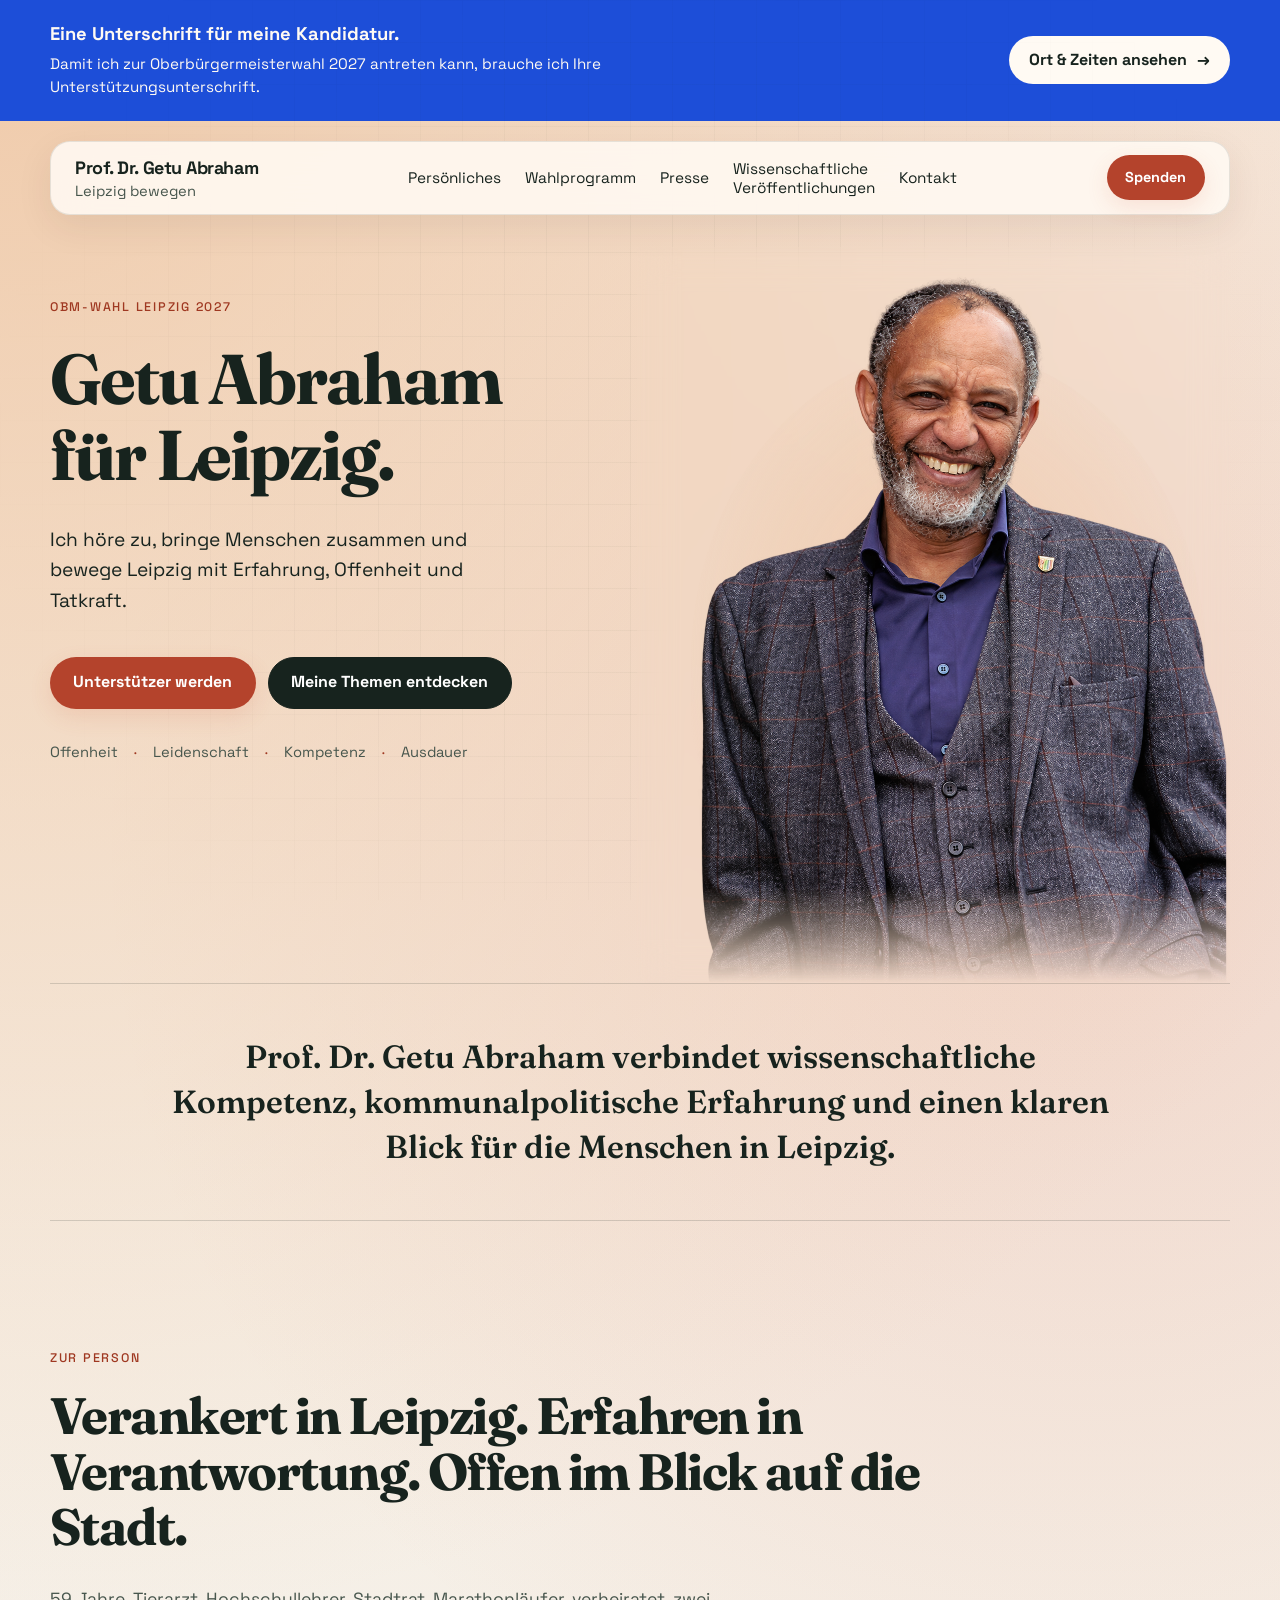
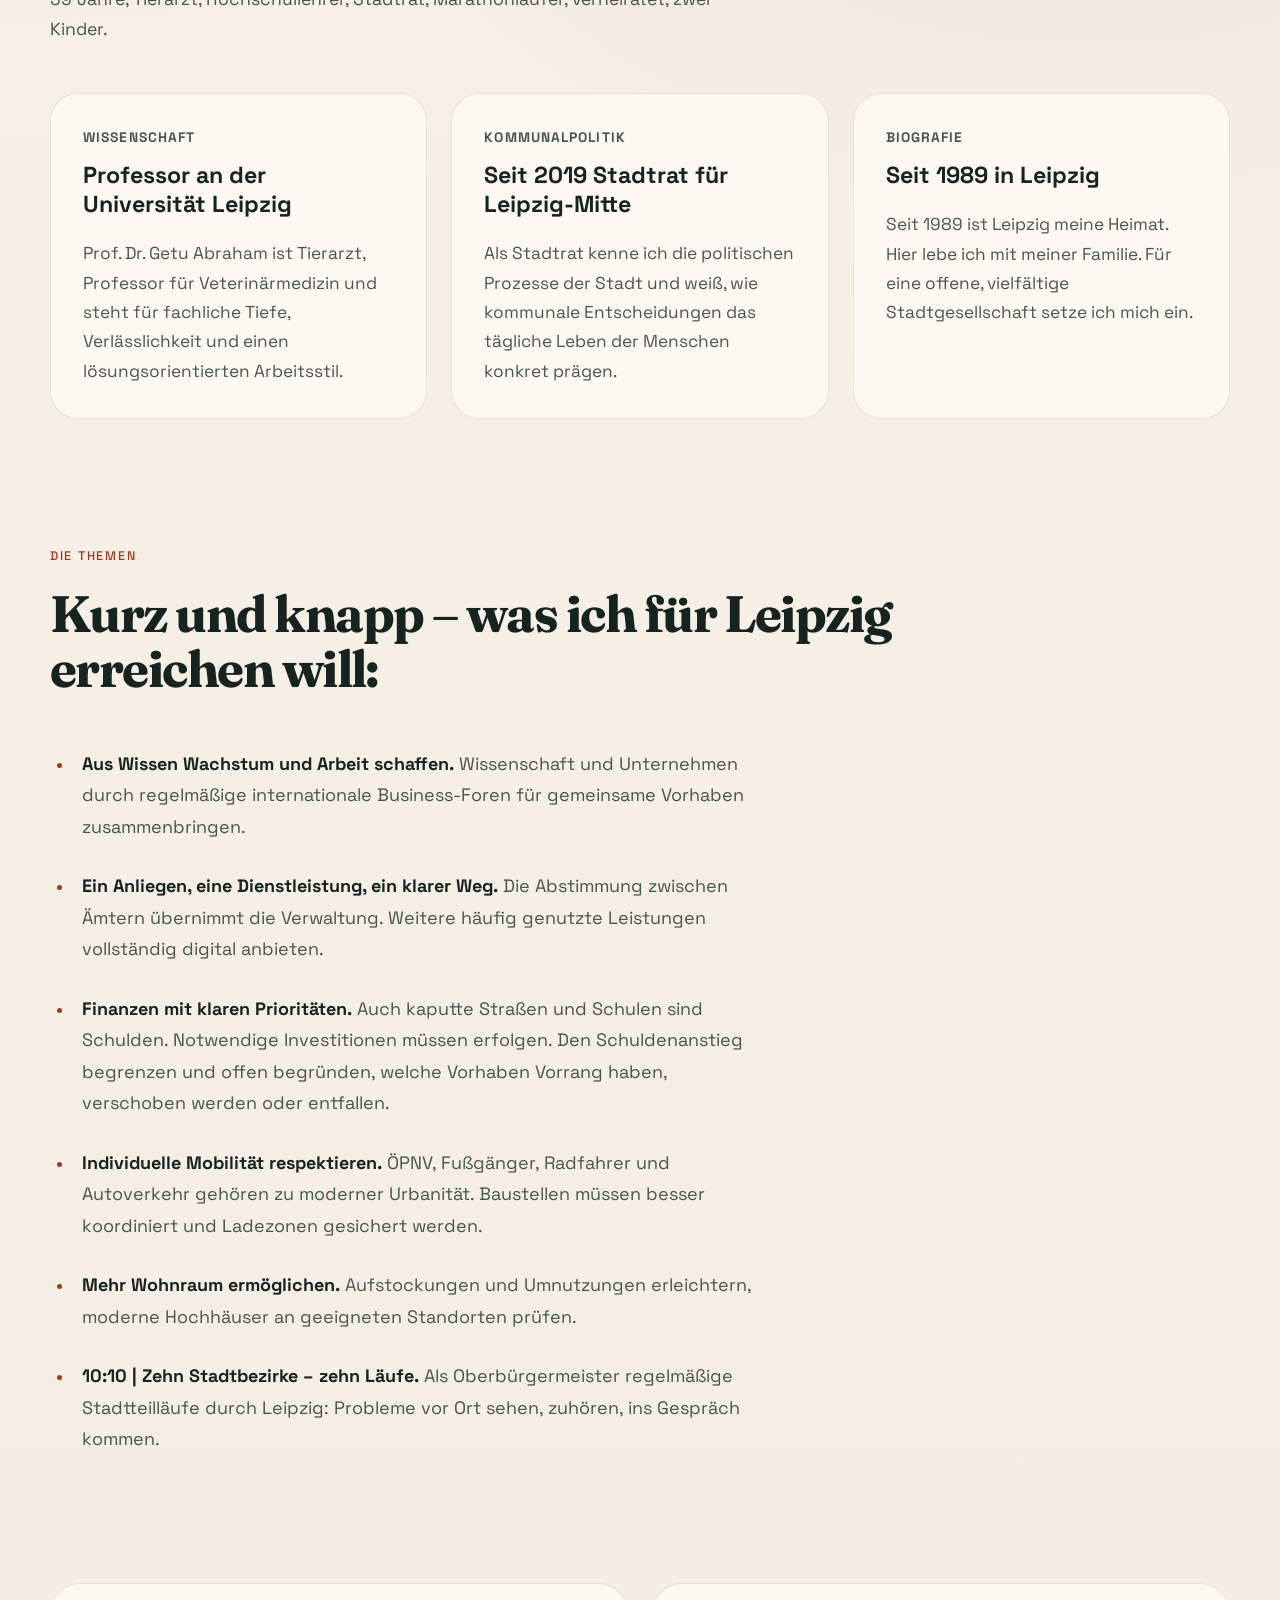
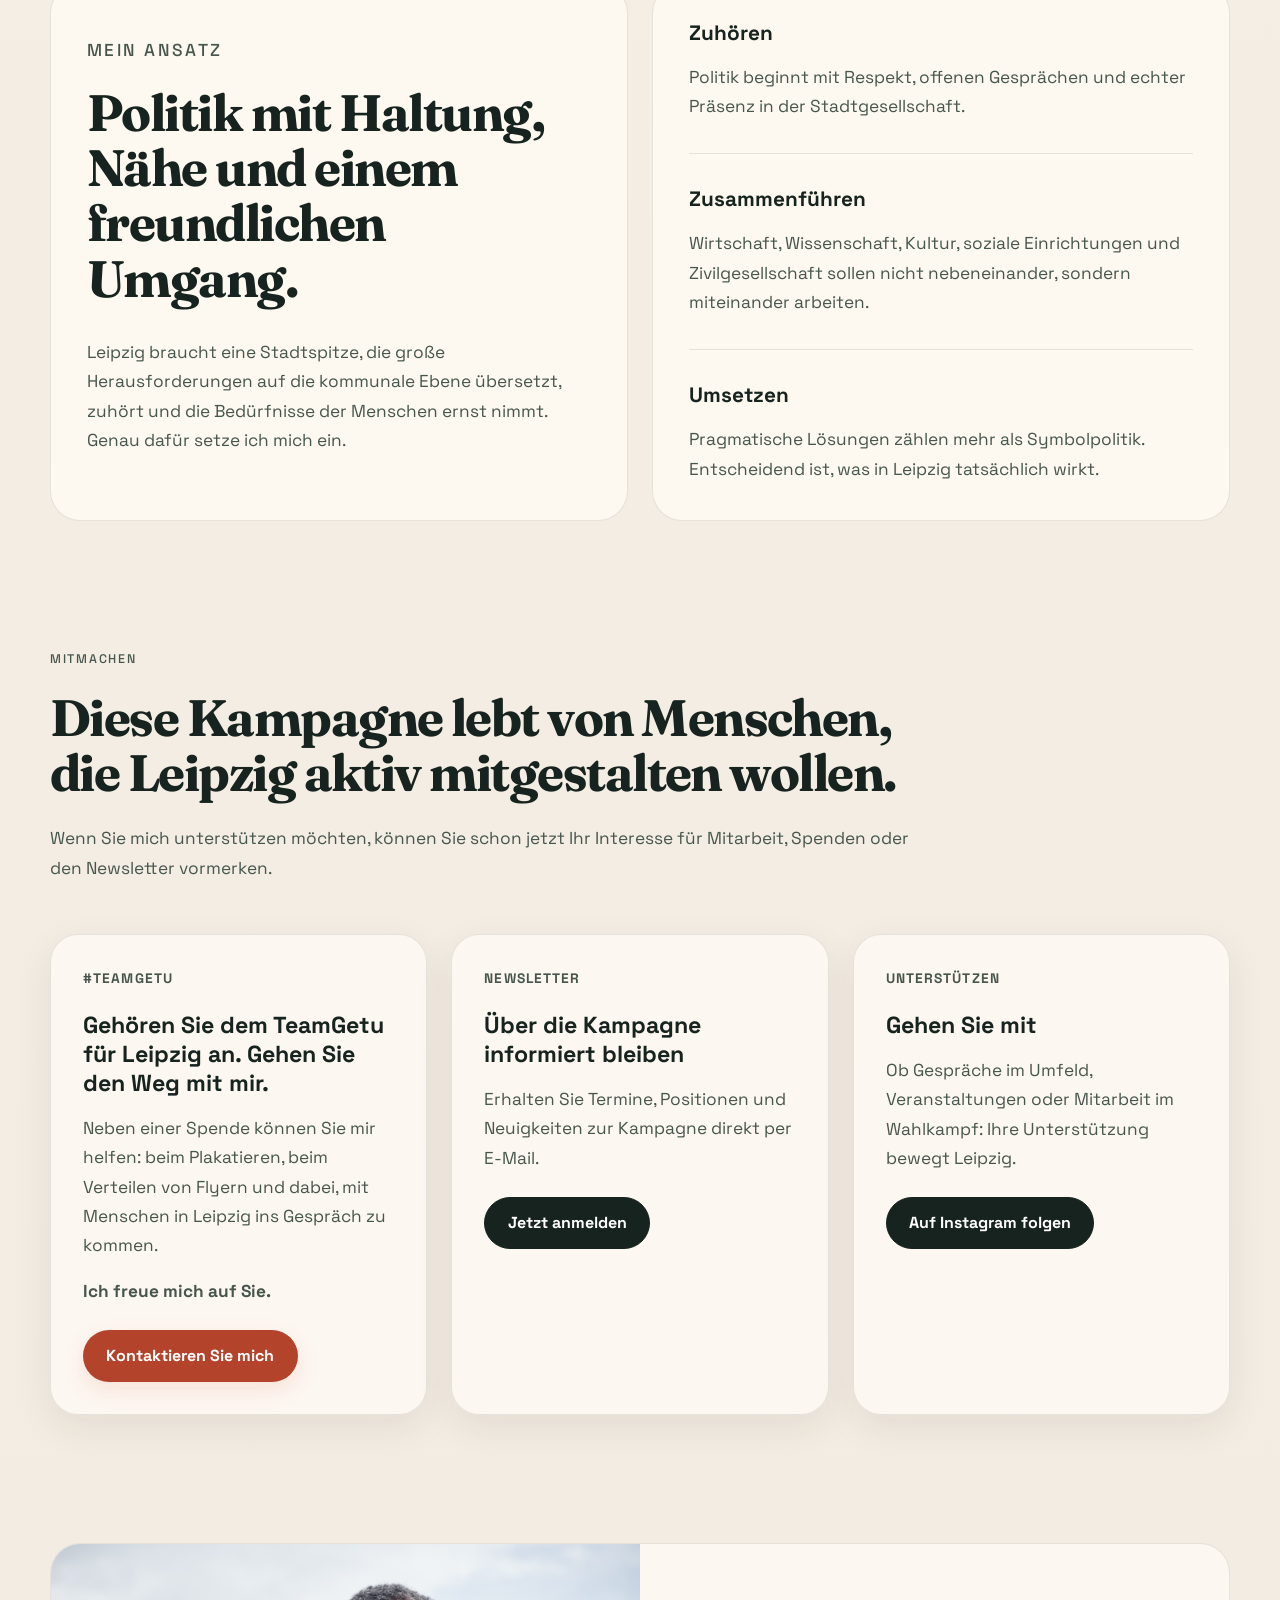
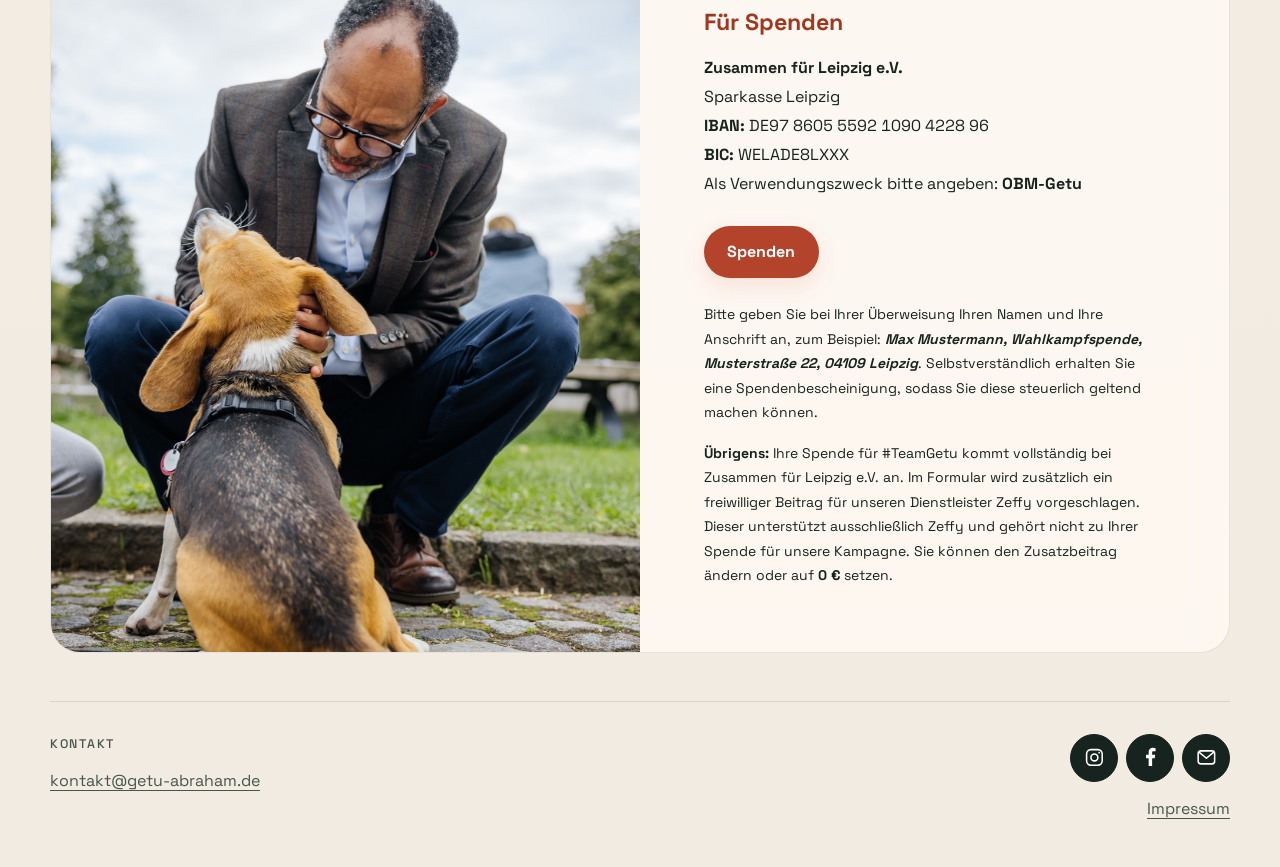
==== index.html @ f090e3f7 "Make signature campaign banner cobalt blue in preview only" ====
<!DOCTYPE html>
<html lang="de">
  <head>
    <meta charset="UTF-8" />
    <meta name="viewport" content="width=device-width, initial-scale=1.0" />
    <title>Prof. Dr. Getu Abraham | Oberbürgermeister für Leipzig</title>
    <meta
      name="description"
      content="Moderne Kampagnen-Startseite von Prof. Dr. Getu Abraham zur Oberbürgermeisterwahl in Leipzig."
    />
    <link rel="preconnect" href="https://fonts.googleapis.com" />
    <link rel="preconnect" href="https://fonts.gstatic.com" crossorigin />
    <link
      href="https://fonts.googleapis.com/css2?family=Space+Grotesk:wght@400;500;700&family=Fraunces:wght@600;700&display=swap"
      rel="stylesheet"
    />
    <link rel="preconnect" href="https://sibforms.com" />
    <link rel="stylesheet" href="https://sibforms.com/forms/end-form/build/sib-styles.css" />
    <link rel="stylesheet" href="./styles.css?v=20261030-01" />
  </head>
  <body class="homepage">
    <aside class="signature-banner" aria-labelledby="signature-banner-title">
        <div class="signature-banner__inner">
        <div class="signature-banner__copy">
          <p class="signature-banner__title" id="signature-banner-title">Eine Unterschrift für meine Kandidatur.</p>
          <p class="signature-banner__text">Damit ich zur Oberbürgermeisterwahl 2027 antreten kann, brauche ich Ihre Unterstützungsunterschrift.</p>
        </div>
        <a class="button signature-banner__action" href="/unterschriften/">Ort &amp; Zeiten ansehen <span aria-hidden="true">→</span></a>
        </div>
      </aside><div class="page-shell">
      <header class="site-header">
        <a class="brand" href="#top" aria-label="Zur Startseite">
          <span class="brand-copy">
            <strong>Prof. Dr. Getu Abraham</strong>
            <span>Leipzig bewegen</span>
          </span>
        </a>
        <button
          type="button"
          class="button button-small"
          zeffy-form-link="https://www.zeffy.com/embed/donation-form/prof-dr-getu-abraham-fuer-leipzig?modal=true"
        >Spenden</button>
        <button class="menu-toggle" type="button" aria-controls="site-navigation" aria-expanded="false" aria-label="Menü öffnen">
          <svg viewBox="0 0 24 24" fill="none" stroke="currentColor" stroke-width="1.8" stroke-linecap="round" aria-hidden="true"><path class="menu-line-top" d="M4 8h16"/><path class="menu-line-bottom" d="M4 16h16"/></svg>
        </button>
        <nav class="site-nav" id="site-navigation" aria-label="Hauptnavigation">
          <a href="/persoenliches/">Persönliches</a>
          <a href="/themen/">Wahlprogramm</a>
          <a href="/presse/">Presse</a>
          <a href="https://scholar.google.com/scholar?hl=de&amp;as_sdt=0%2C5&amp;q=getu+Abraham+&amp;btnG=" target="_blank" rel="noopener noreferrer" aria-label="Wissenschaftliche Veröffentlichungen"><span>Wissenschaftliche<br />Veröffentlichungen</span></a>
          <a href="/#kontakt">Kontakt</a>
        </nav>
      </header>
      

      <main id="top">
        <section class="hero">
          <div class="hero-copy">
            <p class="eyebrow">OBM-Wahl Leipzig 2027</p>
            <h1>Getu Abraham für Leipzig.</h1>
            <p class="hero-statement">
              Ich höre zu, bringe Menschen zusammen und bewege Leipzig
              mit Erfahrung, Offenheit und Tatkraft.
            </p>
            <div class="hero-actions">
              <a class="button" href="#mitmachen">Unterstützer werden</a>
              <a class="button button-secondary" href="#themen">Meine Themen entdecken</a>
            </div>
            <ul class="hero-points" aria-label="Kernbotschaften">
              <li>Offenheit</li>
              <li>Leidenschaft</li>
              <li>Kompetenz</li>
              <li>Ausdauer</li>
            </ul>
          </div>

          <figure class="hero-visual">
            <img
              src="./bilder/getu-gundlach-freigestellt.png"
              width="1072"
              height="1467"
              fetchpriority="high"
              alt="Prof. Dr. Getu Abraham, freigestelltes Porträt"
            />
          </figure>
        </section>

        <section class="trust-band" aria-label="Schwerpunkte">
          <p>
            Prof. Dr. Getu Abraham verbindet wissenschaftliche Kompetenz,
            kommunalpolitische Erfahrung und einen klaren Blick für die Menschen in Leipzig.
          </p>
        </section>

        <section class="profile" id="profil">
          <div class="section-heading">
            <p class="eyebrow">Zur Person</p>
            <h2>Verankert in Leipzig. Erfahren in Verantwortung. Offen im Blick auf die Stadt.</h2>
          </div>

          <p class="profile-intro">
            59 Jahre, Tierarzt, Hochschullehrer, Stadtrat, Marathonläufer,
            verheiratet, zwei Kinder.
          </p>

          <div class="profile-grid">
            <article class="profile-card">
              <p class="profile-label">Wissenschaft</p>
              <h3>Professor an der Universität Leipzig</h3>
              <p>
                Prof. Dr. Getu Abraham ist Tierarzt, Professor für Veterinärmedizin und steht
                für fachliche Tiefe, Verlässlichkeit und einen lösungsorientierten Arbeitsstil.
              </p>
            </article>
            <article class="profile-card">
              <p class="profile-label">Kommunalpolitik</p>
              <h3>Seit 2019 Stadtrat für Leipzig-Mitte</h3>
              <p>
                Als Stadtrat kenne ich die politischen Prozesse der Stadt und weiß, wie kommunale
                Entscheidungen das tägliche Leben der Menschen konkret prägen.
              </p>
            </article>
            <article class="profile-card">
              <p class="profile-label">Biografie</p>
              <h3>Seit 1989 in Leipzig</h3>
              <p>
                Seit 1989 ist Leipzig meine Heimat. Hier lebe ich mit meiner Familie.
                Für eine offene, vielfältige Stadtgesellschaft setze ich mich ein.
              </p>
            </article>
          </div>
        </section>

        <section class="issues" id="themen">
          <div class="section-heading">
            <p class="eyebrow">Die Themen</p>
            <h2>Kurz und knapp – was ich für Leipzig erreichen will:</h2>
          </div>

          <ul class="issue-list">
            <li class="issue-item">
              <p><strong>Aus Wissen Wachstum und Arbeit schaffen.</strong> Wissenschaft und Unternehmen durch regelmäßige internationale Business-Foren für gemeinsame Vorhaben zusammenbringen.</p>
            </li>
            <li class="issue-item">
              <p><strong>Ein Anliegen, eine Dienstleistung, ein klarer Weg.</strong> Die Abstimmung zwischen Ämtern übernimmt die Verwaltung. Weitere häufig genutzte Leistungen vollständig digital anbieten.</p>
            </li>
            <li class="issue-item">
              <p><strong>Finanzen mit klaren Prioritäten.</strong> Auch kaputte Straßen und Schulen sind Schulden. Notwendige Investitionen müssen erfolgen. Den Schuldenanstieg begrenzen und offen begründen, welche Vorhaben Vorrang haben, verschoben werden oder entfallen.</p>
            </li>
            <li class="issue-item">
              <p><strong>Individuelle Mobilität respektieren.</strong> ÖPNV, Fußgänger, Radfahrer und Autoverkehr gehören zu moderner Urbanität. Baustellen müssen besser koordiniert und Ladezonen gesichert werden.</p>
            </li>
            <li class="issue-item">
              <p><strong>Mehr Wohnraum ermöglichen.</strong> Aufstockungen und Umnutzungen erleichtern, moderne Hochhäuser an geeigneten Standorten prüfen.</p>
            </li>
            <li class="issue-item">
              <p><strong>10:10 | Zehn Stadtbezirke – zehn Läufe.</strong> Als Oberbürgermeister regelmäßige Stadtteilläufe durch Leipzig: Probleme vor Ort sehen, zuhören, ins Gespräch kommen.</p>
            </li>
          </ul>
        </section>

        <section class="agenda">
          <div class="agenda-panel">
            <p class="eyebrow">Mein Ansatz</p>
            <h2>Politik mit Haltung, Nähe und einem freundlichen Umgang.</h2>
            <p>
              Leipzig braucht eine Stadtspitze, die große Herausforderungen auf die
              kommunale Ebene übersetzt, zuhört und die Bedürfnisse der Menschen
              ernst nimmt. Genau dafür setze ich mich ein.
            </p>
          </div>
          <div class="agenda-list">
            <div>
              <strong>Zuhören</strong>
              <p>Politik beginnt mit Respekt, offenen Gesprächen und echter Präsenz in der Stadtgesellschaft.</p>
            </div>
            <div>
              <strong>Zusammenführen</strong>
              <p>Wirtschaft, Wissenschaft, Kultur, soziale Einrichtungen und Zivilgesellschaft sollen nicht nebeneinander, sondern miteinander arbeiten.</p>
            </div>
            <div>
              <strong>Umsetzen</strong>
              <p>Pragmatische Lösungen zählen mehr als Symbolpolitik. Entscheidend ist, was in Leipzig tatsächlich wirkt.</p>
            </div>
          </div>
        </section>

        <section class="cta" id="mitmachen">
          <div class="cta-copy">
            <p class="eyebrow">Mitmachen</p>
            <h2>Diese Kampagne lebt von Menschen, die Leipzig aktiv mitgestalten wollen.</h2>
            <p>
              Wenn Sie mich unterstützen möchten, können Sie schon
              jetzt Ihr Interesse für Mitarbeit, Spenden oder den Newsletter vormerken.
            </p>
          </div>
          <div class="support-grid">
            <article class="support-card" id="spenden">
              <p class="support-label">#TeamGetu</p>
              <h3>Gehören Sie dem TeamGetu für Leipzig an. Gehen Sie den Weg mit mir.</h3>
              <p>Neben einer Spende können Sie mir helfen: beim Plakatieren, beim Verteilen von Flyern und dabei, mit Menschen in Leipzig ins Gespräch zu kommen.</p>
              <p><strong>Ich freue mich auf Sie.</strong></p>
              <a class="button" href="mailto:kontakt@getu-abraham.de">Kontaktieren Sie mich</a>
            </article>
            <article class="support-card" id="newsletter">
              <p class="support-label">Newsletter</p>
              <h3>Über die Kampagne informiert bleiben</h3>
              <p>Erhalten Sie Termine, Positionen und Neuigkeiten zur Kampagne direkt per E-Mail.</p>
              <button class="button button-secondary" type="button" data-newsletter-open>Jetzt anmelden</button>
            </article>
            <article class="support-card">
              <p class="support-label">Unterstützen</p>
              <h3>Gehen Sie mit</h3>
              <p>Ob Gespräche im Umfeld, Veranstaltungen oder Mitarbeit im Wahlkampf: Ihre Unterstützung bewegt Leipzig.</p>
              <a class="button button-secondary" href="https://www.instagram.com/getu_abraham_leipzig/" target="_blank" rel="noreferrer">Auf Instagram folgen</a>
            </article>
          </div>
        </section>
      <section class="donation-section" aria-labelledby="donation-title">
        <div class="footer-photo">
          <img
            src="./bilder/getu-mit-hund.jpg"
            alt="Prof. Dr. Getu Abraham begegnet einem Hund"
            width="1000"
            height="1500"
            loading="lazy"
          />
        </div>
        <div class="footer-details">
          <h2 class="donation-title" id="donation-title">Für Spenden</h2>
          <div class="footer-donations">
            <p><strong>Zusammen für Leipzig e.V.</strong></p>
            <p>Sparkasse Leipzig</p>
            <p class="footer-bank-code"><strong>IBAN:</strong> DE97 8605 5592 1090 4228 96</p>
            <p class="footer-bank-code"><strong>BIC:</strong> WELADE8LXXX</p>
            <p class="footer-purpose">Als Verwendungszweck bitte angeben: <strong>OBM-Getu</strong></p>
          </div>
          <button type="button" class="button donation-button" zeffy-form-link="https://www.zeffy.com/embed/donation-form/prof-dr-getu-abraham-fuer-leipzig?modal=true">Spenden</button>
          <p class="donation-receipt">Bitte geben Sie bei Ihrer Überweisung Ihren Namen und Ihre Anschrift an, zum Beispiel: <strong><em>Max Mustermann, Wahlkampfspende, Musterstraße 22, 04109 Leipzig</em></strong>. Selbstverständlich erhalten Sie eine Spendenbescheinigung, sodass Sie diese steuerlich geltend machen können.</p>
          <p class="donation-note"><strong>Übrigens:</strong> Ihre Spende für #TeamGetu kommt vollständig bei Zusammen für Leipzig e.V. an. Im Formular wird zusätzlich ein freiwilliger Beitrag für unseren Dienstleister Zeffy vorgeschlagen. Dieser unterstützt ausschließlich Zeffy und gehört nicht zu Ihrer Spende für unsere Kampagne. Sie können den Zusatzbeitrag ändern oder auf <strong>0 €</strong> setzen.</p>
        </div>
      </section>
      </main>

      <footer class="site-footer" id="kontakt">
        <div class="footer-contact-copy">
          <p class="eyebrow">Kontakt</p>
          <a class="footer-email" href="mailto:kontakt@getu-abraham.de">kontakt@getu-abraham.de</a>
        </div>
        <div class="footer-links">
          <nav class="footer-social" aria-label="Kontakt und soziale Medien">
            <a class="button button-secondary" href="https://www.instagram.com/getu_abraham_leipzig/" target="_blank" rel="noopener noreferrer" aria-label="Instagram" title="Instagram"><svg viewBox="0 0 24 24" fill="none" stroke="currentColor" stroke-width="1.8" aria-hidden="true"><rect x="3" y="3" width="18" height="18" rx="5"/><circle cx="12" cy="12" r="4"/><circle cx="17.5" cy="6.5" r="1" fill="currentColor" stroke="none"/></svg></a>
            <a class="button button-secondary" href="https://www.facebook.com/getu.abraham.9" target="_blank" rel="noopener noreferrer" aria-label="Facebook" title="Facebook"><svg viewBox="0 0 24 24" fill="currentColor" aria-hidden="true"><path d="M14 22v-9h3l.5-4H14V6.5c0-1.1.3-1.5 1.5-1.5H18V1.3A26 26 0 0 0 15 1c-3.2 0-5 1.9-5 5v3H7v4h3v9z"/></svg></a>
            <a class="button button-secondary" href="mailto:kontakt@getu-abraham.de" aria-label="E-Mail" title="E-Mail"><svg viewBox="0 0 24 24" fill="none" stroke="currentColor" stroke-width="1.8" stroke-linecap="round" stroke-linejoin="round" aria-hidden="true"><rect x="2.5" y="4.5" width="19" height="15" rx="3"/><path d="m3.5 6 8.5 7 8.5-7"/></svg></a>
          </nav>
          <a class="footer-legal-link" href="./impressum.html">Impressum</a>
        </div>
      </footer>
    </div>

    <dialog class="newsletter-dialog" id="newsletter-dialog" aria-labelledby="newsletter-dialog-title">
      <div class="newsletter-dialog__surface">
        <button class="newsletter-dialog__close" type="button" data-newsletter-close aria-label="Newsletter-Anmeldung schließen">×</button>

        <div class="newsletter-dialog__intro">
          <p class="eyebrow">Newsletter</p>
          <h2 id="newsletter-dialog-title">Leipzig bewegen.</h2>
          <p>Erhalten Sie Termine, Positionen und Einblicke in meine Kampagne direkt in Ihr Postfach.</p>
        </div>

        <div class="newsletter-form-panel">
          <div class="sib-form newsletter-form">
            <div id="sib-form-container" class="sib-form-container">
              <div id="error-message" class="sib-form-message-panel newsletter-message newsletter-message--error" role="alert" aria-live="assertive">
                <div class="sib-form-message-panel__text">
                  <span class="sib-form-message-panel__inner-text">Ihre Anmeldung konnte nicht gespeichert werden. Bitte versuchen Sie es erneut.</span>
                </div>
              </div>

              <div id="success-message" class="sib-form-message-panel newsletter-message newsletter-message--success" role="status" aria-live="polite">
                <div class="sib-form-message-panel__text">
                  <span class="sib-form-message-panel__inner-text">Ihre Anmeldung war erfolgreich.</span>
                </div>
              </div>

              <div id="sib-container" class="sib-container--large sib-container--vertical newsletter-form-container">
                <form
                  id="sib-form"
                  method="POST"
                  action="https://3f250493.sibforms.com/serve/[base64]"
                  data-type="subscription"
                >
                  <p class="newsletter-form-copy">Tragen Sie Ihre Daten ein und bleiben Sie mit #TeamGetu auf dem Laufenden.</p>

                  <div class="newsletter-fields">
                    <div class="sib-input sib-form-block newsletter-field">
                      <div class="form__entry entry_block">
                        <div class="form__label-row">
                          <label class="entry__label" for="VORNAME" data-required="*">Vorname</label>
                          <div class="entry__field">
                            <input class="input" maxlength="200" type="text" id="VORNAME" name="VORNAME" autocomplete="given-name" placeholder="Ihr Vorname" data-required="true" required />
                          </div>
                        </div>
                        <label class="entry__error entry__error--primary"></label>
                      </div>
                    </div>

                    <div class="sib-input sib-form-block newsletter-field">
                      <div class="form__entry entry_block">
                        <div class="form__label-row">
                          <label class="entry__label" for="NACHNAME" data-required="*">Nachname</label>
                          <div class="entry__field">
                            <input class="input" maxlength="200" type="text" id="NACHNAME" name="NACHNAME" autocomplete="family-name" placeholder="Ihr Nachname" data-required="true" required />
                          </div>
                        </div>
                        <label class="entry__error entry__error--primary"></label>
                      </div>
                    </div>

                    <div class="sib-input sib-form-block newsletter-field">
                      <div class="form__entry entry_block">
                        <div class="form__label-row">
                          <label class="entry__label" for="EMAIL" data-required="*">E-Mail-Adresse</label>
                          <div class="entry__field">
                            <input class="input" type="email" id="EMAIL" name="EMAIL" autocomplete="email" placeholder="name@beispiel.de" data-required="true" required />
                          </div>
                        </div>
                        <label class="entry__error entry__error--primary"></label>
                      </div>
                    </div>
                  </div>

                  <button class="button newsletter-submit sib-form-block__button sib-form-block__button-with-loader" form="sib-form" type="submit">
                    <svg class="progress-indicator__icon sib-hide-loader-icon" viewBox="0 0 512 512" aria-hidden="true">
                      <path d="M460.116 373.846l-20.823-12.022c-5.541-3.199-7.54-10.159-4.663-15.874 30.137-59.886 28.343-131.652-5.386-189.946-33.641-58.394-94.896-95.833-161.827-99.676C261.028 55.961 256 50.751 256 44.352V20.309c0-6.904 5.808-12.337 12.703-11.982 83.556 4.306 160.163 50.864 202.11 123.677 42.063 72.696 44.079 162.316 6.031 236.832-3.14 6.148-10.75 8.461-16.728 5.01z" />
                    </svg>
                    Newsletter abonnieren
                  </button>

                  <p class="newsletter-privacy">Ihre Angaben werden zur Newsletter-Anmeldung sicher an Brevo übermittelt. Sie können sich jederzeit wieder abmelden.</p>
                  <input type="text" name="email_address_check" value="" class="input--hidden" tabindex="-1" autocomplete="off" />
                  <input type="hidden" name="locale" value="de" />
                </form>
              </div>
            </div>
          </div>
        </div>
      </div>
    </dialog>

    <script>
      window.REQUIRED_CODE_ERROR_MESSAGE = "Wählen Sie bitte eine Ländervorwahl aus.";
      window.LOCALE = "de";
      window.EMAIL_INVALID_MESSAGE = window.SMS_INVALID_MESSAGE = "Die eingegebenen Informationen sind nicht gültig. Bitte überprüfen Sie das Feldformat und versuchen Sie es erneut.";
      window.REQUIRED_ERROR_MESSAGE = "Dieses Feld darf nicht leer sein.";
      window.GENERIC_INVALID_MESSAGE = "Die eingegebenen Informationen sind nicht gültig. Bitte überprüfen Sie das Feldformat und versuchen Sie es erneut.";
      window.INVALID_NUMBER = "Die eingegebenen Informationen sind nicht gültig. Bitte überprüfen Sie das Feldformat und versuchen Sie es erneut.";
      window.INVALID_DATE = "Bitte geben Sie ein gültiges Datum ein.";
      window.REQUIRED_MULTISELECT_MESSAGE = "Wählen Sie bitte mindestens eine Option aus.";
      window.translation = {
        common: {
          selectedList: "{quantity} Liste ausgewählt",
          selectedLists: "{quantity} Listen ausgewählt",
          selectedOption: "{quantity} ausgewählt",
          selectedOptions: "{quantity} ausgewählt"
        }
      };
      window.AUTOHIDE = false;
    </script>
    <script defer src="https://sibforms.com/forms/end-form/build/main.js"></script>
    <script src="https://zeffy-scripts.s3.ca-central-1.amazonaws.com/embed-form-script.min.js"></script>
    <script src="./script.js?v=20261012-02"></script>
  </body>
</html>
---- styles.css ----
:root {
  --bg: #f4efe7;
  --surface: rgba(255, 249, 240, 0.88);
  --surface-strong: #fffaf3;
  --ink: #17231e;
  --muted: #47564d;
  --accent: #d85c3d;
  --accent-dark: #9f3821;
  --action: #b4432c;
  --accent-soft: #efc6a3;
  --line: rgba(23, 35, 30, 0.1);
  --shadow: 0 12px 36px rgba(60, 43, 20, 0.08);
  --section-space: clamp(6rem, 10vw, 9rem);
  --heading-space: clamp(2rem, 4vw, 3.5rem);
  --content-gap: 1.5rem;
}

* {
  box-sizing: border-box;
}

html {
  scroll-behavior: smooth;
}

section[id],
.site-footer[id] {
  scroll-margin-top: 8rem;
}

body {
  margin: 0;
  font-family: "Space Grotesk", "Avenir Next", "Segoe UI", sans-serif;
  color: var(--ink);
  overflow-x: hidden;
  background:
    radial-gradient(circle at top left, rgba(239, 198, 163, 0.9), transparent 28%),
    radial-gradient(circle at 85% 15%, rgba(216, 92, 61, 0.18), transparent 20%),
    linear-gradient(180deg, #f7f1e9 0%, #f1ebe1 100%);
}

body::before {
  content: "";
  position: fixed;
  inset: 0;
  pointer-events: none;
  background-image: linear-gradient(rgba(23, 35, 30, 0.03) 1px, transparent 1px),
    linear-gradient(90deg, rgba(23, 35, 30, 0.03) 1px, transparent 1px);
  background-size: 42px 42px;
  mask-image: radial-gradient(circle at center, black 35%, transparent 85%);
}

.page-shell {
  width: min(1180px, calc(100% - 3rem));
  margin: 0 auto;
  padding: 1.25rem 0 3rem;
}

.site-header,
.hero-visual,
.profile-card,
.issue-card,
.agenda-panel,
.agenda-list,
.event-card,
.voice-card,
.support-card,
.donation-section {
  backdrop-filter: blur(18px);
}

.site-header {
  position: sticky;
  top: 1rem;
  z-index: 10;
  display: flex;
  align-items: center;
  justify-content: space-between;
  gap: 1.5rem;
  padding: 0.85rem 1.5rem;
  border: 1px solid var(--line);
  border-radius: 20px;
  background: rgba(255, 250, 243, 0.88);
  box-shadow: var(--shadow);
}

.brand {
  display: inline-flex;
  align-items: center;
  min-height: 2.75rem;
  color: inherit;
  text-decoration: none;
}



.brand-copy {
  display: grid;
  gap: 0.2rem;
}

.brand-copy strong {
  font-size: 1.12rem;
  letter-spacing: -0.025em;
}

.brand-copy span {
  color: var(--muted);
  font-size: 0.92rem;
}

.site-nav {
  display: flex;
  flex-wrap: wrap;
  gap: 1.5rem;
}

.site-nav a {
  display: inline-flex;
  align-items: center;
  justify-content: center;
  min-width: 2.75rem;
  min-height: 2.75rem;
  color: var(--ink);
  text-decoration: none;
  text-underline-offset: 0.4em;
  font-size: 0.96rem;
}

.site-nav a[aria-current="page"],
.site-nav a:hover {
  text-decoration: underline;
}

a:focus-visible,
button:focus-visible,
input:focus-visible {
  outline: 3px solid var(--accent-dark);
  outline-offset: 5px;
}

.donation-label-short {
  display: none;
}

.button {
  appearance: none;
  display: inline-flex;
  align-items: center;
  justify-content: center;
  min-height: 3.25rem;
  padding: 0.85rem 1.4rem;
  border: 1px solid transparent;
  border-radius: 999px;
  background: var(--action);
  color: white;
  text-decoration: none;
  text-align: center;
  font-family: inherit;
  font-size: 1rem;
  font-weight: 700;
  line-height: 1.3;
  cursor: pointer;
  transition: transform 180ms ease, background 180ms ease, box-shadow 180ms ease;
  box-shadow: 0 8px 22px rgba(216, 92, 61, 0.14);
}

.button:hover,
.button:focus-visible {
  transform: translateY(-2px);
  background: var(--accent-dark);
}

.button-small {
  min-height: 2.75rem;
  padding: 0.75rem 1.1rem;
  font-size: 0.9rem;
}

.button-secondary {
  background: var(--ink);
  color: white;
  border-color: var(--ink);
  box-shadow: none;
}

.button-secondary:hover,
.button-secondary:focus-visible {
  background: #2f4238;
  border-color: #2f4238;
  color: white;
}

.hero {
  position: relative;
  display: grid;
  grid-template-columns: minmax(0, 0.95fr) minmax(0, 1.05fr);
  gap: clamp(1.5rem, 4vw, 4rem);
  align-items: start;
  padding: 2rem 0 0;
}

.hero-copy {
  position: relative;
  z-index: 2;
  min-width: 0;
  padding: clamp(1.5rem, 4vw, 3.5rem) 0 2rem;
  animation: hero-copy-in 720ms cubic-bezier(.2,.75,.25,1) both;
}

.eyebrow {
  margin: 0;
  text-transform: uppercase;
  letter-spacing: 0.14em;
  font-size: 0.78rem;
  font-weight: 500;
  line-height: 1.5;
  color: var(--accent-dark);
}

h1,
h2,
h3 {
  margin: 0;
  line-height: 1.08;
  overflow-wrap: break-word;
}

h1,
h2 {
  font-family: "Fraunces", Georgia, serif;
  letter-spacing: -0.03em;
}

h1 {
  max-width: 12ch;
  margin-top: 1.5rem;
  font-size: clamp(3.2rem, 5.5vw, 4.8rem);
}

h2 {
  max-width: 26ch;
  font-size: clamp(2.2rem, 4vw, 3.6rem);
}

.hero-text,
.profile-card p,
.agenda-panel p,
.cta-copy p,
.trust-band p,
.site-footer p,
.issue-card p,
.event-card p,
.voice-card p,
.support-card p,
.agenda-list p {
  color: var(--muted);
  line-height: 1.65;
}

.hero-statement {
  max-width: 36ch;
  margin: 2rem 0 0;
  color: var(--ink);
  font-size: clamp(1.12rem, 1.5vw, 1.25rem);
  line-height: 1.6;
}

.hero-text {
  max-width: 60ch;
  margin: 1.25rem 0 0;
  font-size: 1.06rem;
}

.hero-subtext {
  margin: 1rem 0 0;
  color: var(--ink);
  font-weight: 500;
}

.quote-mark {
  color: var(--accent);
}

.hero-actions {
  display: flex;
  flex-wrap: wrap;
  gap: 0.75rem;
  margin: 2.5rem 0 2rem;
}

.hero-points {
  display: flex;
  flex-wrap: wrap;
  gap: 0.5rem 1rem;
  padding: 0;
  margin: 0;
  list-style: none;
  color: var(--muted);
  font-size: 0.92rem;
  line-height: 1.5;
}

.hero-points li {
  padding: 0;
  background: transparent;
}

.hero-points li:not(:last-child)::after {
  content: "·";
  margin-left: 1rem;
  color: var(--accent-dark);
}

.hero-visual {
  position: relative;
  min-width: 0;
  height: clamp(36rem, calc(100svh - 9rem), 46rem);
  margin: 0;
  isolation: isolate;
}

.hero-visual::before {
  content: "";
  position: absolute;
  z-index: -1;
  inset: 14% 4% 1% 9%;
  border-radius: 50% 50% 0 0;
  background: radial-gradient(ellipse at 50% 48%, rgba(239, 198, 163, 0.6), rgba(239, 198, 163, 0.2) 53%, transparent 73%);
  pointer-events: none;
}

.hero-visual img {
  width: 100%;
  height: 100%;
  display: block;
  object-fit: contain;
  object-position: right bottom;
  mask-image: linear-gradient(to bottom, #000 87%, transparent 100%);
  animation: hero-image-in 900ms cubic-bezier(.2,.75,.25,1) both;
  transition: transform 700ms cubic-bezier(.2,.75,.25,1);
}

.hero-visual:hover img {
  transform: translateY(-6px);
}

@keyframes hero-copy-in {
  from { opacity: 0; transform: translateX(-28px); }
  to { opacity: 1; transform: translateX(0); }
}

@keyframes hero-image-in {
  from { opacity: 0; transform: translateY(30px); }
  to { opacity: 1; transform: translateY(0); }
}

.trust-band {
  margin: 0;
  padding: clamp(2rem, 4vw, 3.5rem) 0;
  border-block: 1px solid rgba(23, 35, 30, 0.16);
}

.trust-band p {
  max-width: 46ch;
  margin: 0 auto;
  font-family: "Fraunces", Georgia, serif;
  font-size: clamp(1.45rem, 2.65vw, 2rem);
  font-weight: 600;
  line-height: 1.4;
  color: var(--ink);
  text-align: center;
}

.section-heading {
  display: grid;
  gap: 1.25rem;
  margin-bottom: var(--heading-space);
}

.issues,
.profile,
.agenda,
.voices,
.events,
.cta {
  margin-top: var(--section-space);
}

.profile-grid,
.event-list,
.voice-grid,
.support-grid {
  display: grid;
  gap: 1.5rem;
}

.profile-grid,
.voice-grid,
.support-grid {
  grid-template-columns: repeat(3, minmax(0, 1fr));
}

.voice-marquee {
  position: relative;
  display: flex;
  gap: 1.6rem;
  overflow: hidden;
  margin: -0.4rem 0 1.6rem;
  padding: 1.1rem 0;
  border-block: 1px solid var(--line);
  mask-image: linear-gradient(90deg, transparent, black 8%, black 92%, transparent);
}

.voice-marquee-track {
  display: flex;
  flex: 0 0 auto;
  align-items: center;
  gap: 1.6rem;
  min-width: max-content;
  animation: voice-marquee 30s linear infinite;
}

.voice-marquee span {
  color: var(--ink);
  font-size: clamp(1rem, 2vw, 1.55rem);
  font-weight: 700;
  letter-spacing: 0.02em;
  text-transform: uppercase;
  white-space: nowrap;
}

.voice-marquee span::after {
  content: "|";
  margin-left: 1.6rem;
  color: var(--accent-dark);
}

@keyframes voice-marquee {
  from {
    transform: translateX(0);
  }

  to {
    transform: translateX(calc(-100% - 1.6rem));
  }
}

.event-list {
  grid-template-columns: repeat(2, minmax(0, 1fr));
  gap: 0 4rem;
}

.profile-card,
.issue-card,
.event-card,
.voice-card,
.support-card {
  padding: 2rem;
  border: 1px solid var(--line);
  border-radius: 28px;
  background: rgba(255, 251, 245, 0.78);
  transition: transform 500ms ease, opacity 500ms ease;
}

.reveal-pending:not(.visible) {
  transform: translateY(16px);
  opacity: 0;
}

.profile-card.visible,
.issue-card.visible,
.event-card.visible,
.voice-card.visible,
.agenda-panel.visible,
.agenda-list.visible,
.support-card.visible {
  transform: translateY(0);
  opacity: 1;
}

.profile-label,
.voice-label,
.support-label {
  margin: 0 0 0.8rem;
  color: var(--accent-dark);
  font-size: 0.86rem;
  font-weight: 700;
  letter-spacing: 0.08em;
  text-transform: uppercase;
}

.profile-card h3,
.voice-card h3,
.support-card h3,
.donation-title {
  margin-bottom: 1.25rem;
  font-size: 1.45rem;
  line-height: 1.25;
}

.voice-card {
  overflow: hidden;
  background: rgba(255, 250, 243, 0.82);
}

.voice-portrait {
  position: relative;
  display: grid;
  place-items: center;
  overflow: hidden;
  min-height: 280px;
  margin: -1.4rem -1.4rem 1.35rem;
  border-bottom: 1px solid var(--line);
  background:
    radial-gradient(circle at 78% 20%, rgba(255, 250, 243, 0.52), transparent 26%),
    linear-gradient(145deg, rgba(216, 92, 61, 0.82), rgba(239, 198, 163, 0.92));
}

.voice-portrait img {
  position: absolute;
  inset: 0;
  width: 100%;
  height: 100%;
  object-fit: cover;
  object-position: center 18%;
}

.voice-portrait .voice-image-dietrich {
  object-position: center 16%;
}

.voice-portrait .voice-image-stefanie {
  object-position: center 10%;
}

.voice-portrait .voice-image-benjamin {
  object-position: 58% 24%;
}

.voice-portrait span {
  display: grid;
  place-items: center;
  width: 6.2rem;
  aspect-ratio: 1;
  border-radius: 50%;
  background: rgba(255, 250, 243, 0.78);
  color: var(--accent-dark);
  font-family: "Fraunces", Georgia, serif;
  font-size: 2rem;
  font-weight: 700;
  box-shadow: 0 16px 40px rgba(60, 43, 20, 0.12);
}

.issue-card span,
.event-date {
  color: var(--accent-dark);
  font-size: 0.86rem;
  font-weight: 700;
  letter-spacing: 0.08em;
  text-transform: uppercase;
}

.issue-card h3 {
  max-width: 30ch;
  margin: 0 0 1.25rem;
  font-size: 1.45rem;
  line-height: 1.25;
}

.event-card h3 {
  margin: 0.8rem 0;
  font-size: 1.45rem;
}

.accent-card {
  background: linear-gradient(160deg, rgba(216, 92, 61, 0.95), rgba(163, 65, 37, 0.92));
  color: white;
}

.accent-card span,
.accent-card p {
  color: rgba(255, 255, 255, 0.88);
}

.agenda {
  display: grid;
  gap: 1.5rem;
  grid-template-columns: minmax(0, 1fr) minmax(0, 1fr);
}

.agenda-panel,
.agenda-list {
  padding: 2.25rem;
  border: 1px solid var(--line);
  border-radius: 30px;
  background: rgba(255, 250, 243, 0.8);
  transition: transform 500ms ease, opacity 500ms ease;
}

.agenda-list {
  display: grid;
  align-content: stretch;
  gap: 2rem;
}

.agenda-list div {
  padding-bottom: 2rem;
  border-bottom: 1px solid var(--line);
}

.agenda-list div:last-child {
  padding-bottom: 0;
  border-bottom: 0;
}

.agenda-list strong {
  display: inline-block;
  font-size: 1.3rem;
  line-height: 1.3;
}

.cta {
  display: grid;
  gap: var(--heading-space);
  grid-template-columns: 1fr;
  align-items: start;
}

.cta-copy {
  max-width: 54rem;
}

.support-grid {
  grid-template-columns: repeat(3, minmax(0, 1fr));
  gap: 1.5rem;
  align-items: stretch;
}

.support-card {
  display: flex;
  flex-direction: column;
  align-items: start;
  padding: 2rem;
  background: rgba(255, 250, 243, 0.84);
  box-shadow: var(--shadow);
}

.support-card .button {
  margin-top: 1.5rem;
}

.donation-section {
  display: grid;
  grid-template-columns: minmax(0, 1fr) minmax(0, 1fr);
  align-items: stretch;
  gap: 0;
  overflow: hidden;
  margin: var(--section-space) 0 1rem;
  padding: 0;
  border: 1px solid var(--line);
  border-radius: 30px;
  background: rgba(255, 250, 243, 0.84);
}

.footer-photo {
  position: relative;
  min-height: 38rem;
}

.footer-photo img {
  position: absolute;
  inset: 0;
  display: block;
  width: 100%;
  height: 100%;
  object-fit: cover;
  object-position: center 22%;
}

.footer-details {
  display: flex;
  flex-direction: column;
  justify-content: center;
  min-width: 0;
  padding: clamp(2rem, 5vw, 4rem);
}

.footer-details .eyebrow {
  margin-bottom: 1.5rem;
}

.footer-donations {
  margin-bottom: 1.5rem;
}

.footer-donations .eyebrow {
  margin-bottom: 0.8rem;
}

.footer-donations p {
  margin-bottom: 0.35rem;
}

.footer-bank-code {
  overflow-wrap: anywhere;
  font-variant-numeric: tabular-nums;
}

.footer-purpose {
  margin-top: 0.9rem;
}


.donation-title {
  color: var(--accent-dark);
  font-family: inherit;
  font-weight: 700;
  letter-spacing: normal;
}

.footer-details .footer-donations p {
  margin-bottom: 0.5rem;
}

.donation-button {
  align-self: flex-start;
}

.footer-details .donation-receipt {
  margin: 1.5rem 0 0;
  max-width: 55ch;
  font-size: 0.875rem;
  line-height: 1.75;
}

.site-footer {
  display: flex;
  align-items: flex-start;
  justify-content: space-between;
  gap: 2rem;
  margin-top: 3rem;
  padding: 2rem 0 0;
  border-top: 1px solid var(--line);
}

.footer-contact-copy {
  min-width: 0;
}

.footer-contact-copy .eyebrow {
  margin-bottom: 1rem;
}

.footer-contact-copy p:not(.eyebrow) {
  margin: 0 0 0.5rem;
  font-size: 0.95rem;
}

.footer-email,
.footer-legal-link {
  color: var(--muted);
  text-underline-offset: 0.25em;
  overflow-wrap: anywhere;
}

.footer-links {
  display: grid;
  gap: 1rem;
  justify-items: end;
}

.footer-social {
  display: flex;
  flex-wrap: wrap;
  gap: 0.5rem;
}

.footer-social .button {
  min-height: 2.75rem;
  padding: 0.7rem 1.1rem;
  font-size: 0.9rem;
}

@media (max-width: 720px) {
  .site-footer {
    flex-direction: column;
    gap: 1.5rem;
    margin-top: 2rem;
  }

  .footer-links {
    width: 100%;
    justify-items: start;
  }

  .footer-social {
    width: 100%;
  }


}

.legal-page {
  margin: 3rem 0 5rem;
}

.legal-card {
  max-width: 60ch;
  padding: 1.8rem 2rem;
  border: 1px solid var(--line);
  border-radius: 24px;
  background: rgba(255, 250, 243, 0.84);
  box-shadow: var(--shadow);
}

.legal-card h2 {
  margin: 1.8rem 0 0.6rem;
  font-size: 1.15rem;
}

.legal-card h2:first-child {
  margin-top: 0;
}

.legal-card p {
  margin: 0 0 1rem;
  color: var(--muted);
  line-height: 1.6;
}

.footer-details p {
  margin: 0 0 1.25rem;
  overflow-wrap: anywhere;
}

.footer-details a {
  color: var(--ink);
  text-underline-offset: 0.2em;
  text-decoration-thickness: 1px;
}

.profile-intro {
  max-width: 60ch;
  margin: calc(var(--heading-space) * -0.4) 0 3rem;
  color: var(--muted);
  font-size: 1.1rem;
  line-height: 1.7;
}

.profile-card > p:not(.profile-label) {
  margin: 0;
  font-size: 1.08rem;
  line-height: 1.7;
}

.issue-list {
  max-width: 72ch;
  margin: 0;
  padding-left: 1.5rem;
  list-style: disc;
}

.issue-item {
  padding-left: 0.5rem;
}

.issue-item + .issue-item {
  margin-top: 1.75rem;
}

.issue-item::marker {
  color: var(--accent-dark);
}

.issue-item p {
  margin: 0;
  color: var(--muted);
  font-size: 1.125rem;
  line-height: 1.75;
}

.issue-item strong {
  color: var(--ink);
  font-weight: 700;
}

.agenda-panel h2 {
  margin: 1.25rem 0 2rem;
}

.agenda-panel p,
.agenda-list p,
.cta-copy > p:not(.eyebrow),
.support-card > p:not(.support-label) {
  margin: 1rem 0 0;
  font-size: 1.08rem;
  line-height: 1.7;
}

.cta-copy h2 {
  margin: 1.25rem 0 1.5rem;
}

.support-card h3 {
  margin: 0.5rem 0 0;
}

@media (max-width: 980px) {
  section[id] {
    scroll-margin-top: 11rem;
  }

  .site-header {
    flex-wrap: wrap;
    gap: 0.6rem 1rem;
  }

  .site-nav {
    order: 3;
    width: 100%;
    justify-content: center;
    gap: clamp(1rem, 5vw, 3rem);
  }

  .hero {
    gap: 1.5rem;
    padding-top: 1.5rem;
  }

  .hero-copy {
    padding-top: 2rem;
  }

  h1 {
    font-size: clamp(2.8rem, 6vw, 4rem);
  }

  .hero-visual {
    height: 36rem;
  }

  .profile-grid,
  .support-grid {
    grid-template-columns: minmax(0, 1fr);
  }

  .footer-details {
    padding: 2rem;
  }
}

@media (max-width: 720px) {
  :root {
    --section-space: 4.5rem;
    --heading-space: 2rem;
  }

  .page-shell {
    width: calc(100% - 2.5rem);
    padding-top: 0.75rem;
  }

  .site-header {
    display: grid;
    grid-template-columns: minmax(0, 1fr) auto;
    top: 0.5rem;
    padding: 0.6rem 0.85rem;
    gap: 0.25rem 0.5rem;
    border-radius: 18px;
  }

  .brand,
  .brand-copy {
    min-width: 0;
  }

  .brand-copy strong {
    font-size: 1rem;
  }

  .brand-copy span {
    font-size: 0.78rem;
  }

  .donation-label-long {
    display: none;
  }

  .donation-label-short {
    display: inline;
  }

  .button-small {
    padding: 0.65rem 0.85rem;
    font-size: 0.85rem;
  }

  .site-nav {
    grid-column: 1 / -1;
    display: flex;
    justify-content: space-between;
    gap: 0.4rem;
  }

  .site-nav a {
    font-size: 0.83rem;
  }

  .hero {
    grid-template-columns: minmax(0, 1fr);
    gap: 0;
    padding-top: 2rem;
  }

  .hero-copy {
    display: contents;
    animation: none;
  }

  .hero .eyebrow {
    order: 0;
  }

  .hero h1 {
    order: 1;
    max-width: 14ch;
    margin: 1rem 0 0;
    font-size: clamp(2.7rem, 11.5vw, 4.2rem);
  }

  .hero-visual {
    order: 2;
    height: clamp(16rem, 32svh, 20rem);
    margin: 1.5rem 0 0;
  }

  .hero-visual img {
    object-position: center bottom;
  }

  .hero-statement {
    order: 3;
    max-width: 36ch;
    margin-top: 1.5rem;
    font-size: 1.05rem;
  }

  .hero-actions {
    order: 4;
    flex-direction: column;
    gap: 0.75rem;
    margin: 1.75rem 0 1.5rem;
  }

  .hero-actions .button {
    width: 100%;
  }

  .hero-points {
    order: 5;
    gap: 0.5rem 0.7rem;
    font-size: 0.85rem;
    padding-bottom: 2.5rem;
  }

  .hero-points li:not(:last-child)::after {
    margin-left: 0.7rem;
  }

  h2 {
    font-size: clamp(2rem, 8.5vw, 2.8rem);
  }

  .trust-band {
    padding-block: 2rem;
  }

  .trust-band p {
    text-align: left;
  }

  .profile-intro {
    margin: -0.5rem 0 2rem;
    font-size: 1rem;
  }

  .profile-grid,
  .agenda,
  .support-grid {
    grid-template-columns: minmax(0, 1fr);
  }

  .profile-card,
  .agenda-panel,
  .agenda-list {
    padding: 1.75rem;
    border-radius: 24px;
  }

  .profile-card h3,
  .support-card h3,
  .donation-title {
    font-size: 1.35rem;
  }

  .profile-card > p:not(.profile-label),
  .issue-item p,
  .agenda-panel p,
  .agenda-list p,
  .cta-copy > p:not(.eyebrow),
  .support-card > p:not(.support-label) {
    font-size: 1rem;
  }

  .agenda {
    gap: 1.25rem;
  }

  .agenda-panel h2 {
    margin-bottom: 1.5rem;
  }

  .support-grid {
    gap: 1.25rem;
  }

  .support-card {
    padding: 1.75rem;
    border-radius: 22px;
  }

  .support-card .button {
    width: 100%;
  }

  .donation-section {
    grid-template-columns: minmax(0, 1fr);
    border-radius: 24px;
  }

  .footer-photo {
    min-height: 0;
    aspect-ratio: 4 / 5;
  }

  .footer-photo img {
    object-position: center 24%;
  }

  .footer-details {
    padding: 2rem 1.5rem;
    font-size: 1rem;
  }

  .footer-bank-code {
    font-size: 0.94rem;
  }

  .legal-card {
    padding: 1.5rem;
  }
}

@media (prefers-reduced-motion: reduce) {
  html {
    scroll-behavior: auto;
  }

  *,
  *::before,
  *::after {
    animation: none !important;
    transition: none !important;
  }

  .voice-marquee {
    overflow-x: auto;
    mask-image: none;
  }
}


/* Newsletter dialog */
.newsletter-dialog {
  width: min(62rem, calc(100% - 1rem));
  max-height: min(90dvh, 56rem);
  padding: 0;
  border: 0;
  border-radius: 32px;
  background: var(--surface-strong);
  color: var(--ink);
  box-shadow: 0 34px 100px rgba(23, 35, 30, 0.28);
  overflow: auto;
}

.newsletter-dialog::backdrop {
  background: rgba(23, 35, 30, 0.56);
  backdrop-filter: blur(10px);
}

.newsletter-dialog[open] {
  animation: newsletter-dialog-in 260ms cubic-bezier(.2, .75, .25, 1) both;
}

@keyframes newsletter-dialog-in {
  from {
    opacity: 0;
    transform: translateY(18px) scale(0.985);
  }

  to {
    opacity: 1;
    transform: translateY(0) scale(1);
  }
}

.newsletter-dialog__surface {
  position: relative;
  display: grid;
  grid-template-columns: minmax(17rem, 0.82fr) minmax(0, 1.18fr);
  min-height: 34rem;
}

.newsletter-dialog__close {
  position: absolute;
  z-index: 2;
  top: 1rem;
  right: 1rem;
  display: grid;
  place-items: center;
  width: 2.75rem;
  height: 2.75rem;
  padding: 0;
  border: 1px solid rgba(23, 35, 30, 0.12);
  border-radius: 50%;
  background: rgba(255, 250, 243, 0.9);
  color: var(--ink);
  font: inherit;
  font-size: 1.7rem;
  line-height: 1;
  cursor: pointer;
  transition: transform 180ms ease, background 180ms ease;
}

.newsletter-dialog__close:hover,
.newsletter-dialog__close:focus-visible {
  transform: scale(1.05);
  background: white;
}

.newsletter-dialog__intro {
  display: flex;
  flex-direction: column;
  justify-content: end;
  padding: clamp(2rem, 5vw, 4rem);
  background:
    radial-gradient(circle at 20% 10%, rgba(255, 255, 255, 0.3), transparent 30%),
    linear-gradient(150deg, var(--accent), var(--accent-dark));
  color: white;
}

.newsletter-dialog__intro .eyebrow,
.newsletter-dialog__intro p {
  color: rgba(255, 255, 255, 0.86);
}

.newsletter-dialog__intro h2 {
  max-width: 9ch;
  margin-bottom: 1.2rem;
  font-size: clamp(2.5rem, 5vw, 4.4rem);
}

.newsletter-dialog__intro p {
  max-width: 31ch;
  margin: 0;
  line-height: 1.65;
}

.newsletter-form-panel {
  display: grid;
  align-content: center;
  padding: clamp(3.5rem, 6vw, 5rem) clamp(1.35rem, 5vw, 4rem) clamp(2rem, 5vw, 4rem);
}

.newsletter-form.sib-form {
  padding: 0;
  background: transparent;
  text-align: left;
}

.newsletter-form .sib-form-container,
#sib-container.newsletter-form-container {
  max-width: none;
  padding: 0;
  border: 0;
  background: transparent;
  text-align: left;
}

.newsletter-form-copy {
  margin: 0 0 1.5rem;
  color: var(--muted);
  line-height: 1.6;
}

.newsletter-fields {
  display: grid;
  gap: 1rem;
}

.newsletter-field {
  display: grid;
  gap: 0.45rem;
}

.newsletter-field label {
  color: var(--ink);
  font-size: 0.9rem;
  font-weight: 700;
}

.newsletter-field .entry__field {
  padding: 0;
  border: 0;
  background: transparent;
}

.newsletter-field input {
  width: 100%;
  min-height: 3.35rem;
  padding: 0.85rem 1rem;
  border: 1px solid rgba(23, 35, 30, 0.16);
  border-radius: 16px;
  outline: none;
  background: rgba(255, 255, 255, 0.78);
  color: var(--ink);
  font: inherit;
  transition: border-color 180ms ease, box-shadow 180ms ease, background 180ms ease;
}

.newsletter-field input::placeholder {
  color: rgba(95, 109, 101, 0.72);
}

.newsletter-field input:focus {
  border-color: var(--accent);
  background: white;
  box-shadow: 0 0 0 4px rgba(216, 92, 61, 0.13);
}

.newsletter-field .entry__error {
  min-height: 0;
  color: #8f2d1b;
  font-size: 0.82rem;
}

.newsletter-submit {
  width: 100%;
  margin-top: 1.35rem;
}

.newsletter-submit .progress-indicator__icon {
  width: 1rem;
  margin-right: 0.5rem;
  fill: currentColor;
}

.newsletter-privacy {
  margin: 1rem 0 0;
  color: var(--muted);
  font-size: 0.78rem;
  line-height: 1.5;
}

.newsletter-message {
  margin: 0 0 1rem;
  padding: 0.9rem 1rem;
  border: 1px solid;
  border-radius: 16px;
  font-size: 0.9rem;
  line-height: 1.45;
}

.newsletter-message .sib-form-message-panel__text {
  display: flex;
  align-items: center;
  gap: 0.65rem;
}

.newsletter-message .sib-notification__icon {
  flex: 0 0 auto;
  width: 1.1rem;
  height: 1.1rem;
  fill: currentColor;
}

.newsletter-message--error {
  border-color: rgba(159, 56, 33, 0.22);
  background: rgba(216, 92, 61, 0.1);
  color: #7b2a18;
}

.newsletter-message--success {
  border-color: rgba(40, 112, 74, 0.22);
  background: rgba(40, 112, 74, 0.1);
  color: #205c3d;
}

.newsletter-form .input--hidden {
  display: none;
}

@media (max-width: 720px) {
  .newsletter-dialog {
    width: min(100% - 0.75rem, 34rem);
    max-height: calc(100dvh - 0.75rem);
    border-radius: 26px;
  }

  .newsletter-dialog__surface {
    grid-template-columns: 1fr;
  }

  .newsletter-dialog__intro {
    min-height: 16rem;
    padding: 4rem 1.35rem 1.75rem;
  }

  .newsletter-dialog__intro h2 {
    max-width: 11ch;
    font-size: clamp(2.35rem, 12vw, 3.4rem);
  }

  .newsletter-form-panel {
    padding: 1.5rem 1.15rem 2rem;
  }
}

@media (prefers-reduced-motion: reduce) {
  .newsletter-dialog[open] {
    animation: none;
  }
}


#sib-container.newsletter-form-container .newsletter-field input {
  width: 100%;
  min-height: 3.35rem;
  padding: 0.85rem 1rem;
  border: 1px solid rgba(23, 35, 30, 0.16);
  border-radius: 16px;
  background: rgba(255, 255, 255, 0.78);
  color: var(--ink);
  font: inherit;
}

#sib-container.newsletter-form-container .newsletter-field input:focus {
  border-color: var(--accent);
  outline: none;
  background: white;
  box-shadow: 0 0 0 4px rgba(216, 92, 61, 0.13);
}


.footer-details .donation-note {
  max-width: 55ch;
  margin: 1rem 0 0;
  font-size: 0.875rem;
  line-height: 1.75;
}

.footer-social .button {
  flex: none;
  width: 3rem;
  height: 3rem;
  padding: 0;
  border-radius: 50%;
  background: #17231e;
  color: white;
}

.footer-social svg { width: 1.3rem; height: 1.3rem; }
.menu-toggle { display: none; }
.site-header > .site-nav { order: 1; }
.site-header > .button-small { order: 2; }

@media (max-width: 980px) {
  .site-header[data-menu-ready] {
    display: grid;
    grid-template-columns: minmax(0, 1fr) auto auto;
    gap: 0.5rem;
  }

  .site-header[data-menu-ready] > .button-small { grid-column: 2; grid-row: 1; }

  .site-header[data-menu-ready] .menu-toggle {
    display: inline-flex;
    align-items: center;
    justify-content: center;
    grid-column: 3;
    grid-row: 1;
    width: 2.75rem;
    height: 2.75rem;
    padding: 0;
    border: 1px solid var(--line);
    border-radius: 50%;
    background: transparent;
    color: var(--ink);
    cursor: pointer;
  }

  .menu-toggle svg { width: 1.4rem; height: 1.4rem; }
  .menu-toggle path { transform-origin: center; transition: transform 180ms ease; }
  .menu-toggle[aria-expanded="true"] .menu-line-top { transform: translateY(4px) rotate(45deg); }
  .menu-toggle[aria-expanded="true"] .menu-line-bottom { transform: translateY(-4px) rotate(-45deg); }

  .site-header[data-menu-ready] .site-nav {
    display: none;
    position: absolute;
    top: calc(100% + 0.5rem);
    inset-inline: 0;
    width: auto;
    padding: 0.65rem;
    gap: 0.15rem;
    border: 1px solid var(--line);
    border-radius: 20px;
    background: #fffaf3;
    box-shadow: var(--shadow);
  }

  .site-header[data-menu-open] .site-nav { display: grid; }
  .site-header[data-menu-ready] .site-nav a {
    justify-content: flex-start;
    min-height: 3rem;
    padding: 0.65rem 1rem;
    border-radius: 12px;
    font-size: 1rem;
  }
  .site-header[data-menu-ready] .site-nav a:hover,
  .site-header[data-menu-ready] .site-nav a:focus-visible { background: rgba(216, 92, 61, 0.08); }
  section[id], .site-footer[id] { scroll-margin-top: 7rem; }
}

@media (max-width: 420px) {
  .site-header[data-menu-ready] { padding-inline: 0.65rem; gap: 0.35rem; }
  .site-header[data-menu-ready] .brand-copy strong { font-size: 0.875rem; line-height: 1.25; }
  .site-header[data-menu-ready] .brand-copy span { font-size: 0.7rem; }
  .site-header[data-menu-ready] .button-small { padding-inline: 0.7rem; }
}

@media (prefers-reduced-motion: reduce) {
  .menu-toggle path { transition: none; }
}

/* Campaign signature notice: first visible page content, above the navigation. */
.signature-banner {
  margin: 0;
  padding: clamp(1rem, 2vw, 1.4rem) 0;
  background: #1d4ed8;
  color: var(--surface-strong);
  overflow-wrap: anywhere;
}

.signature-banner__inner {
  display: grid;
  grid-template-columns: minmax(0, 1fr) auto;
  align-items: center;
  gap: 1rem 2rem;
  width: min(1180px, calc(100% - 3rem));
  margin-inline: auto;
}

.signature-banner__copy {
  min-width: 0;
}

.signature-banner .signature-banner__title {
  margin: 0;
  font-family: inherit;
  font-size: 1.15rem;
  font-weight: 700;
  line-height: 1.35;
}

.signature-banner .signature-banner__text {
  max-width: 72ch;
  margin: 0.35rem 0 0;
  color: inherit;
  font-size: 0.95rem;
  line-height: 1.5;
}

.signature-banner .signature-banner__action {
  gap: 0.6rem;
  min-width: 0;
  max-width: 100%;
  min-height: 3rem;
  padding: 0.75rem 1.2rem;
  background: var(--surface-strong);
  color: var(--ink);
  box-shadow: none;
}

.signature-banner .signature-banner__action:hover,
.signature-banner .signature-banner__action:focus-visible {
  background: #fff;
  color: var(--ink);
}

.signature-banner .signature-banner__action:focus-visible {
  outline-color: var(--surface-strong);
  outline-offset: 4px;
}

@media (max-width: 720px) {
  .signature-banner__inner {
    grid-template-columns: minmax(0, 1fr);
    gap: 1rem;
    width: calc(100% - 2.5rem);
  }

  .signature-banner .signature-banner__title {
    font-size: 1.05rem;
  }

  .signature-banner .signature-banner__action {
    display: block;
    justify-self: stretch;
    padding-inline: 0.9rem;
  }
}

@media (prefers-reduced-motion: reduce) {
  .signature-banner .signature-banner__action {
    transition: none;
    transform: none;
  }
}
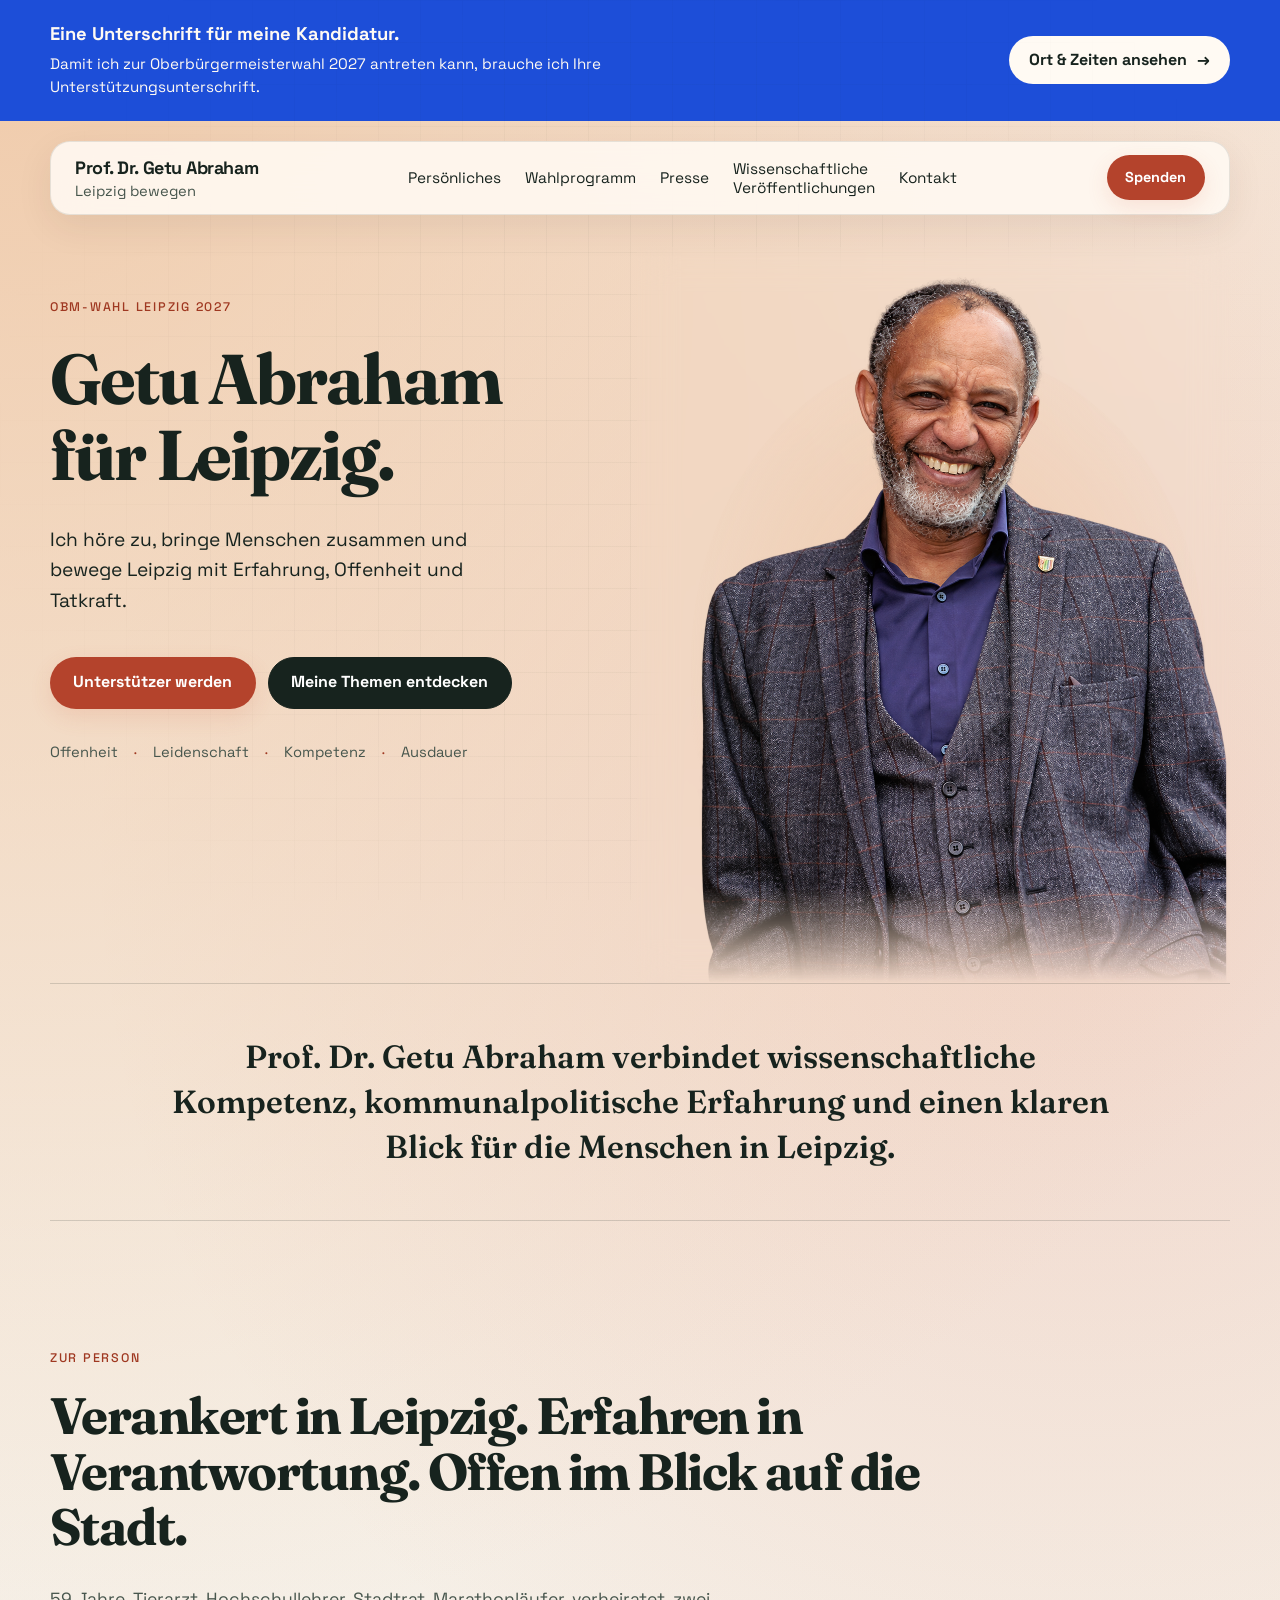
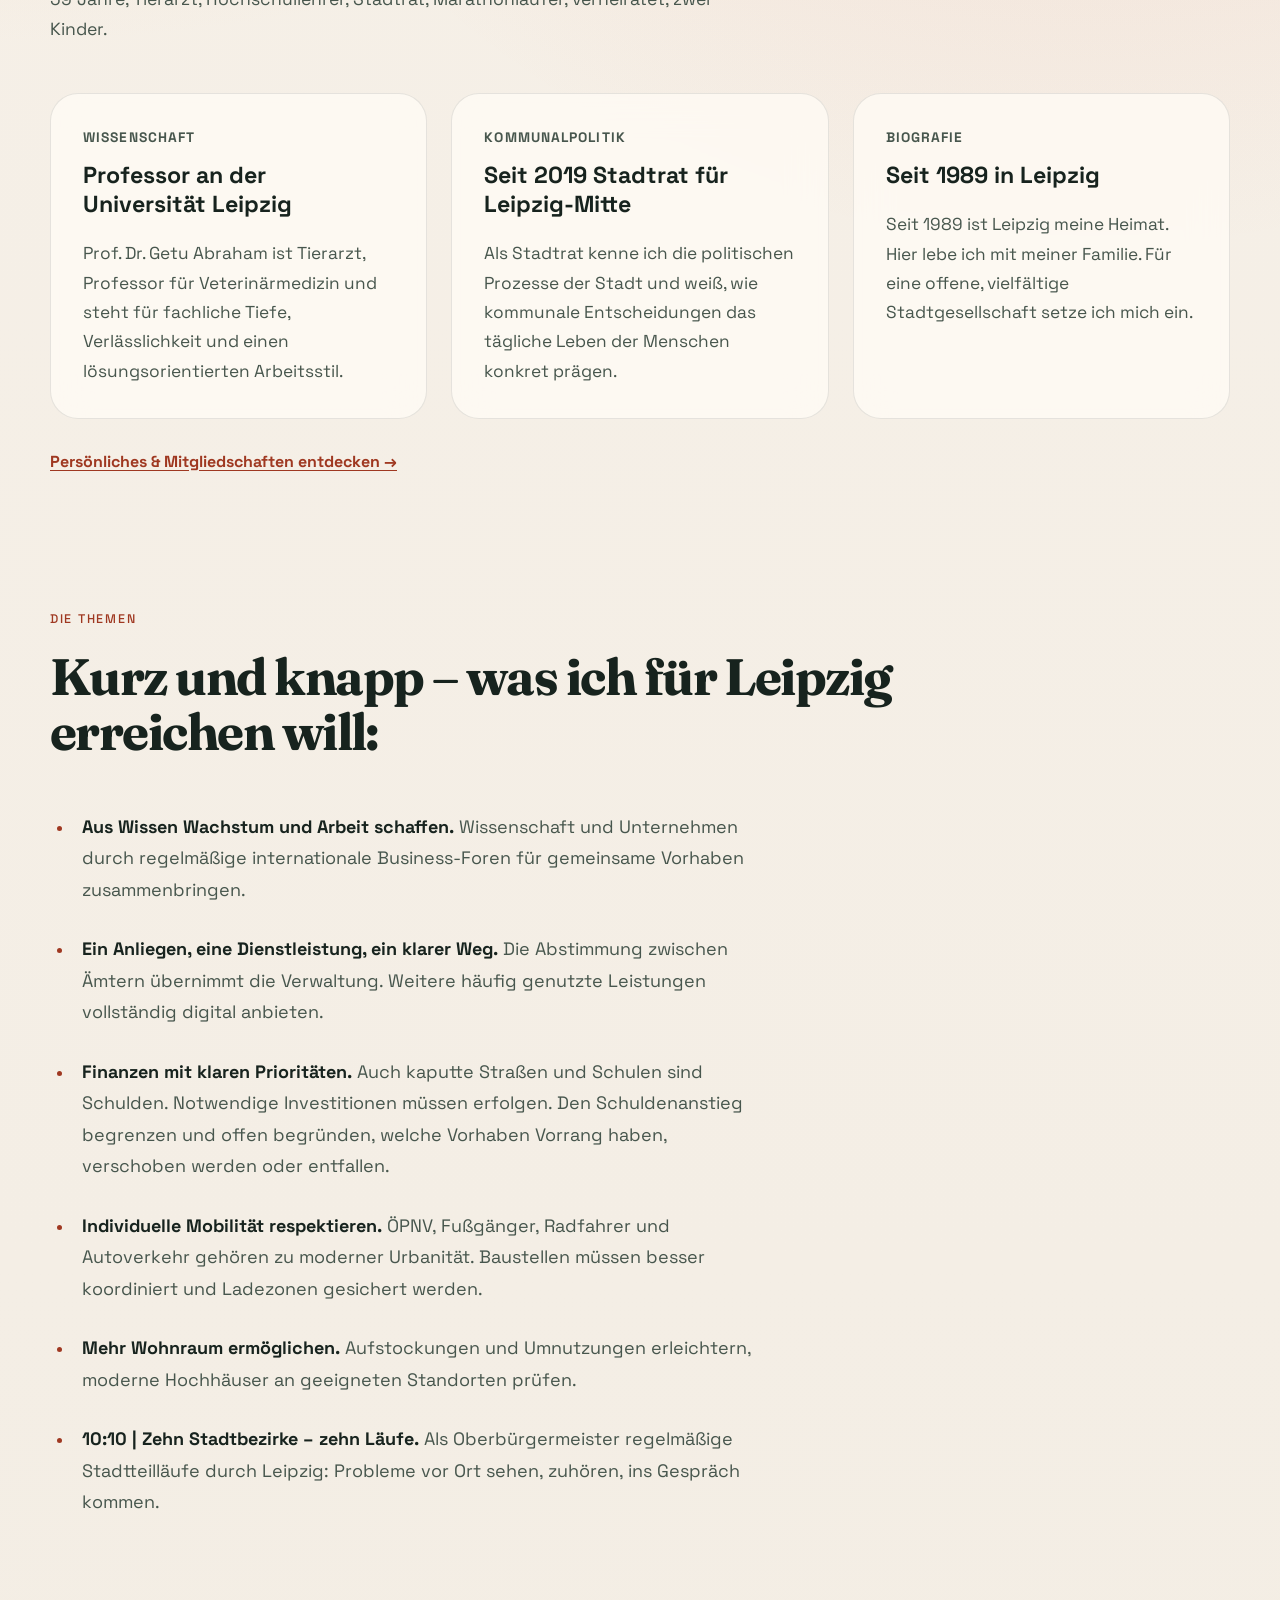
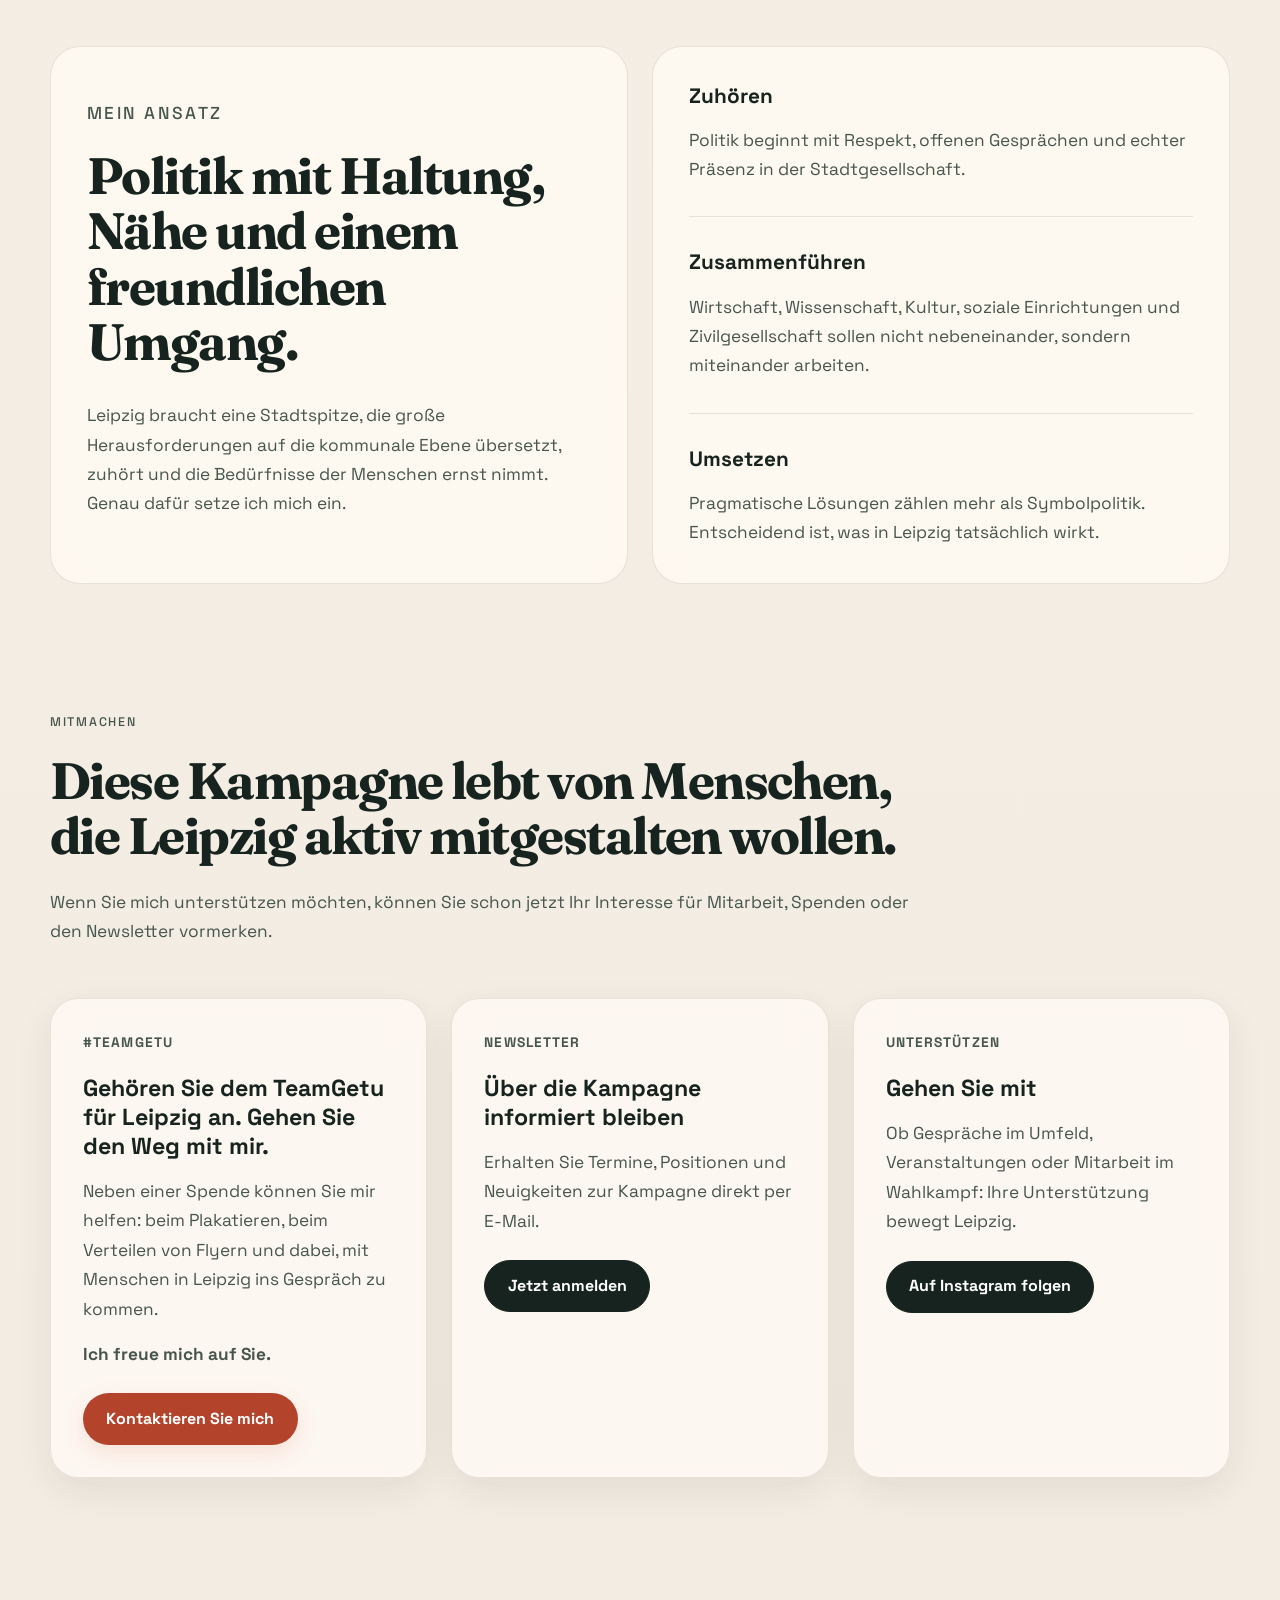
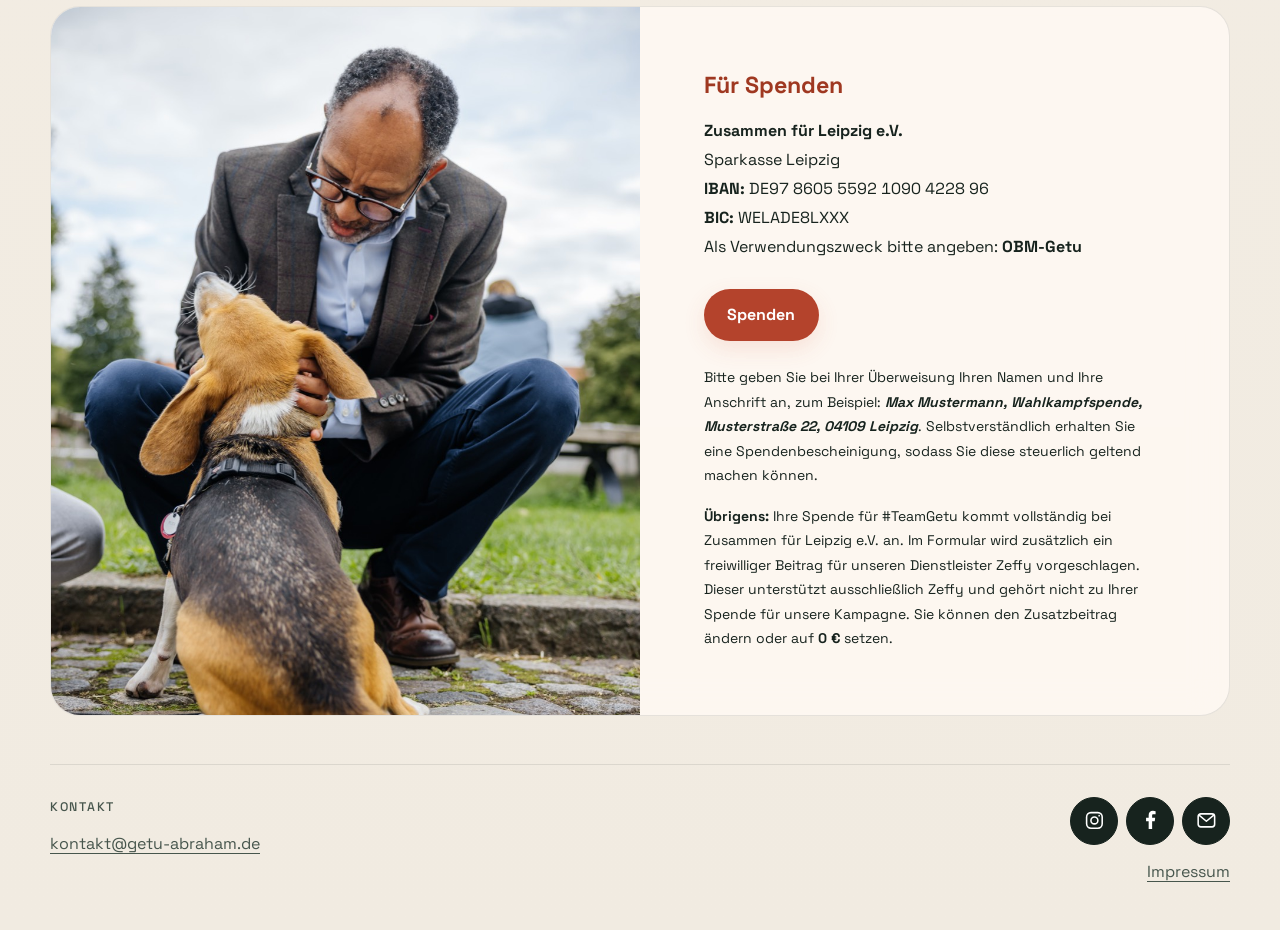
==== commit 53efd8e4: "Add memberships to the personal portrait in preview" ====
--- a/index.html
+++ b/index.html
@@ -16,7 +16,7 @@
     />
     <link rel="preconnect" href="https://sibforms.com" />
     <link rel="stylesheet" href="https://sibforms.com/forms/end-form/build/sib-styles.css" />
-    <link rel="stylesheet" href="./styles.css?v=20261030-01" />
+    <link rel="stylesheet" href="./styles.css?v=20261116-01" />
   </head>
   <body class="homepage">
     <aside class="signature-banner" aria-labelledby="signature-banner-title">
@@ -129,6 +129,7 @@
               </p>
             </article>
           </div>
+          <p class="profile-memberships"><a href="/persoenliches/#mitgliedschaften">Persönliches &amp; Mitgliedschaften entdecken <span aria-hidden="true">→</span></a></p>
         </section>
 
         <section class="issues" id="themen">
--- a/styles.css
+++ b/styles.css
@@ -1637,3 +1637,22 @@
     transform: none;
   }
 }
+
+.profile-memberships {
+  margin: 1.35rem 0 0;
+  line-height: 1.6;
+}
+
+.profile-memberships a {
+  display: inline-block;
+  padding: .5rem 0;
+  color: var(--accent-dark);
+  font-weight: 700;
+  text-underline-offset: .2em;
+  overflow-wrap: anywhere;
+}
+
+.profile-memberships a:focus-visible {
+  outline: 2px solid var(--accent-dark);
+  outline-offset: 4px;
+}
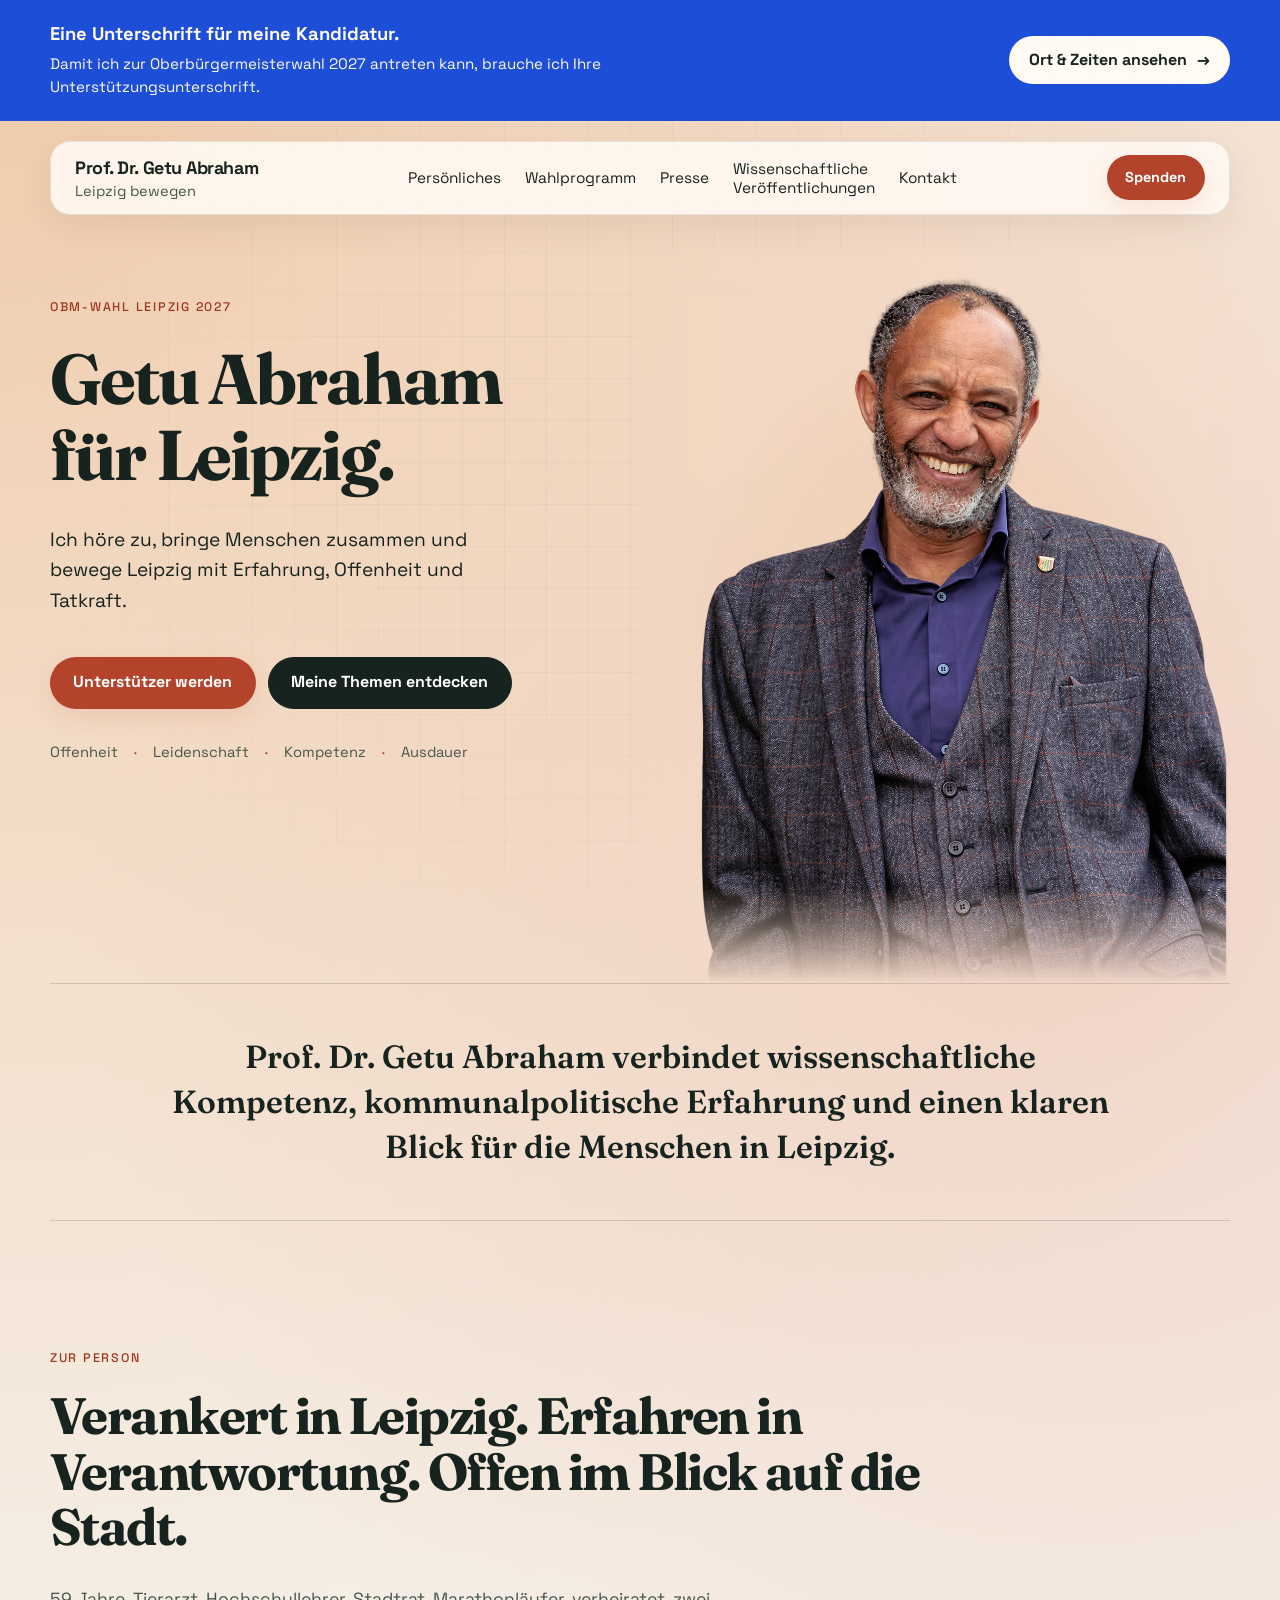
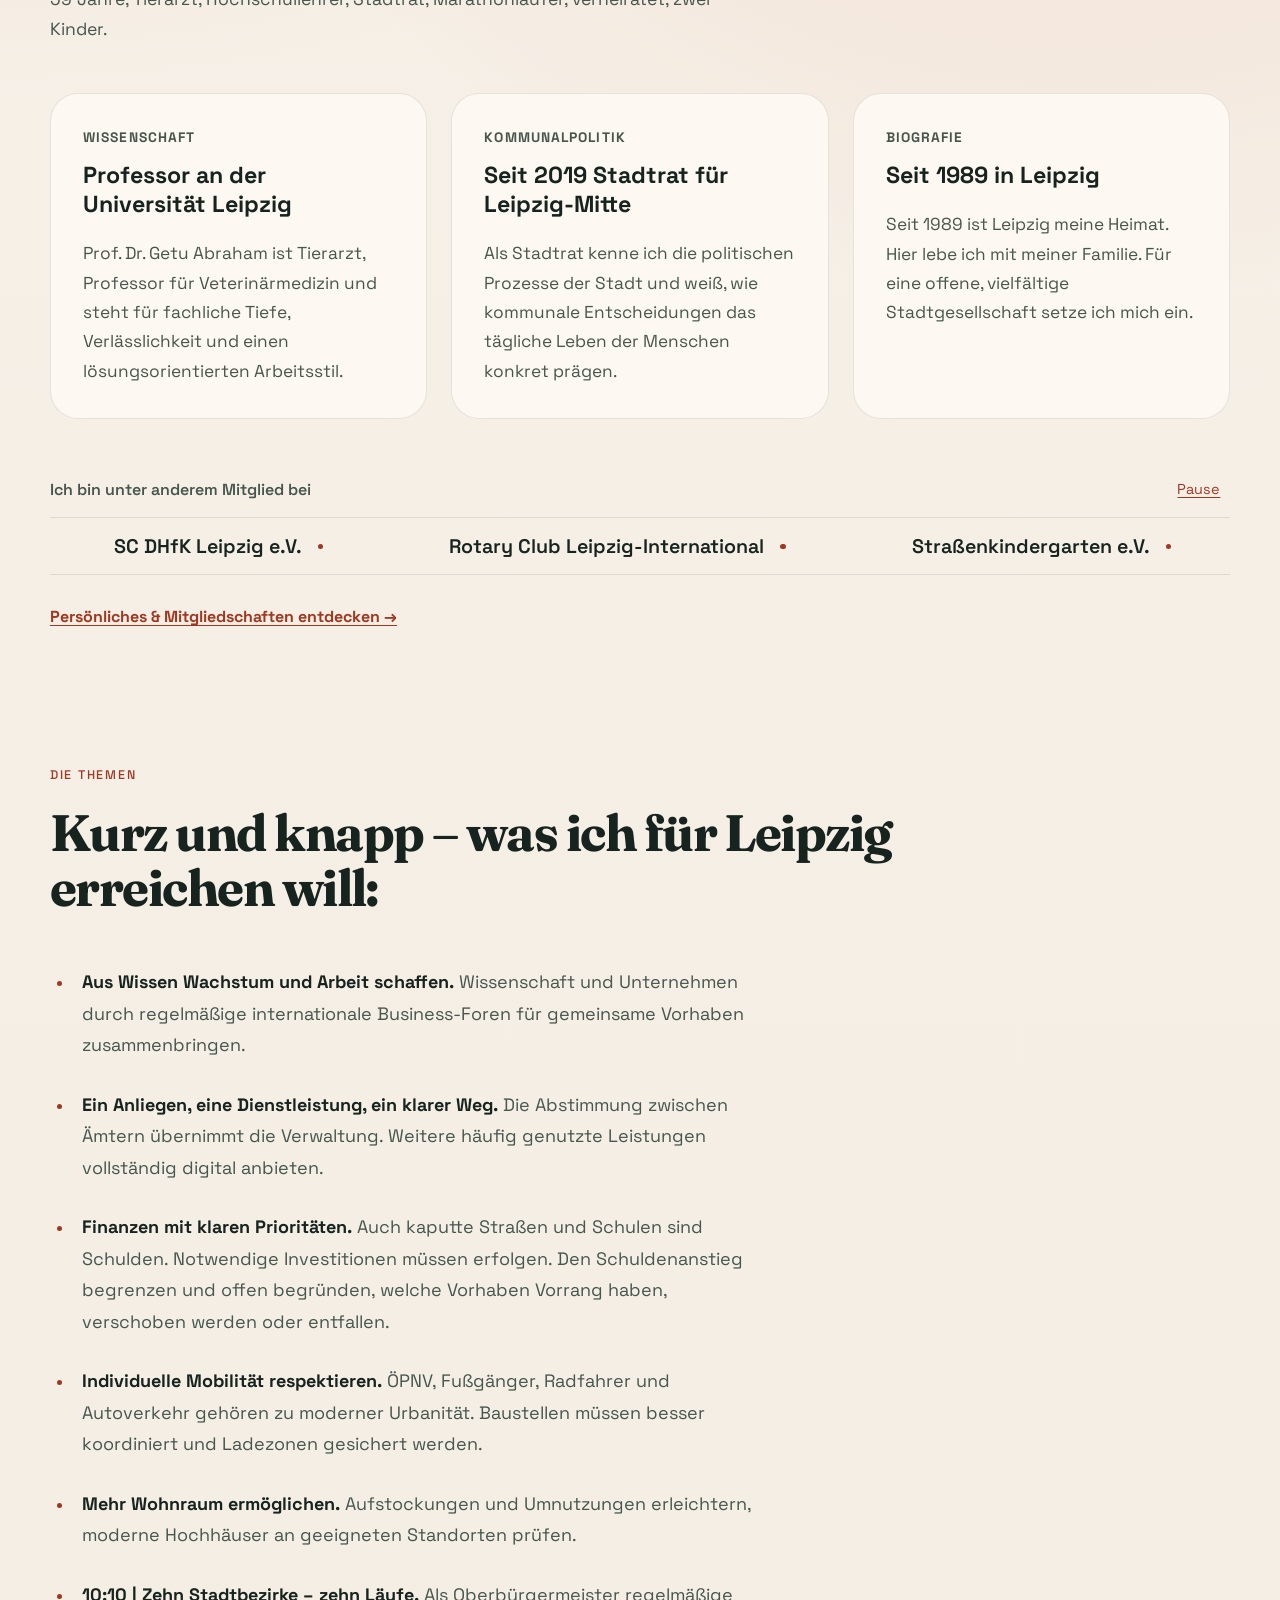
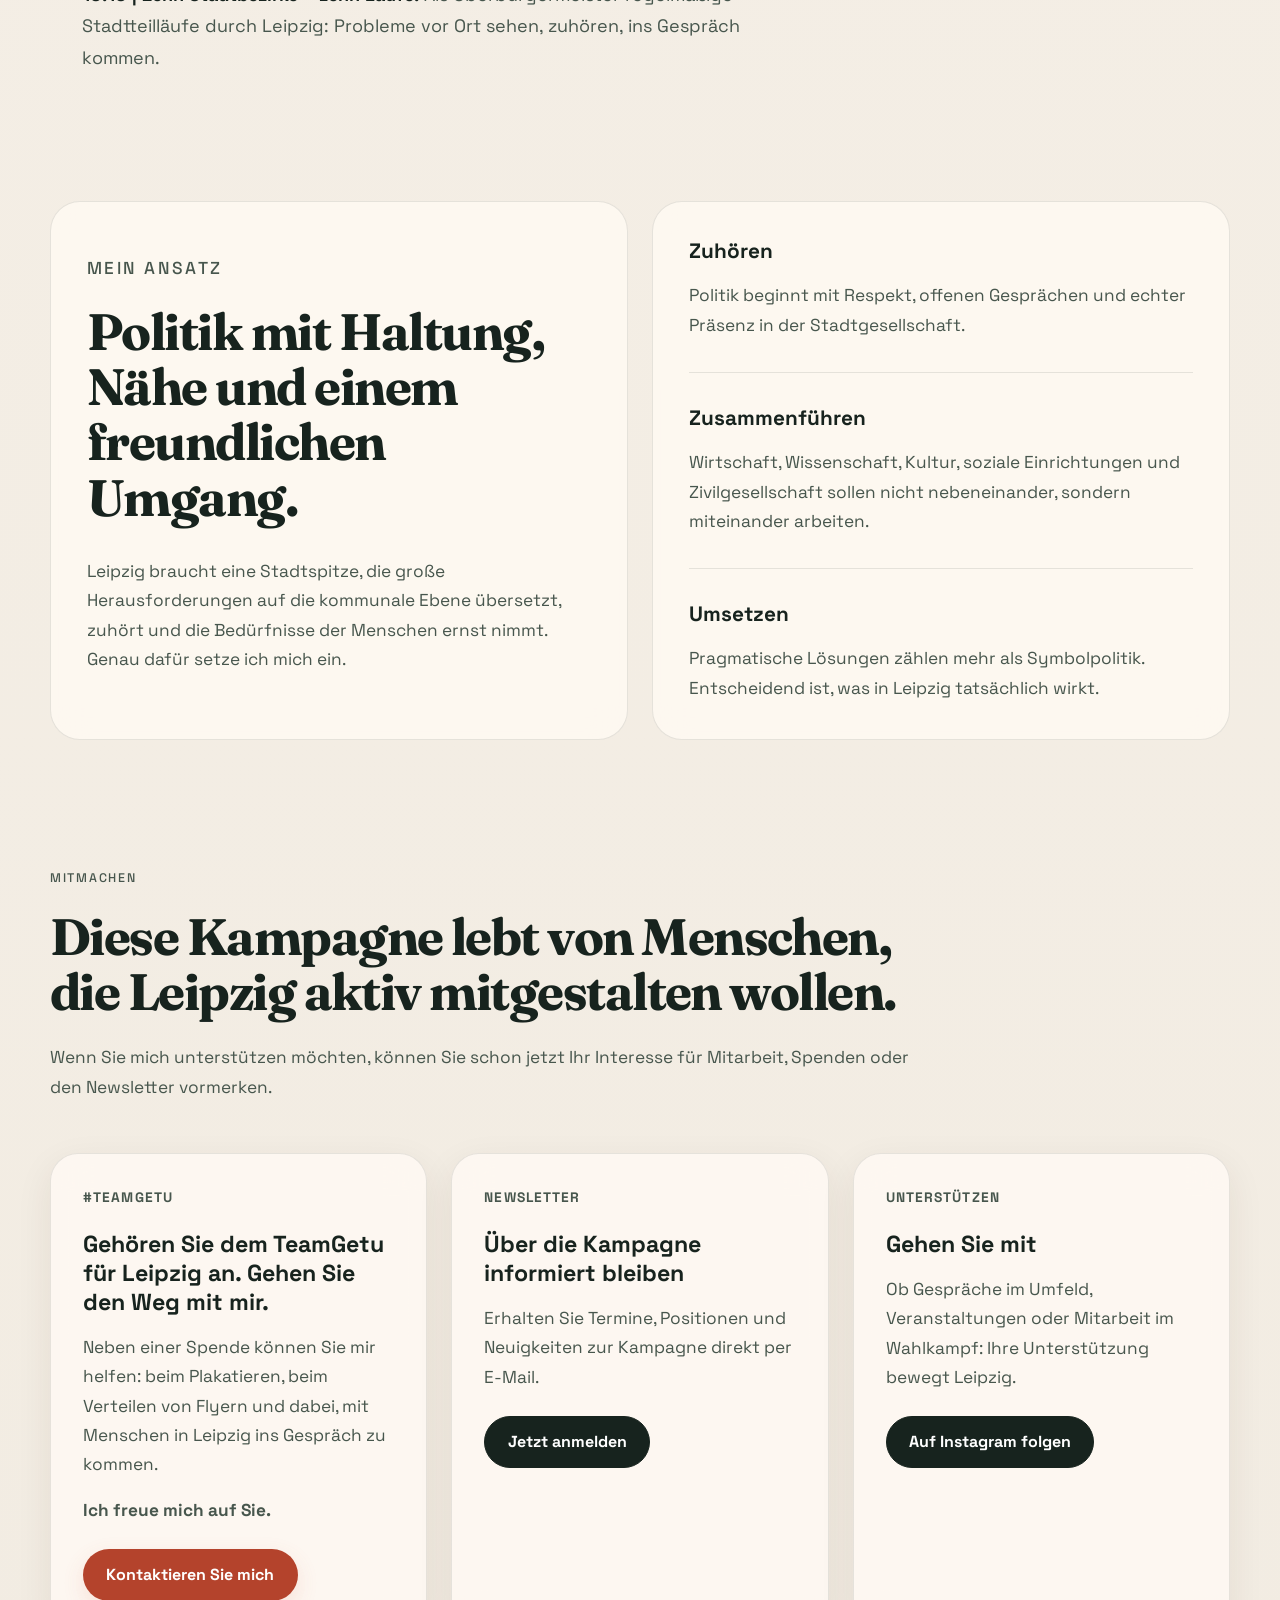
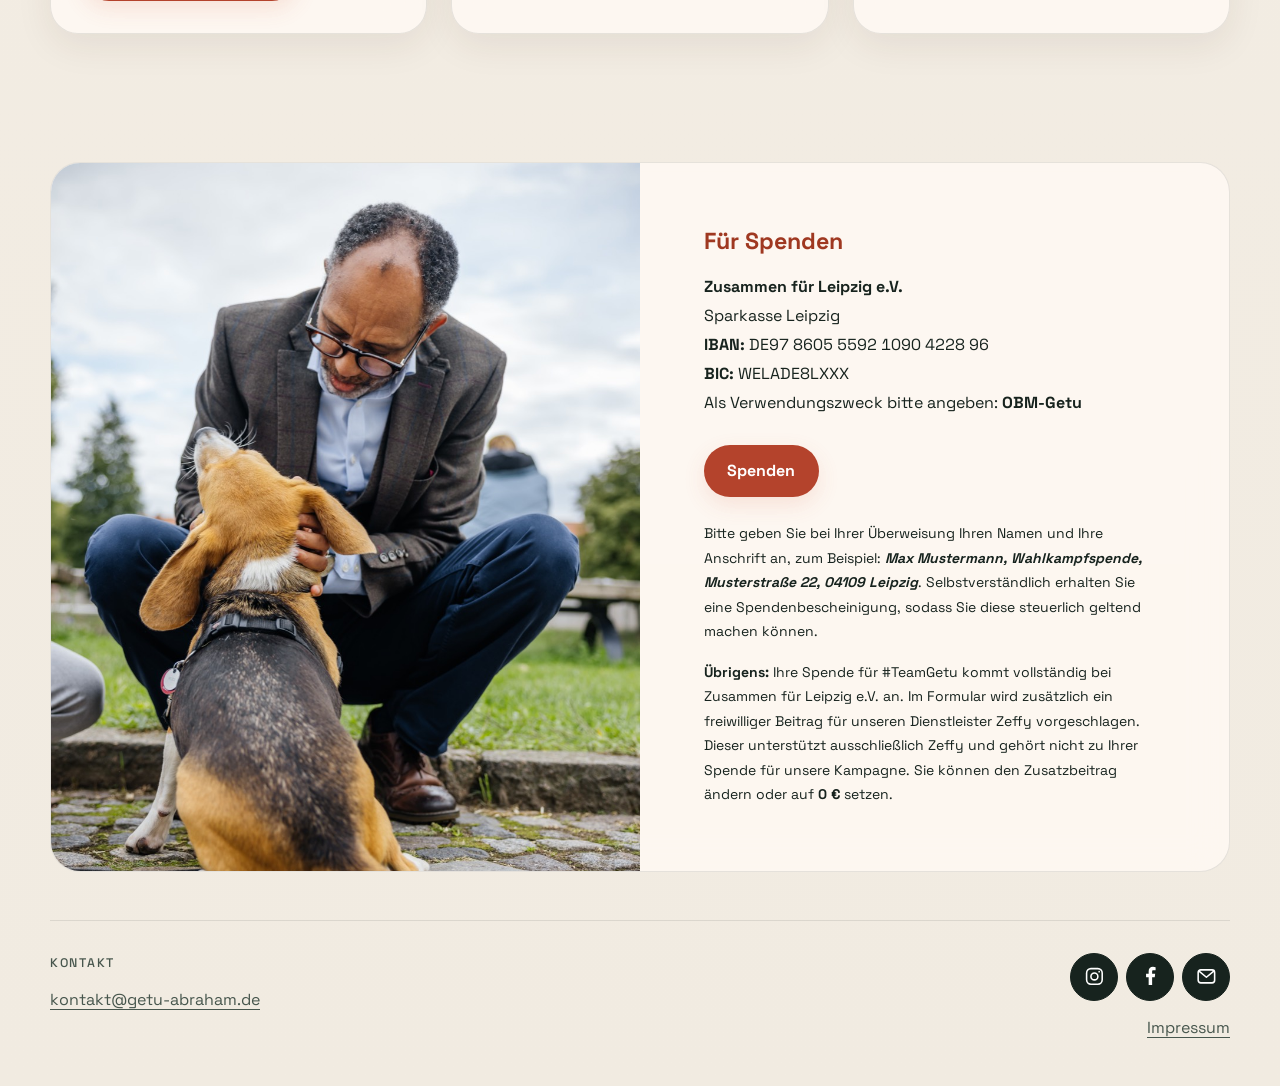
==== commit d2a7fd9a: "Add a pausable memberships ticker to the homepage" ====
--- a/index.html
+++ b/index.html
@@ -16,7 +16,7 @@
     />
     <link rel="preconnect" href="https://sibforms.com" />
     <link rel="stylesheet" href="https://sibforms.com/forms/end-form/build/sib-styles.css" />
-    <link rel="stylesheet" href="./styles.css?v=20261116-01" />
+    <link rel="stylesheet" href="./styles.css?v=membership-ticker-1" />
   </head>
   <body class="homepage">
     <aside class="signature-banner" aria-labelledby="signature-banner-title">
@@ -129,6 +129,24 @@
               </p>
             </article>
           </div>
+          <div class="membership-ticker" data-membership-ticker>
+            <div class="membership-ticker-heading">
+              <h3 id="membership-ticker-title">Ich bin unter anderem Mitglied bei</h3>
+              <button class="membership-ticker-toggle" type="button" aria-label="Laufband pausieren" aria-controls="membership-ticker-names" hidden>Pause</button>
+            </div>
+            <div class="membership-ticker-names" id="membership-ticker-names" role="group" aria-labelledby="membership-ticker-title">
+              <ul class="membership-ticker-list" role="list">
+                <li>SC DHfK Leipzig e.V.</li>
+                <li>Rotary Club Leipzig-International</li>
+                <li>Straßenkindergarten e.V.</li>
+              </ul>
+              <ul class="membership-ticker-list" aria-hidden="true" data-ticker-copy>
+                <li>SC DHfK Leipzig e.V.</li>
+                <li>Rotary Club Leipzig-International</li>
+                <li>Straßenkindergarten e.V.</li>
+              </ul>
+            </div>
+          </div>
           <p class="profile-memberships"><a href="/persoenliches/#mitgliedschaften">Persönliches &amp; Mitgliedschaften entdecken <span aria-hidden="true">→</span></a></p>
         </section>
 
@@ -370,7 +388,7 @@
     </script>
     <script defer src="https://sibforms.com/forms/end-form/build/main.js"></script>
     <script src="https://zeffy-scripts.s3.ca-central-1.amazonaws.com/embed-form-script.min.js"></script>
-    <script src="./script.js?v=20261012-02"></script>
+    <script src="./script.js?v=membership-ticker-1"></script>
   </body>
 </html>
 
--- a/styles.css
+++ b/styles.css
@@ -1656,3 +1656,131 @@
   outline: 2px solid var(--accent-dark);
   outline-offset: 4px;
 }
+
+.membership-ticker {
+  margin-top: clamp(1.75rem, 4vw, 3rem);
+}
+
+.membership-ticker-heading {
+  display: flex;
+  flex-wrap: wrap;
+  align-items: center;
+  justify-content: space-between;
+  gap: 0 1rem;
+  margin-bottom: .4rem;
+}
+
+.membership-ticker-heading h3 {
+  margin: 0;
+  color: var(--muted);
+  font: inherit;
+  font-weight: 600;
+}
+
+.membership-ticker-toggle {
+  min-height: 44px;
+  min-width: 6.5rem;
+  padding: .3rem .6rem;
+  border: 0;
+  background: transparent;
+  color: var(--accent-dark);
+  font: inherit;
+  font-size: .9rem;
+  text-align: right;
+  text-decoration: underline;
+  text-underline-offset: .2em;
+  cursor: pointer;
+}
+
+.membership-ticker-toggle:focus-visible {
+  outline: 2px solid var(--accent-dark);
+  outline-offset: 2px;
+}
+
+.membership-ticker-names {
+  border-block: 1px solid var(--line);
+}
+
+.membership-ticker-list {
+  display: flex;
+  flex-wrap: wrap;
+  column-gap: 1.25rem;
+  row-gap: .55rem;
+  margin: 0;
+  padding: .95rem 0;
+  list-style: none;
+}
+
+.membership-ticker-list[data-ticker-copy] {
+  display: none;
+}
+
+.membership-ticker-list li {
+  display: flex;
+  align-items: center;
+  gap: 1rem;
+  color: var(--ink);
+  font-size: clamp(1rem, 1.6vw, 1.23rem);
+  font-weight: 600;
+  overflow-wrap: anywhere;
+}
+
+.membership-ticker-list li:not(:last-child)::after {
+  content: "";
+  flex: 0 0 .32rem;
+  height: .32rem;
+  border-radius: 50%;
+  background: var(--accent-dark);
+}
+
+@media (prefers-reduced-motion: no-preference) {
+  .membership-ticker[data-ticker-ready] .membership-ticker-names {
+    display: flex;
+    overflow: hidden;
+  }
+
+  .membership-ticker[data-ticker-ready] .membership-ticker-list {
+    display: flex;
+    flex: 0 0 auto;
+    flex-wrap: nowrap;
+    justify-content: space-around;
+    min-width: 100%;
+    column-gap: clamp(1.25rem, 4vw, 3.5rem);
+    padding-inline: clamp(.75rem, 2vw, 1.5rem);
+    animation: membership-ticker-scroll 46s linear infinite;
+  }
+
+  .membership-ticker[data-ticker-ready] .membership-ticker-list li {
+    white-space: nowrap;
+  }
+
+  .membership-ticker[data-ticker-ready] .membership-ticker-list li::after {
+    content: "";
+    flex: 0 0 .32rem;
+    height: .32rem;
+    border-radius: 50%;
+    background: var(--accent-dark);
+  }
+
+  .membership-ticker[data-ticker-paused] .membership-ticker-list {
+    animation-play-state: paused;
+  }
+}
+
+@media (max-width: 760px) and (prefers-reduced-motion: no-preference) {
+  .membership-ticker[data-ticker-ready] .membership-ticker-list {
+    animation-duration: 30s;
+  }
+}
+
+@media (prefers-reduced-motion: reduce) {
+  .membership-ticker-toggle {
+    display: none;
+  }
+}
+
+@keyframes membership-ticker-scroll {
+  to {
+    transform: translateX(-100%);
+  }
+}
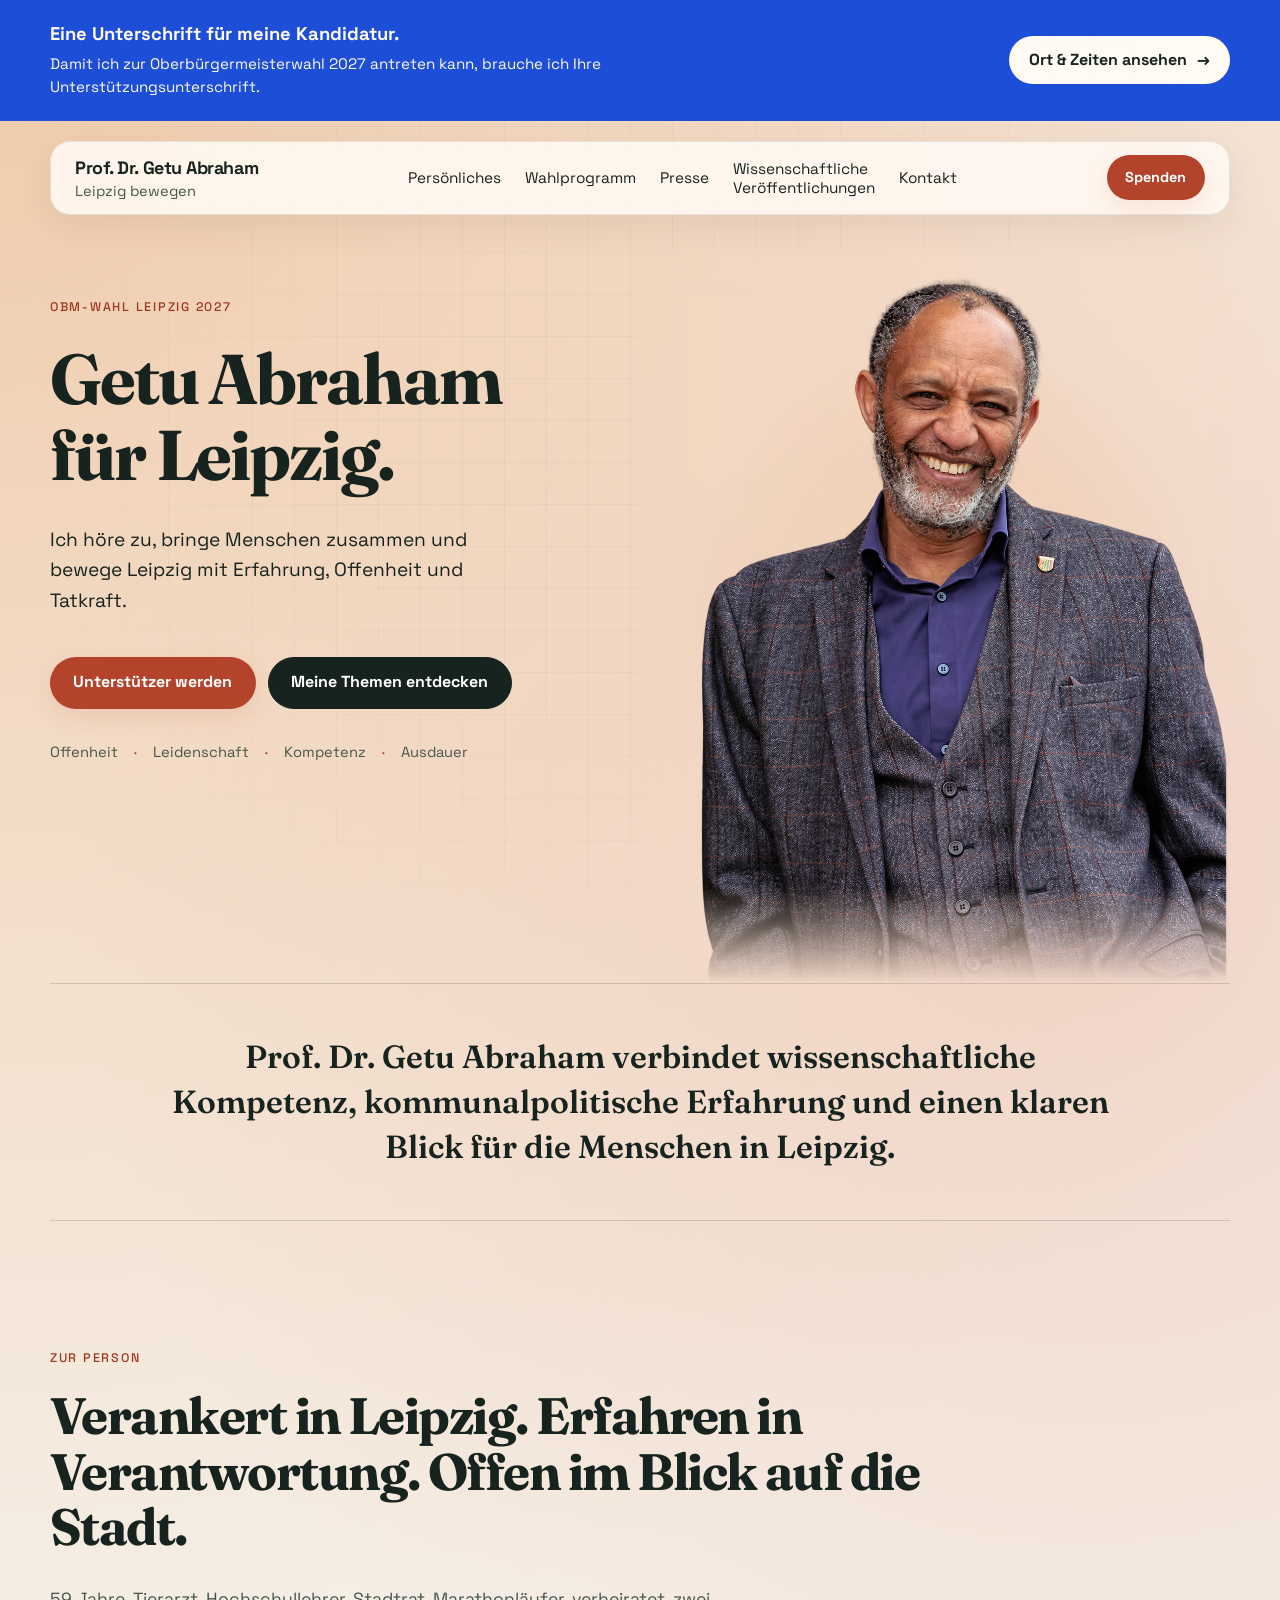
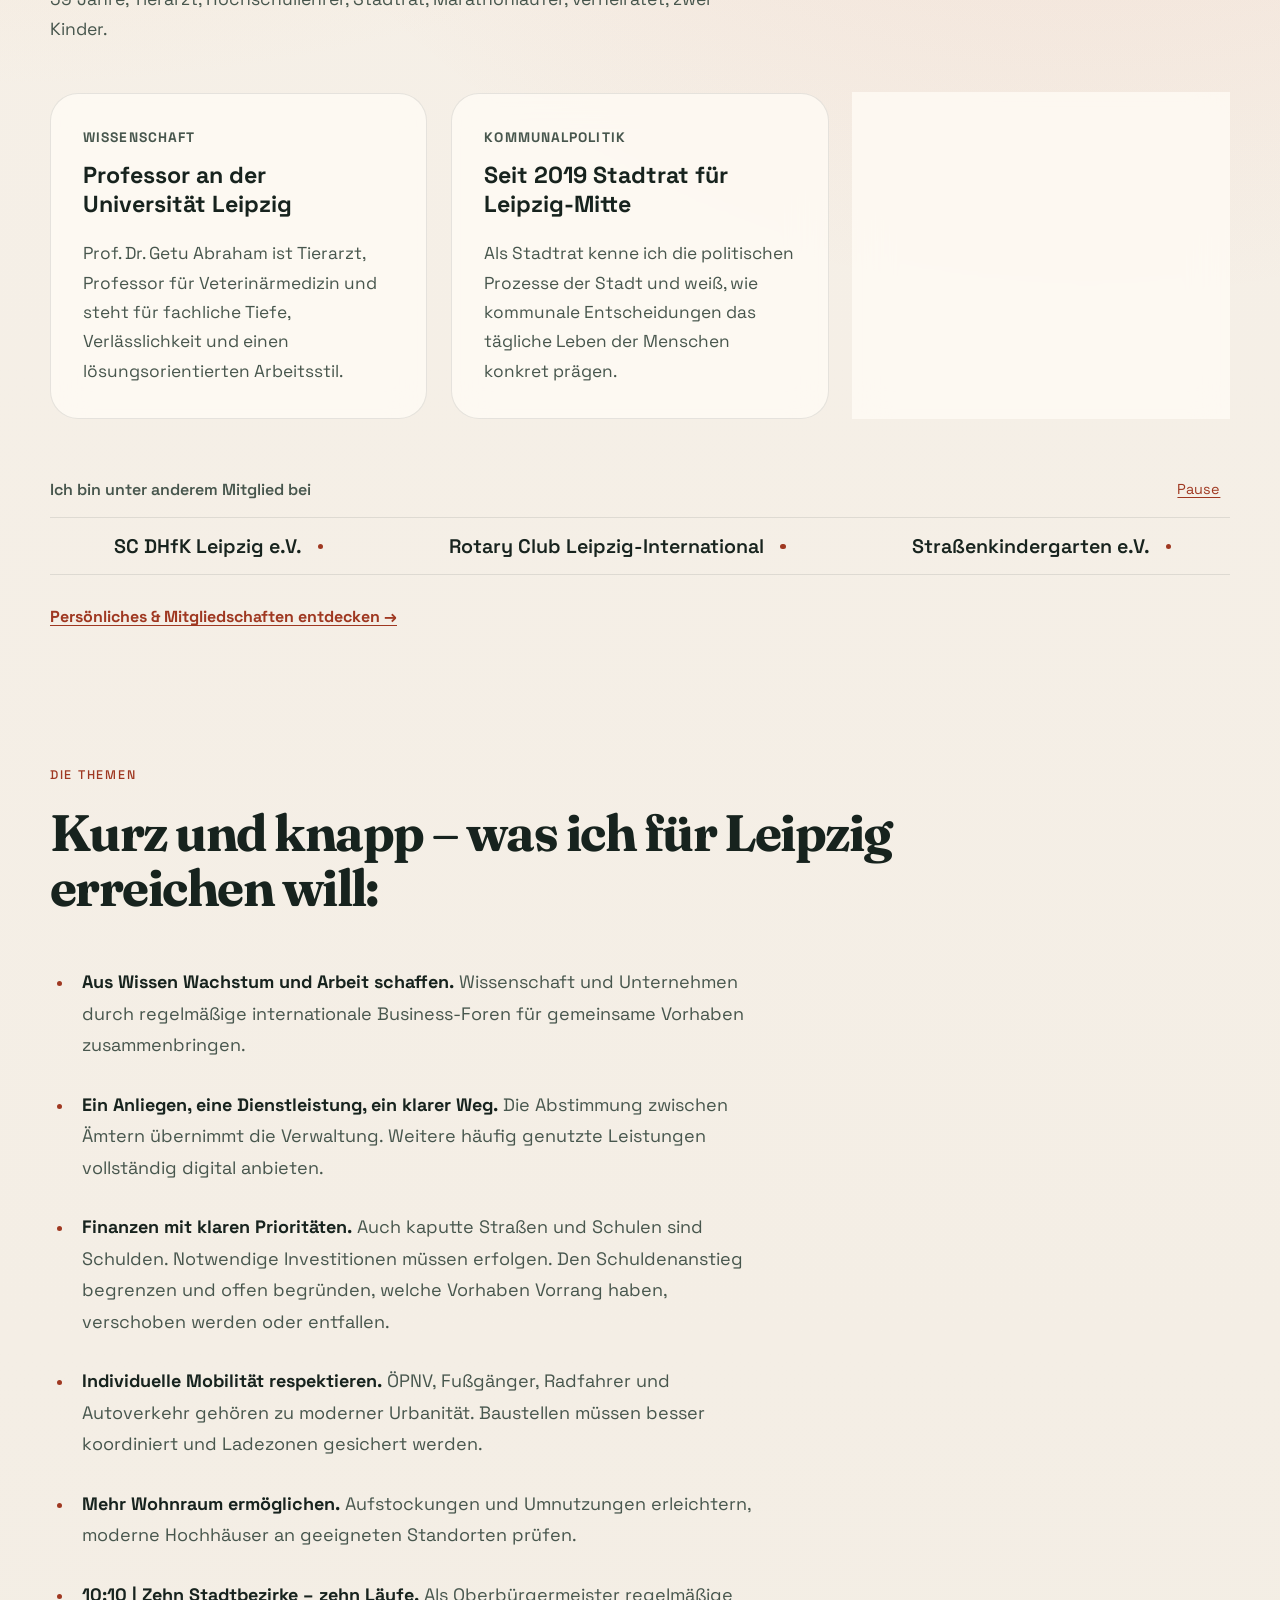
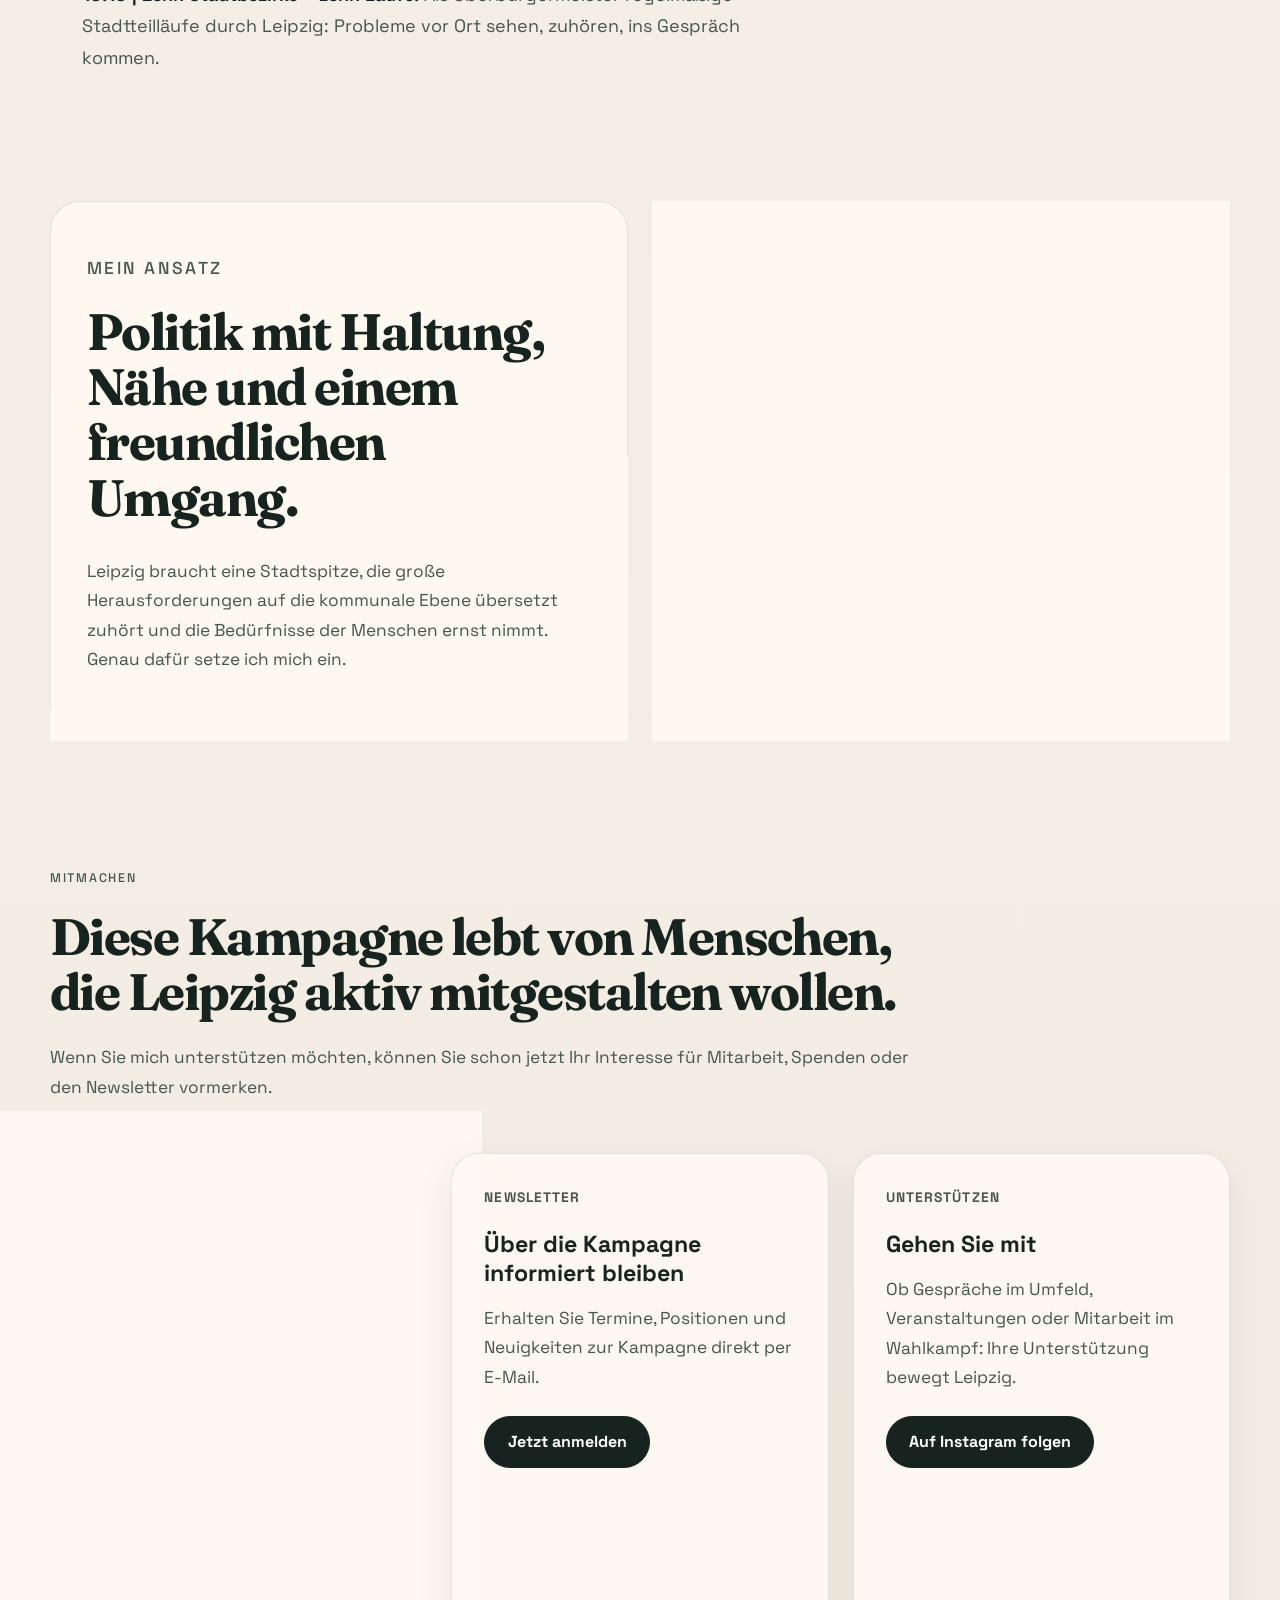
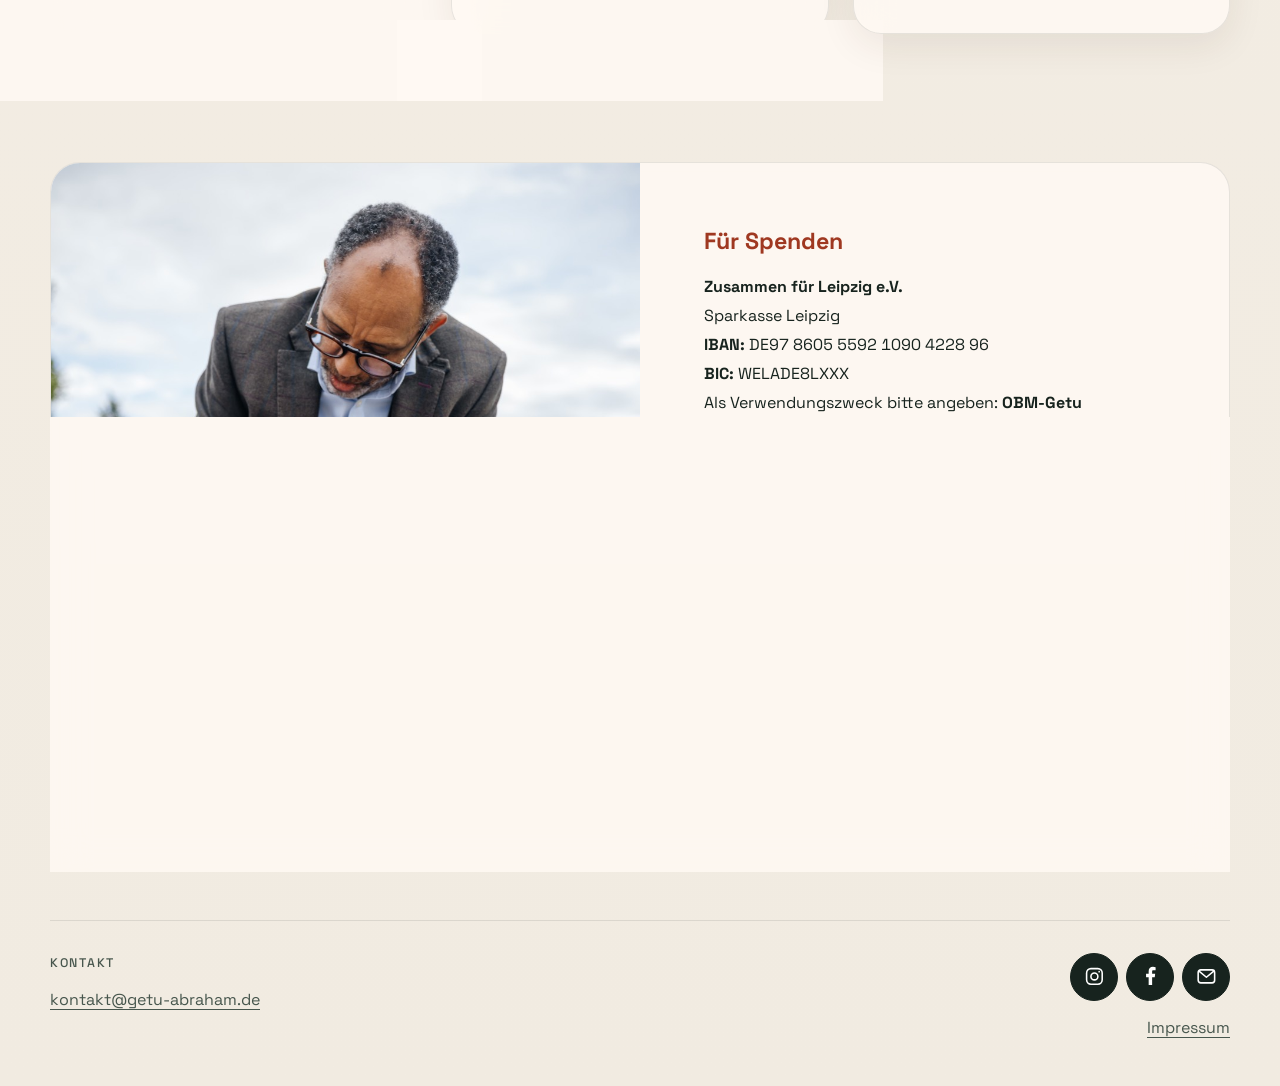
==== commit 4316be85: "Refine the memberships ticker layout on narrow screens" ====
--- a/index.html
+++ b/index.html
@@ -16,7 +16,7 @@
     />
     <link rel="preconnect" href="https://sibforms.com" />
     <link rel="stylesheet" href="https://sibforms.com/forms/end-form/build/sib-styles.css" />
-    <link rel="stylesheet" href="./styles.css?v=membership-ticker-1" />
+    <link rel="stylesheet" href="./styles.css?v=membership-ticker-2" />
   </head>
   <body class="homepage">
     <aside class="signature-banner" aria-labelledby="signature-banner-title">
@@ -129,7 +129,7 @@
               </p>
             </article>
           </div>
-          <div class="membership-ticker" data-membership-ticker>
+          <section class="membership-ticker" id="mitgliedschaften-auswahl" aria-labelledby="membership-ticker-title" data-membership-ticker>
             <div class="membership-ticker-heading">
               <h3 id="membership-ticker-title">Ich bin unter anderem Mitglied bei</h3>
               <button class="membership-ticker-toggle" type="button" aria-label="Laufband pausieren" aria-controls="membership-ticker-names" hidden>Pause</button>
@@ -146,8 +146,8 @@
                 <li>Straßenkindergarten e.V.</li>
               </ul>
             </div>
-          </div>
-          <p class="profile-memberships"><a href="/persoenliches/#mitgliedschaften">Persönliches &amp; Mitgliedschaften entdecken <span aria-hidden="true">→</span></a></p>
+          </section>
+          <p class="profile-memberships"><a href="/persoenliches/#mitgliedschaften">Persönliches &amp; Mitgliedschaften <span class="profile-memberships-action">entdecken <span aria-hidden="true">→</span></span></a></p>
         </section>
 
         <section class="issues" id="themen">
--- a/styles.css
+++ b/styles.css
@@ -1652,6 +1652,10 @@
   overflow-wrap: anywhere;
 }
 
+.profile-memberships-action {
+  white-space: nowrap;
+}
+
 .profile-memberships a:focus-visible {
   outline: 2px solid var(--accent-dark);
   outline-offset: 4px;
@@ -1671,13 +1675,17 @@
 }
 
 .membership-ticker-heading h3 {
+  flex: 1 1 8rem;
+  min-width: 0;
   margin: 0;
+  overflow-wrap: anywhere;
   color: var(--muted);
   font: inherit;
   font-weight: 600;
 }
 
 .membership-ticker-toggle {
+  flex: 0 0 auto;
   min-height: 44px;
   min-width: 6.5rem;
   padding: .3rem .6rem;
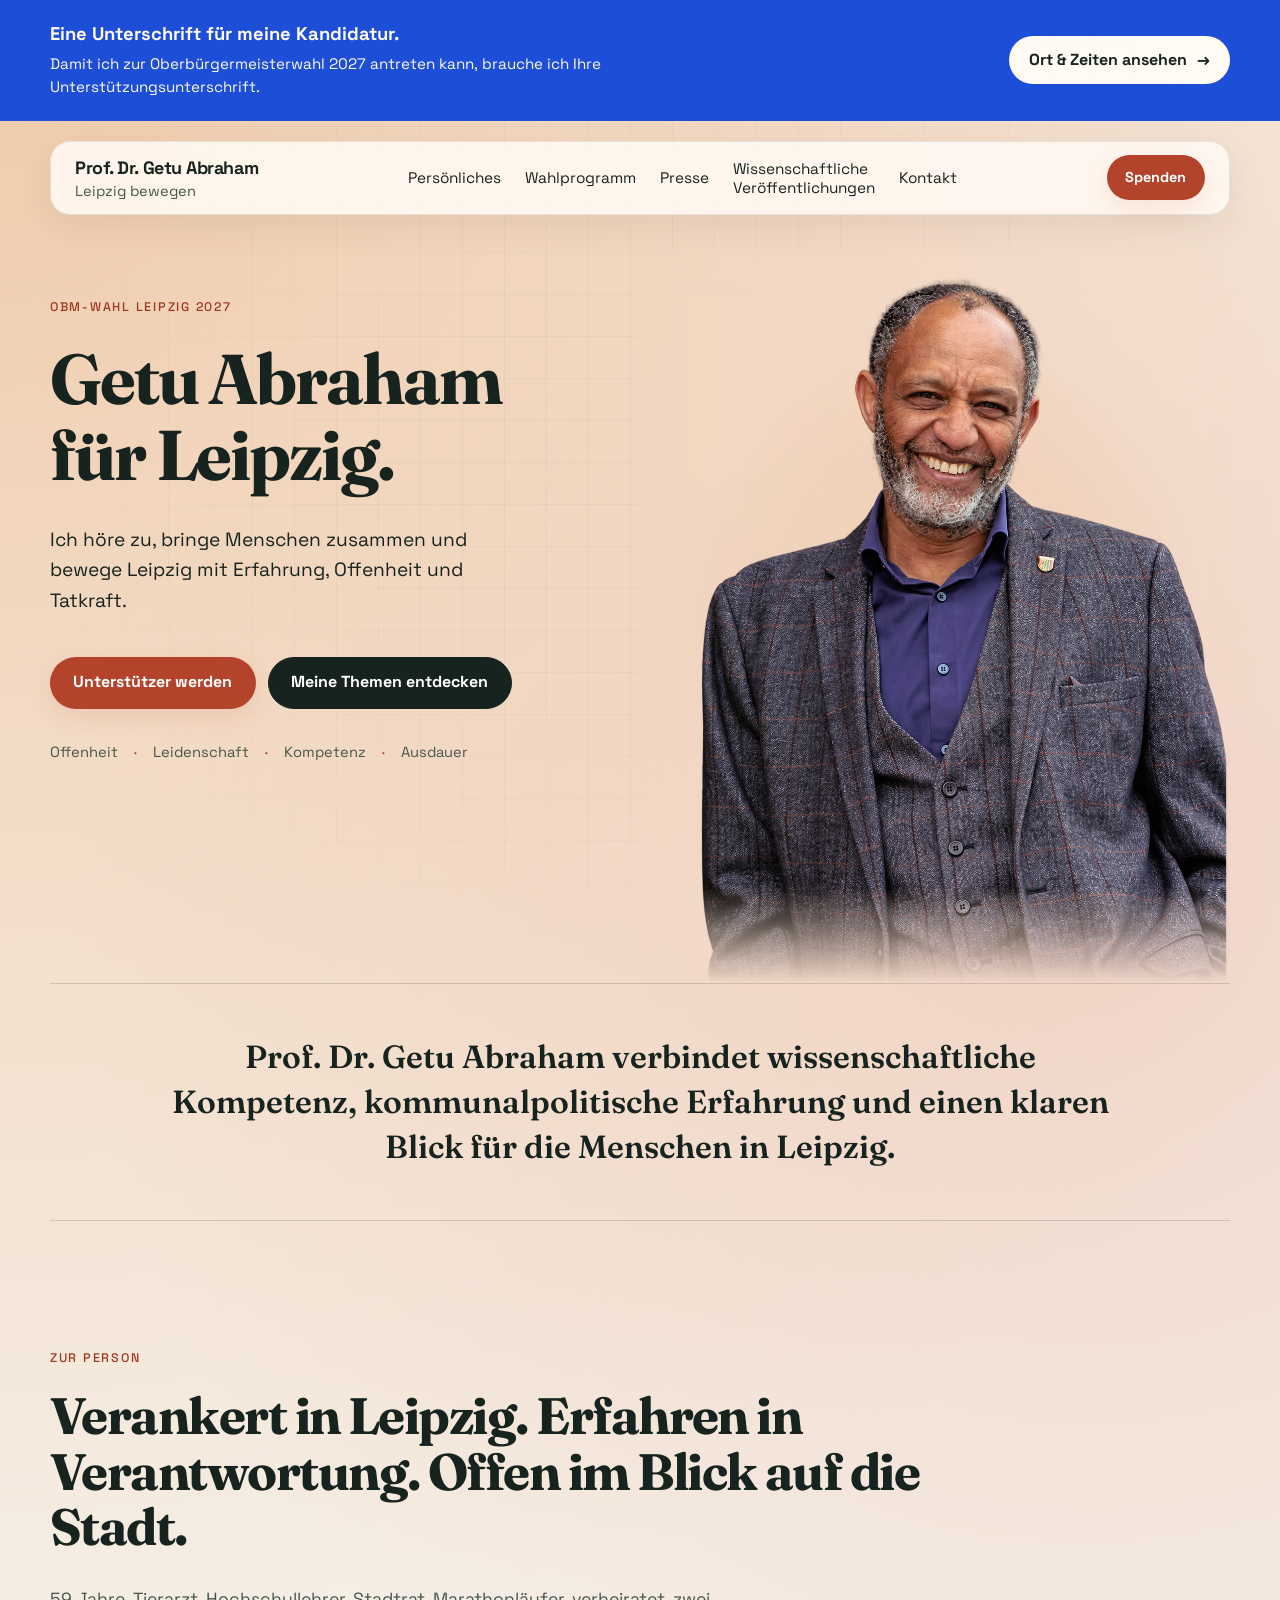
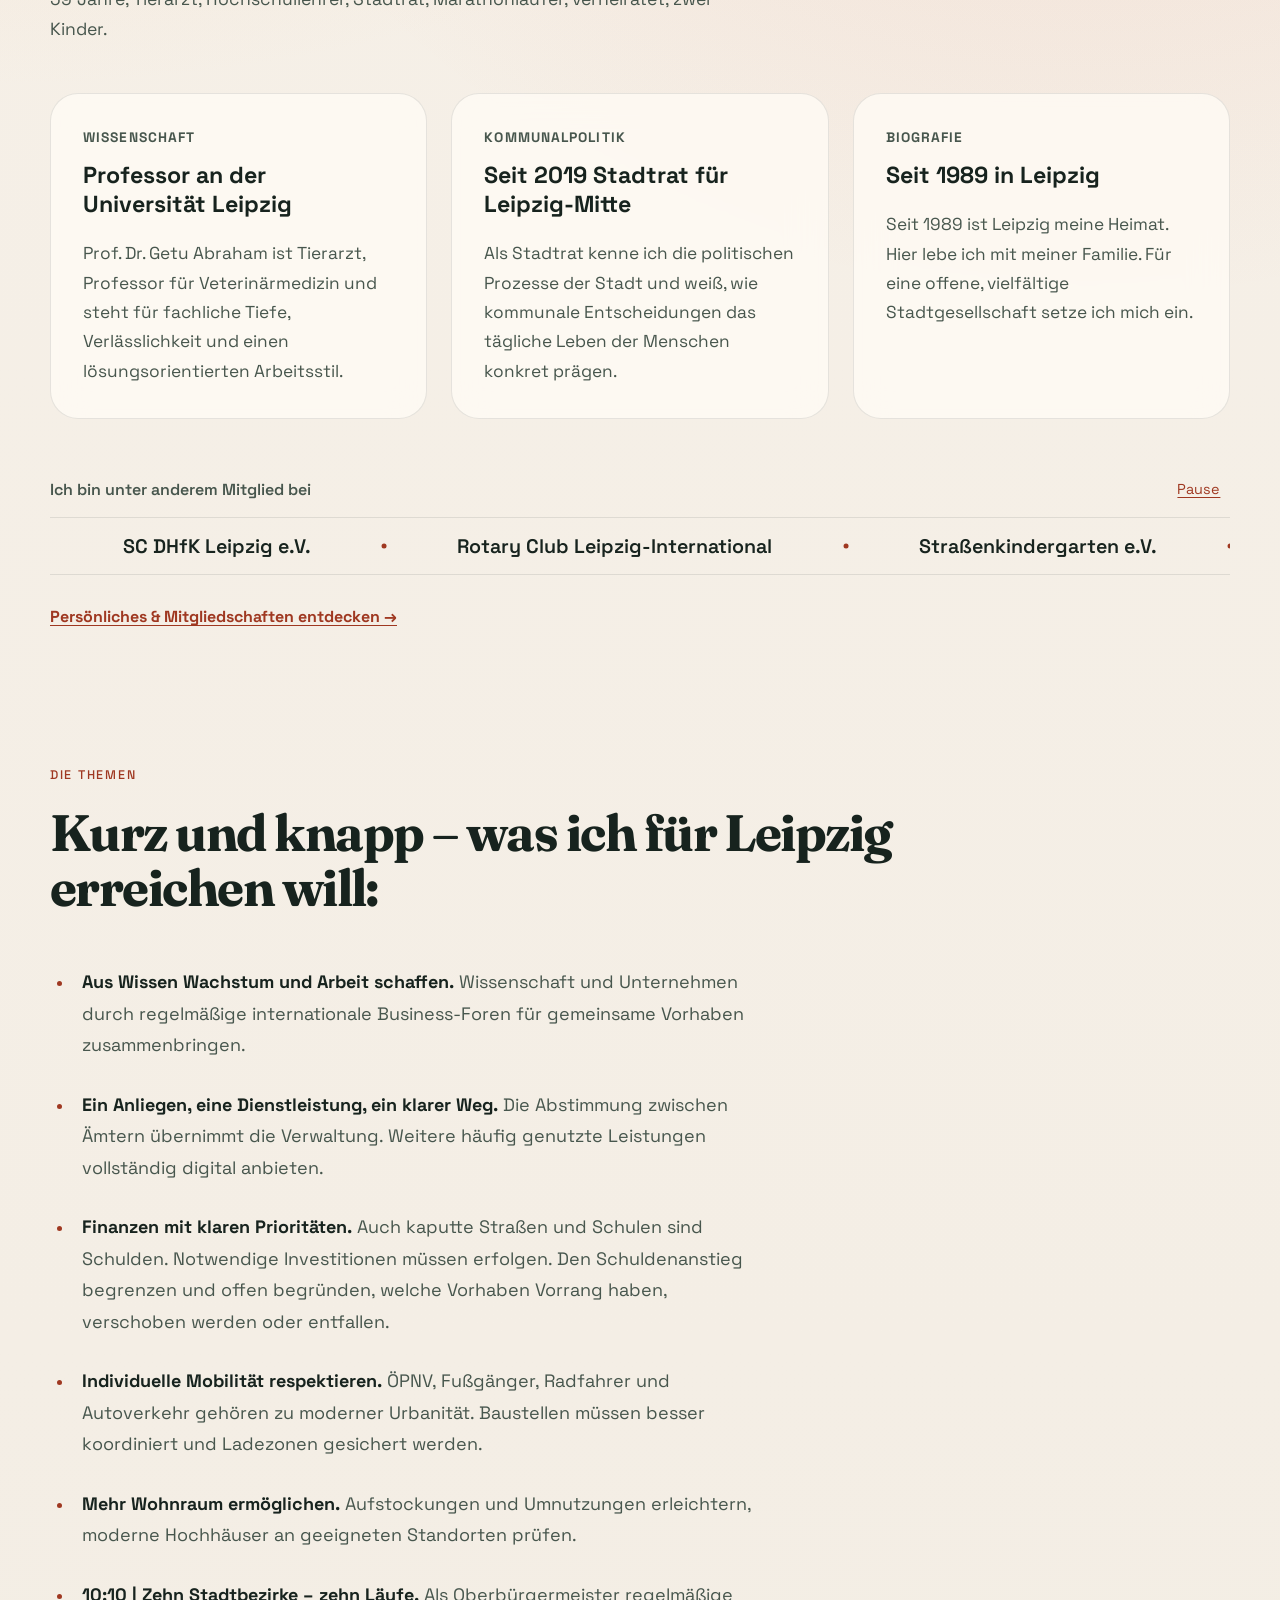
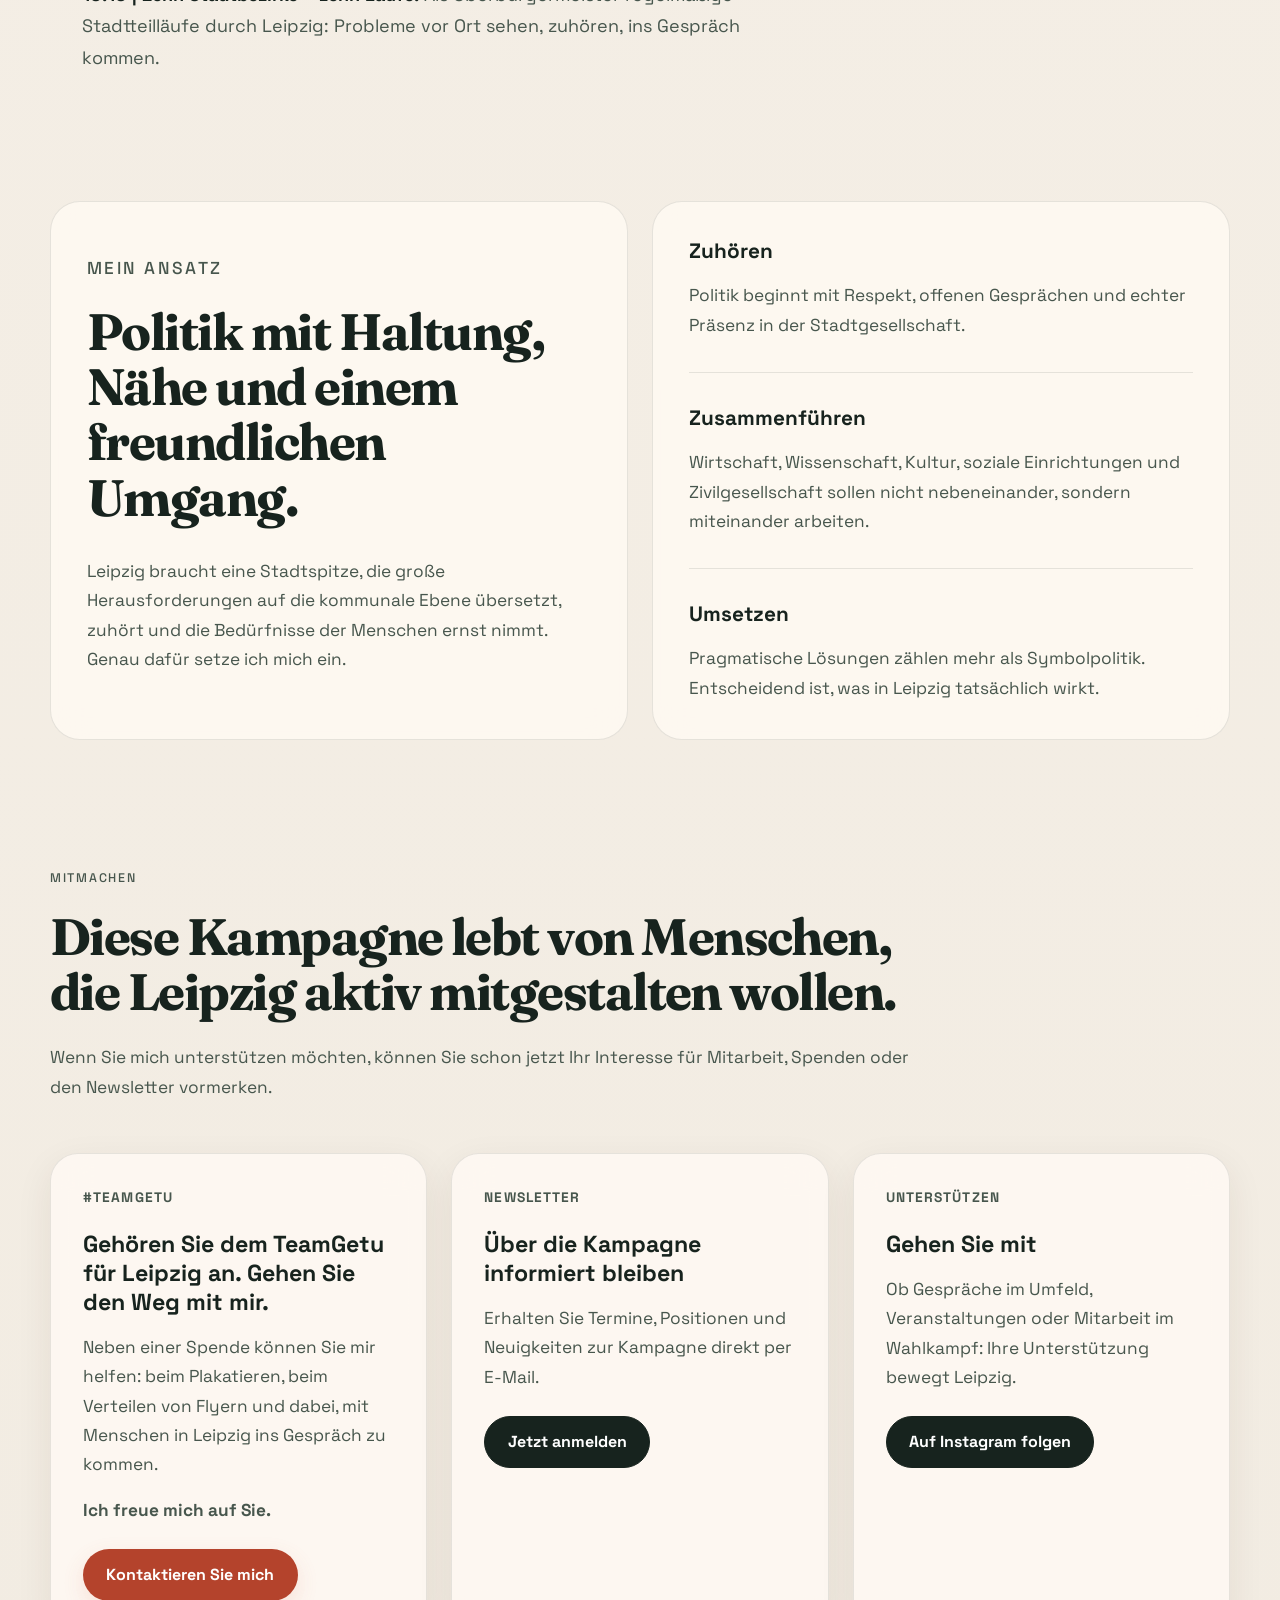
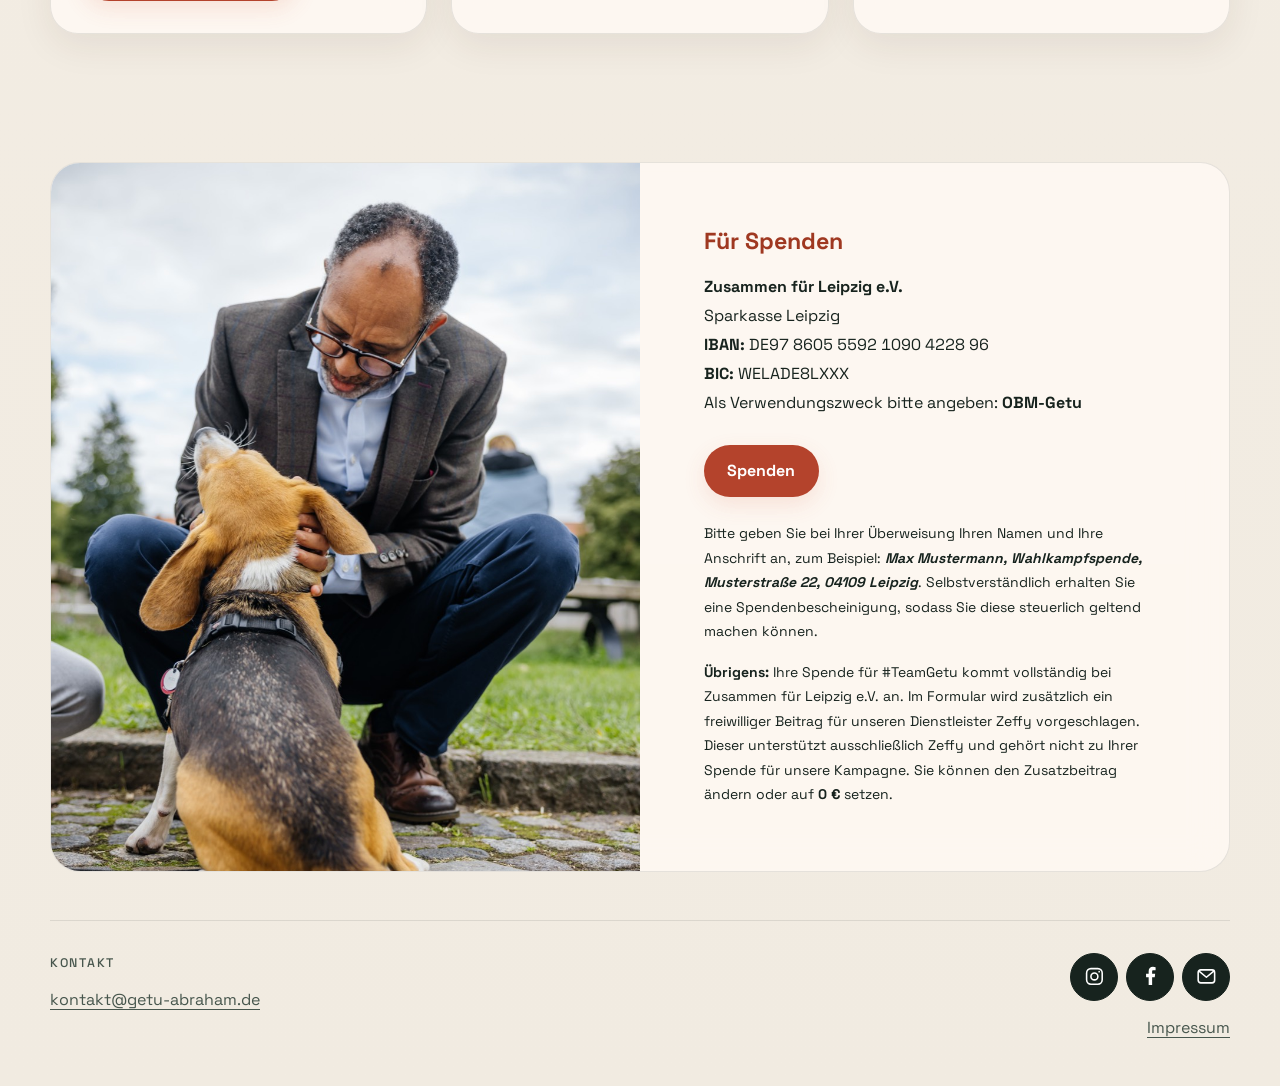
==== commit d1750acb: "Center the separators between membership ticker names" ====
--- a/index.html
+++ b/index.html
@@ -16,7 +16,7 @@
     />
     <link rel="preconnect" href="https://sibforms.com" />
     <link rel="stylesheet" href="https://sibforms.com/forms/end-form/build/sib-styles.css" />
-    <link rel="stylesheet" href="./styles.css?v=membership-ticker-2" />
+    <link rel="stylesheet" href="./styles.css?v=membership-ticker-3" />
   </head>
   <body class="homepage">
     <aside class="signature-banner" aria-labelledby="signature-banner-title">
--- a/styles.css
+++ b/styles.css
@@ -1751,21 +1751,28 @@
     display: flex;
     flex: 0 0 auto;
     flex-wrap: nowrap;
-    justify-content: space-around;
     min-width: 100%;
-    column-gap: clamp(1.25rem, 4vw, 3.5rem);
-    padding-inline: clamp(.75rem, 2vw, 1.5rem);
+    column-gap: 0;
     animation: membership-ticker-scroll 46s linear infinite;
   }
 
   .membership-ticker[data-ticker-ready] .membership-ticker-list li {
+    /* Equal spacing on both sides places the dot at the boundary between names. */
+    position: relative;
+    flex: 1 0 auto;
+    justify-content: center;
+    padding-inline: clamp(.625rem, 2vw, 1.75rem);
     white-space: nowrap;
   }
 
   .membership-ticker[data-ticker-ready] .membership-ticker-list li::after {
     content: "";
-    flex: 0 0 .32rem;
+    position: absolute;
+    top: 50%;
+    right: 0;
+    width: .32rem;
     height: .32rem;
+    transform: translate(50%, -50%);
     border-radius: 50%;
     background: var(--accent-dark);
   }
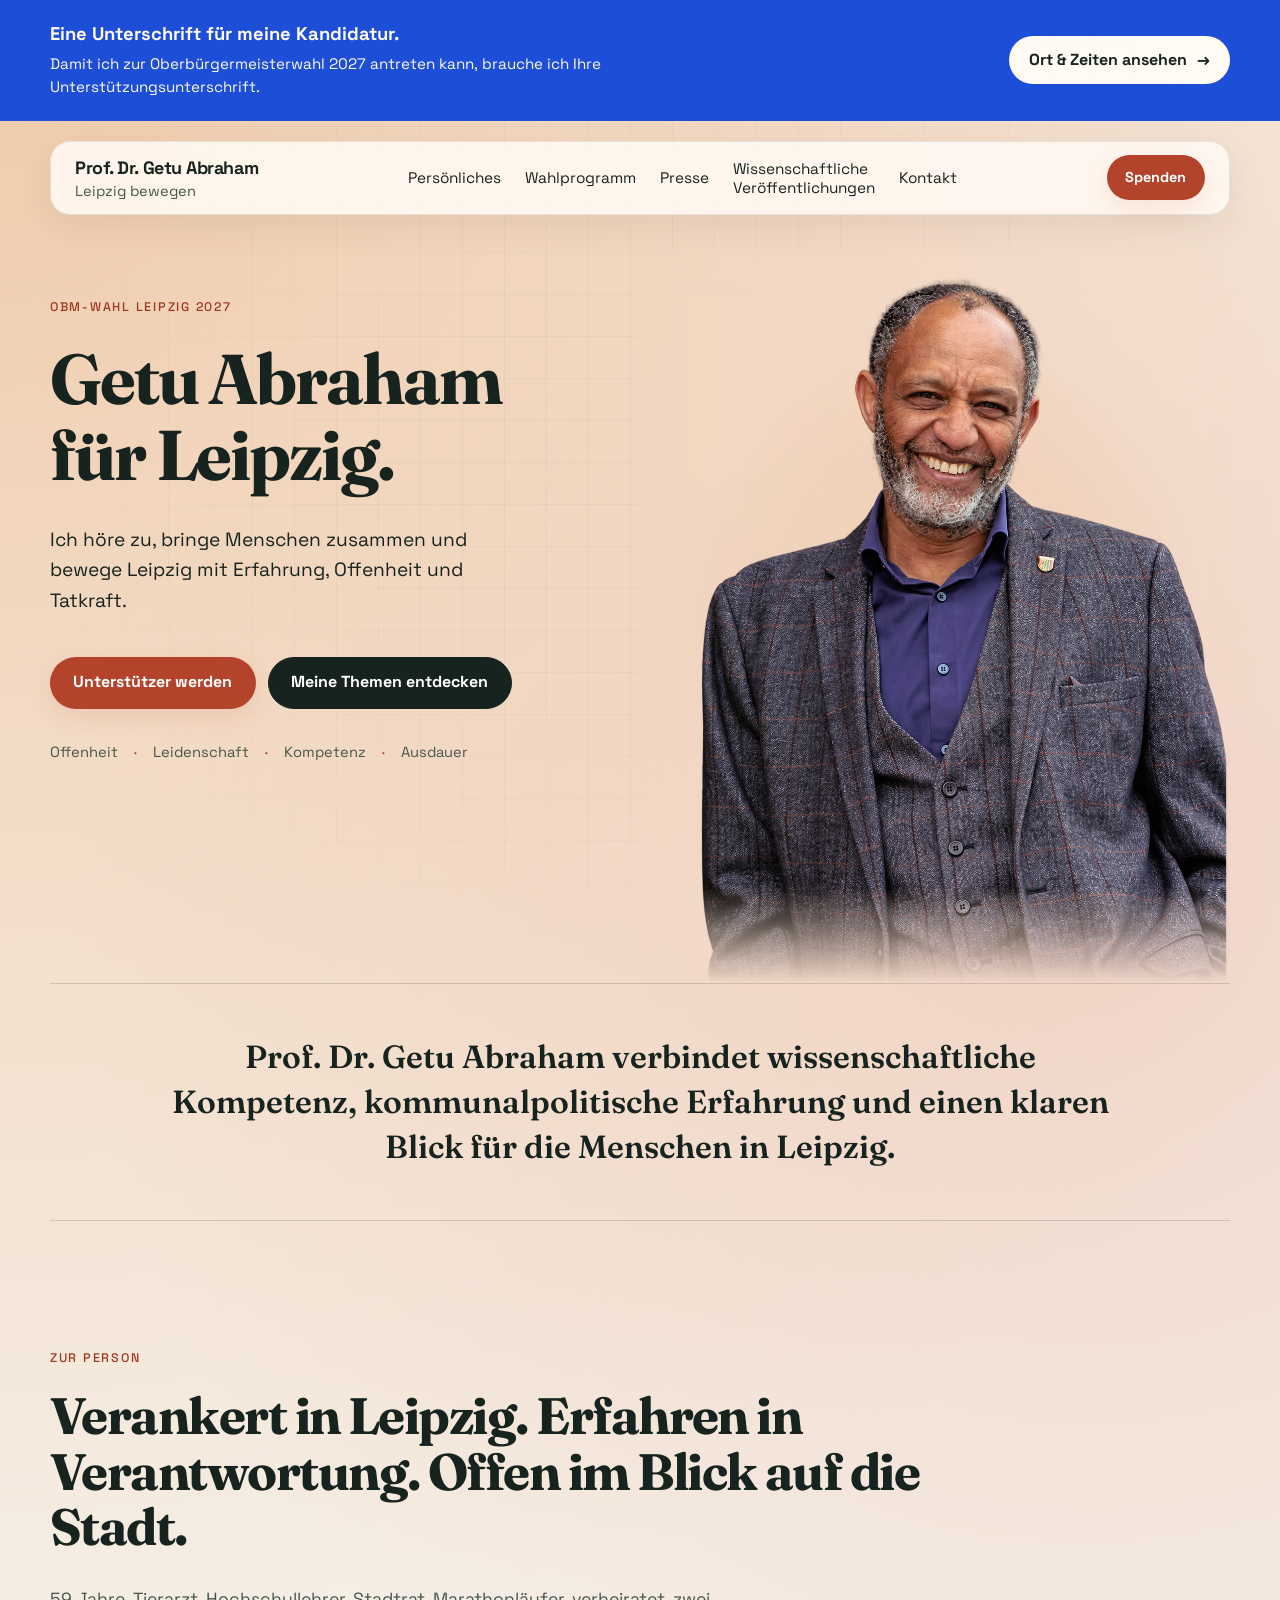
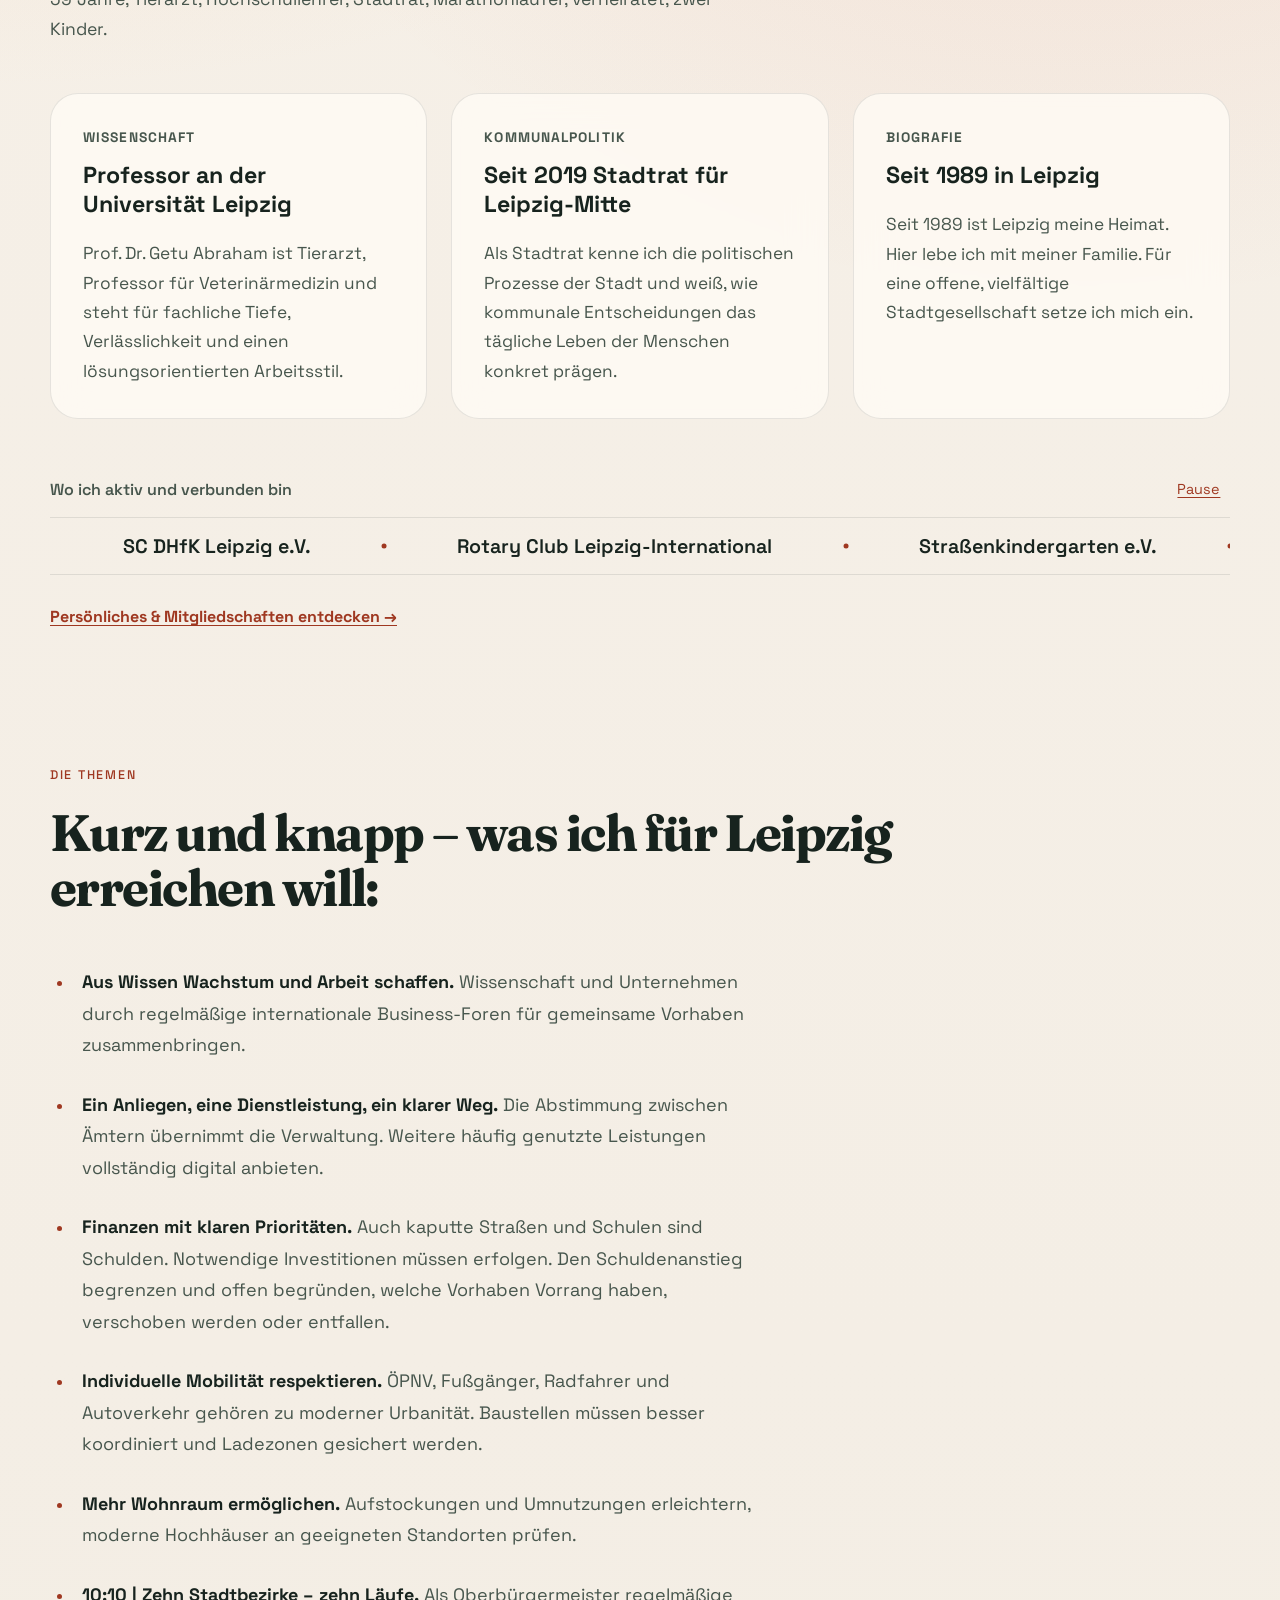
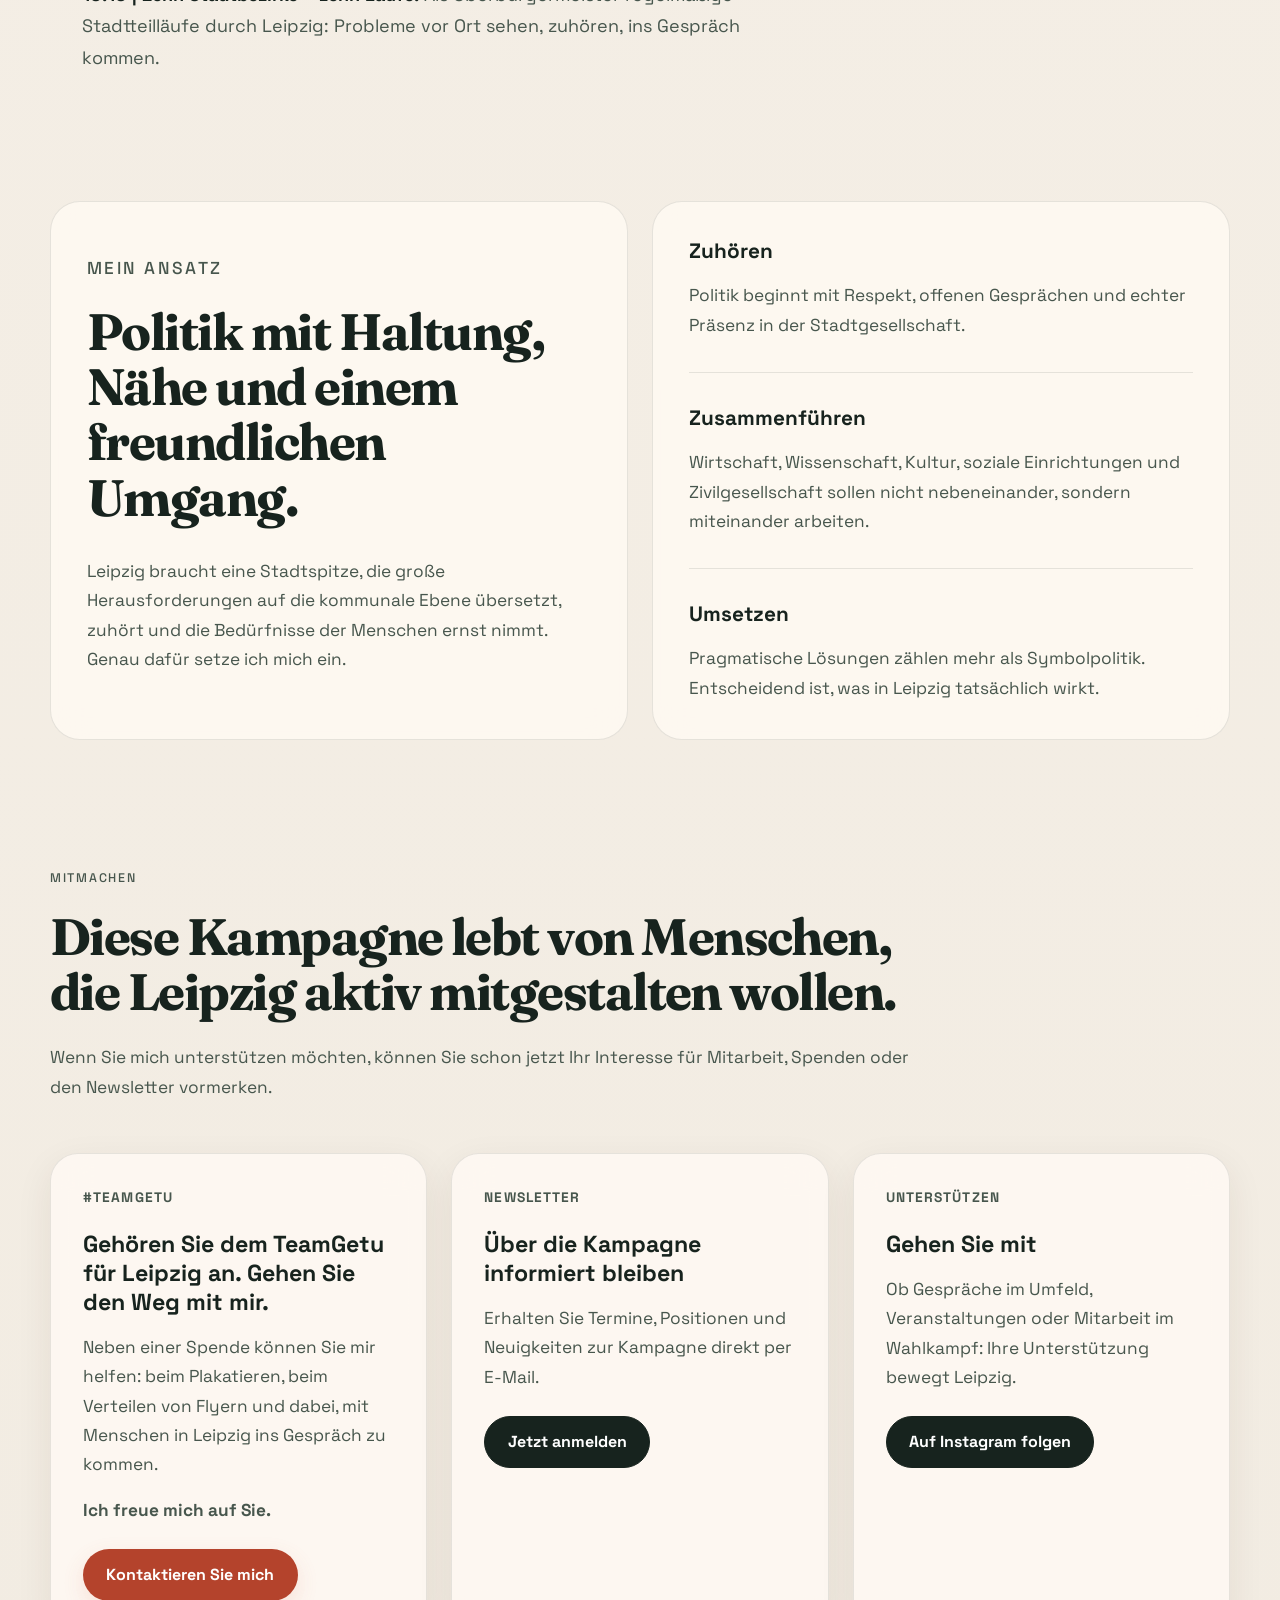
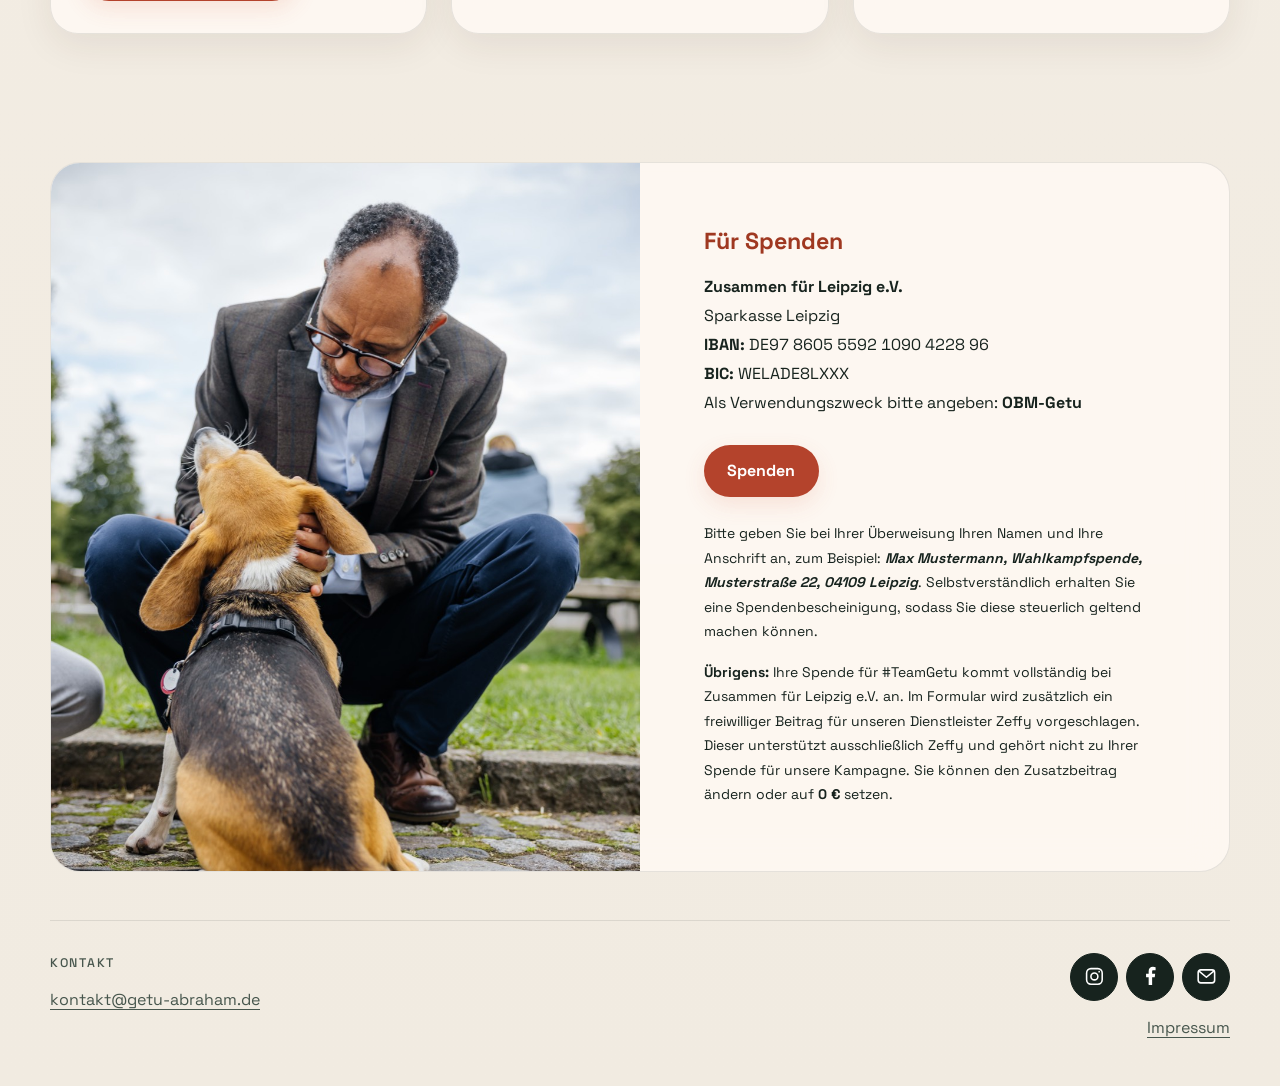
==== commit 6dd7cbbf: "Update the memberships ticker heading" ====
--- a/index.html
+++ b/index.html
@@ -131,7 +131,7 @@
           </div>
           <section class="membership-ticker" id="mitgliedschaften-auswahl" aria-labelledby="membership-ticker-title" data-membership-ticker>
             <div class="membership-ticker-heading">
-              <h3 id="membership-ticker-title">Ich bin unter anderem Mitglied bei</h3>
+              <h3 id="membership-ticker-title">Wo ich aktiv und verbunden bin</h3>
               <button class="membership-ticker-toggle" type="button" aria-label="Laufband pausieren" aria-controls="membership-ticker-names" hidden>Pause</button>
             </div>
             <div class="membership-ticker-names" id="membership-ticker-names" role="group" aria-labelledby="membership-ticker-title">
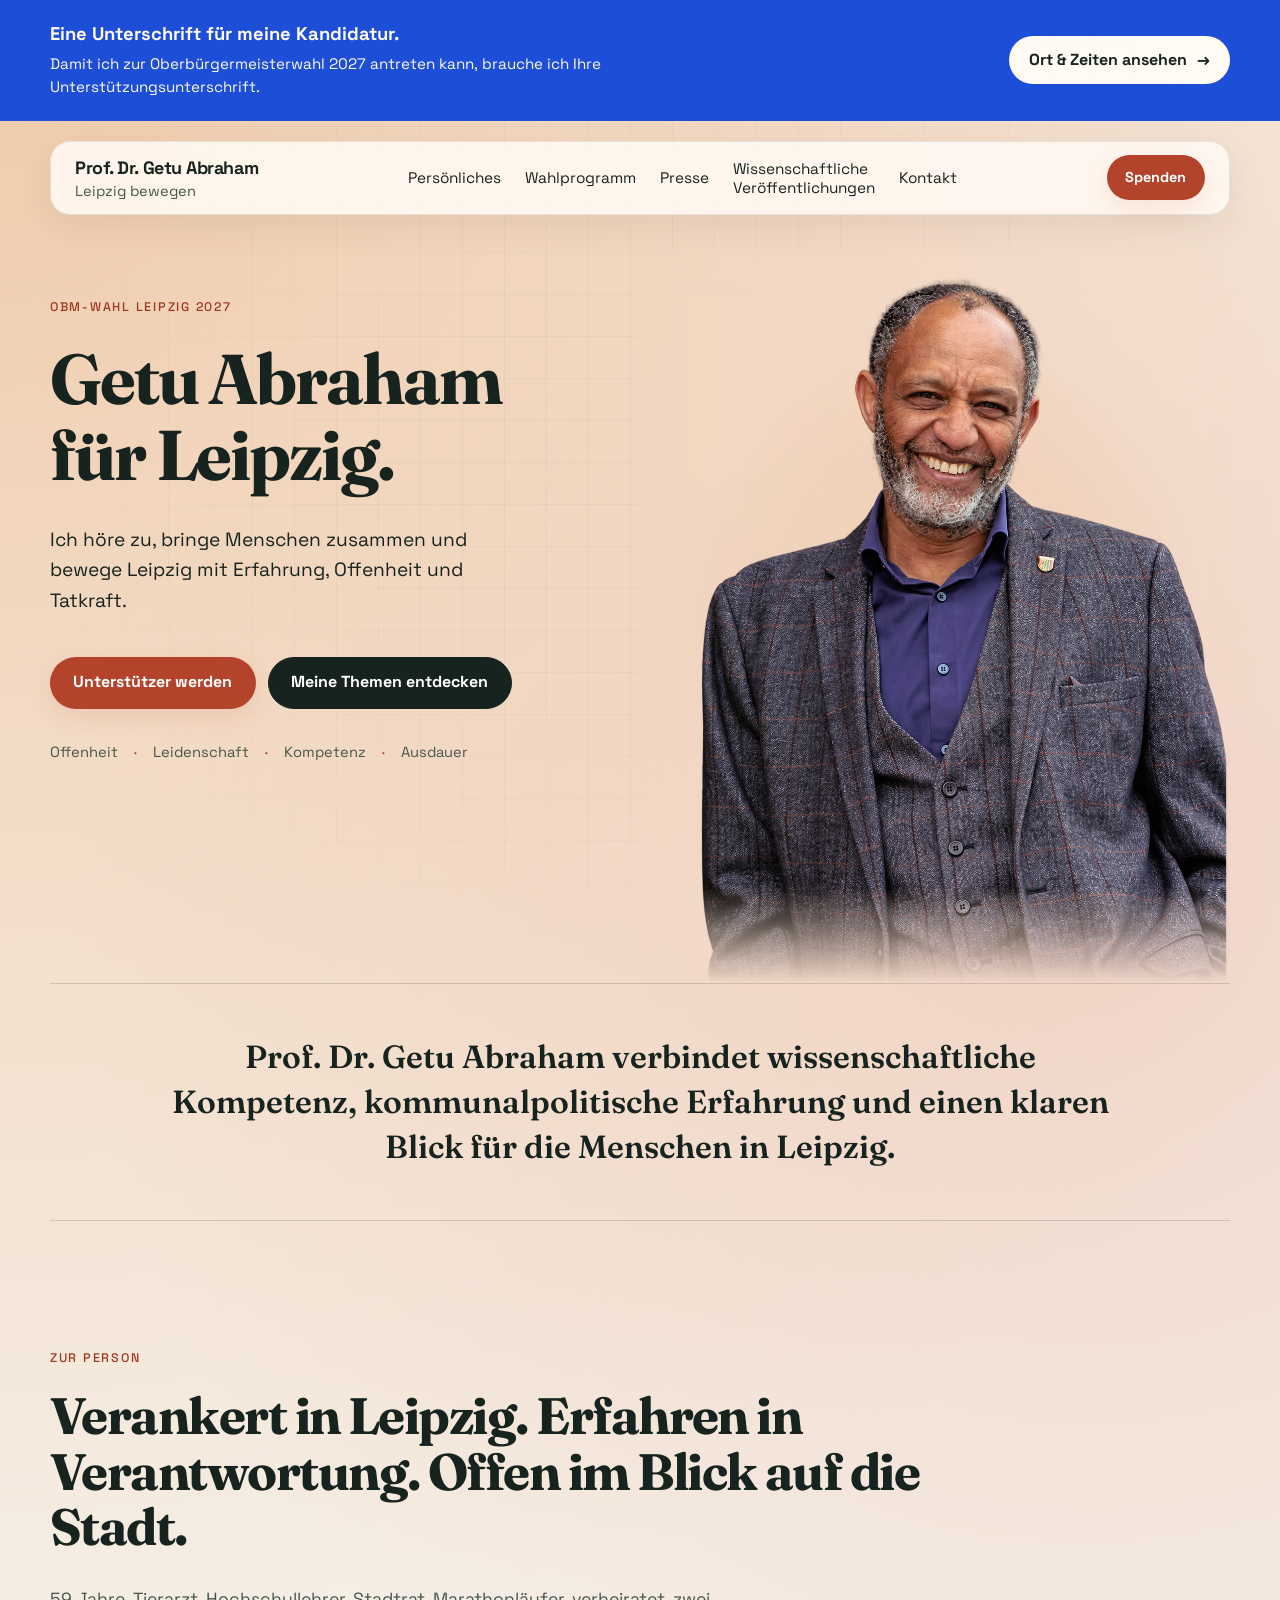
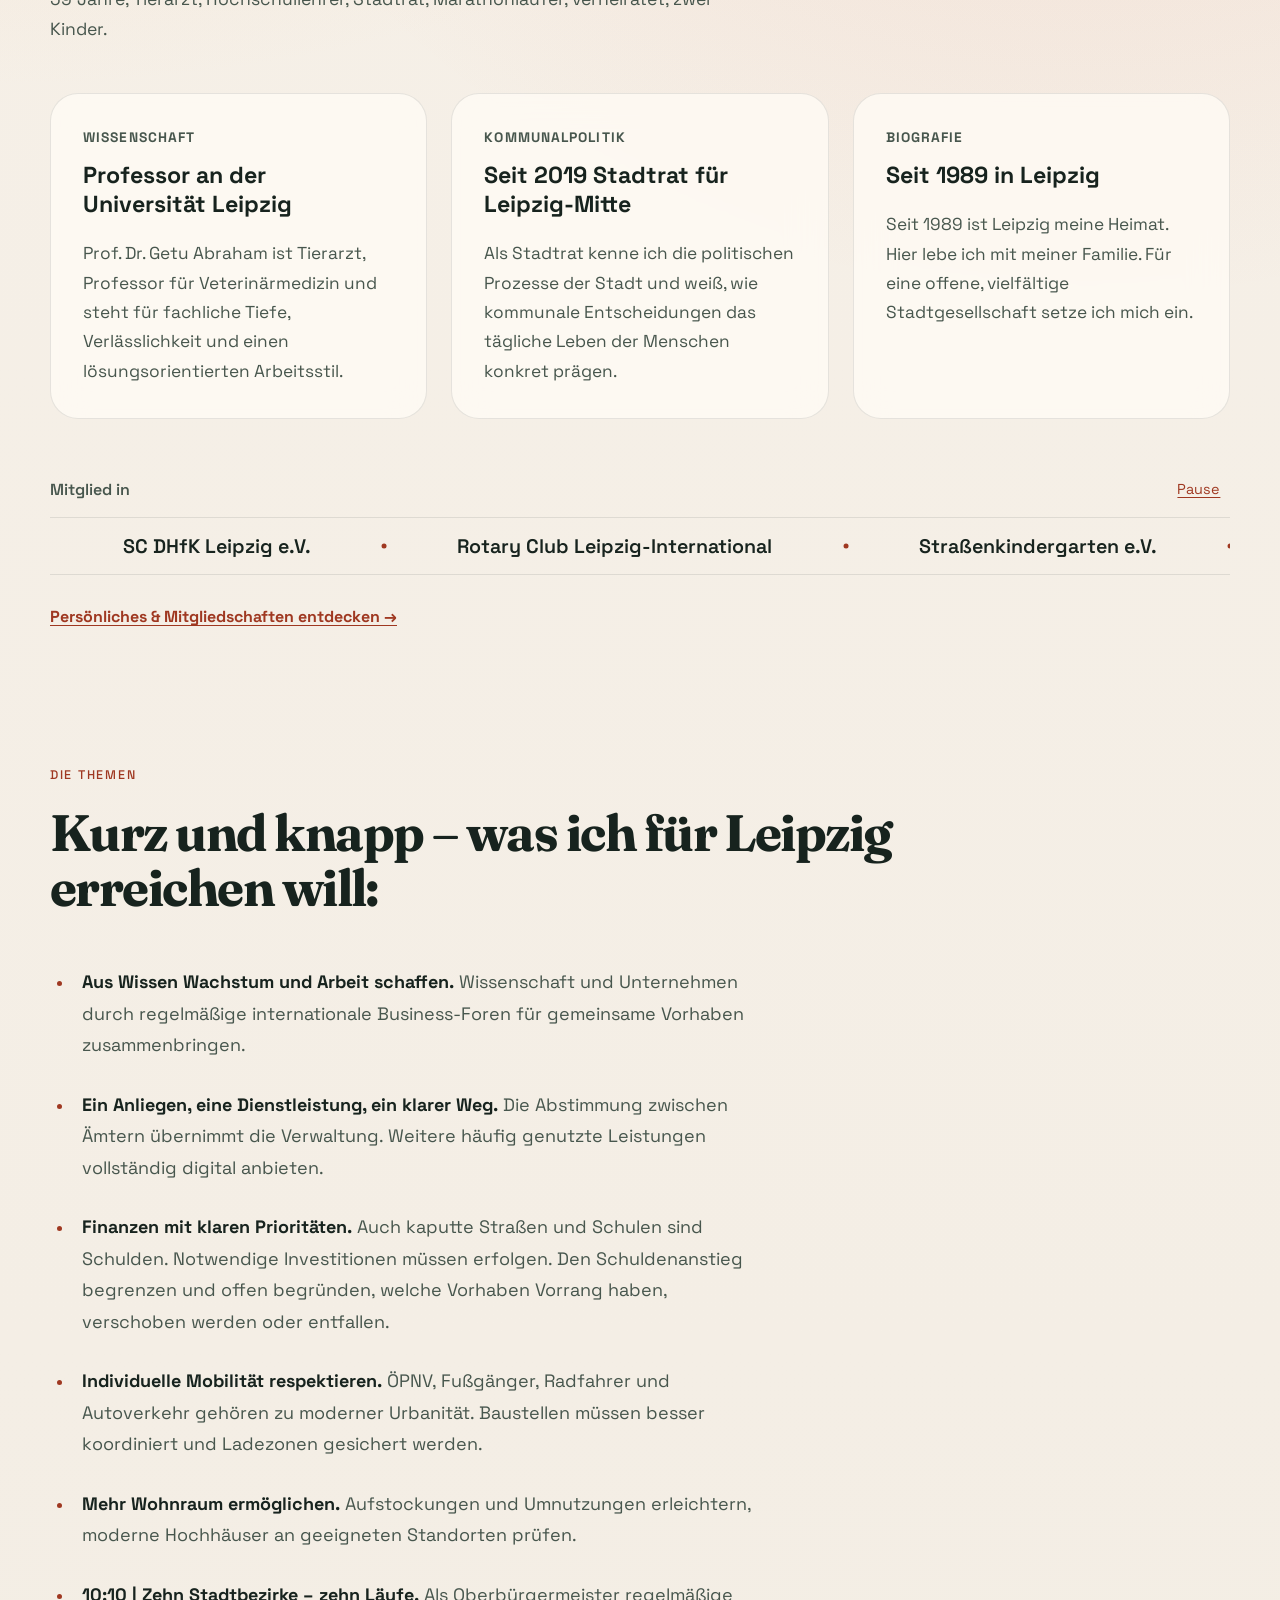
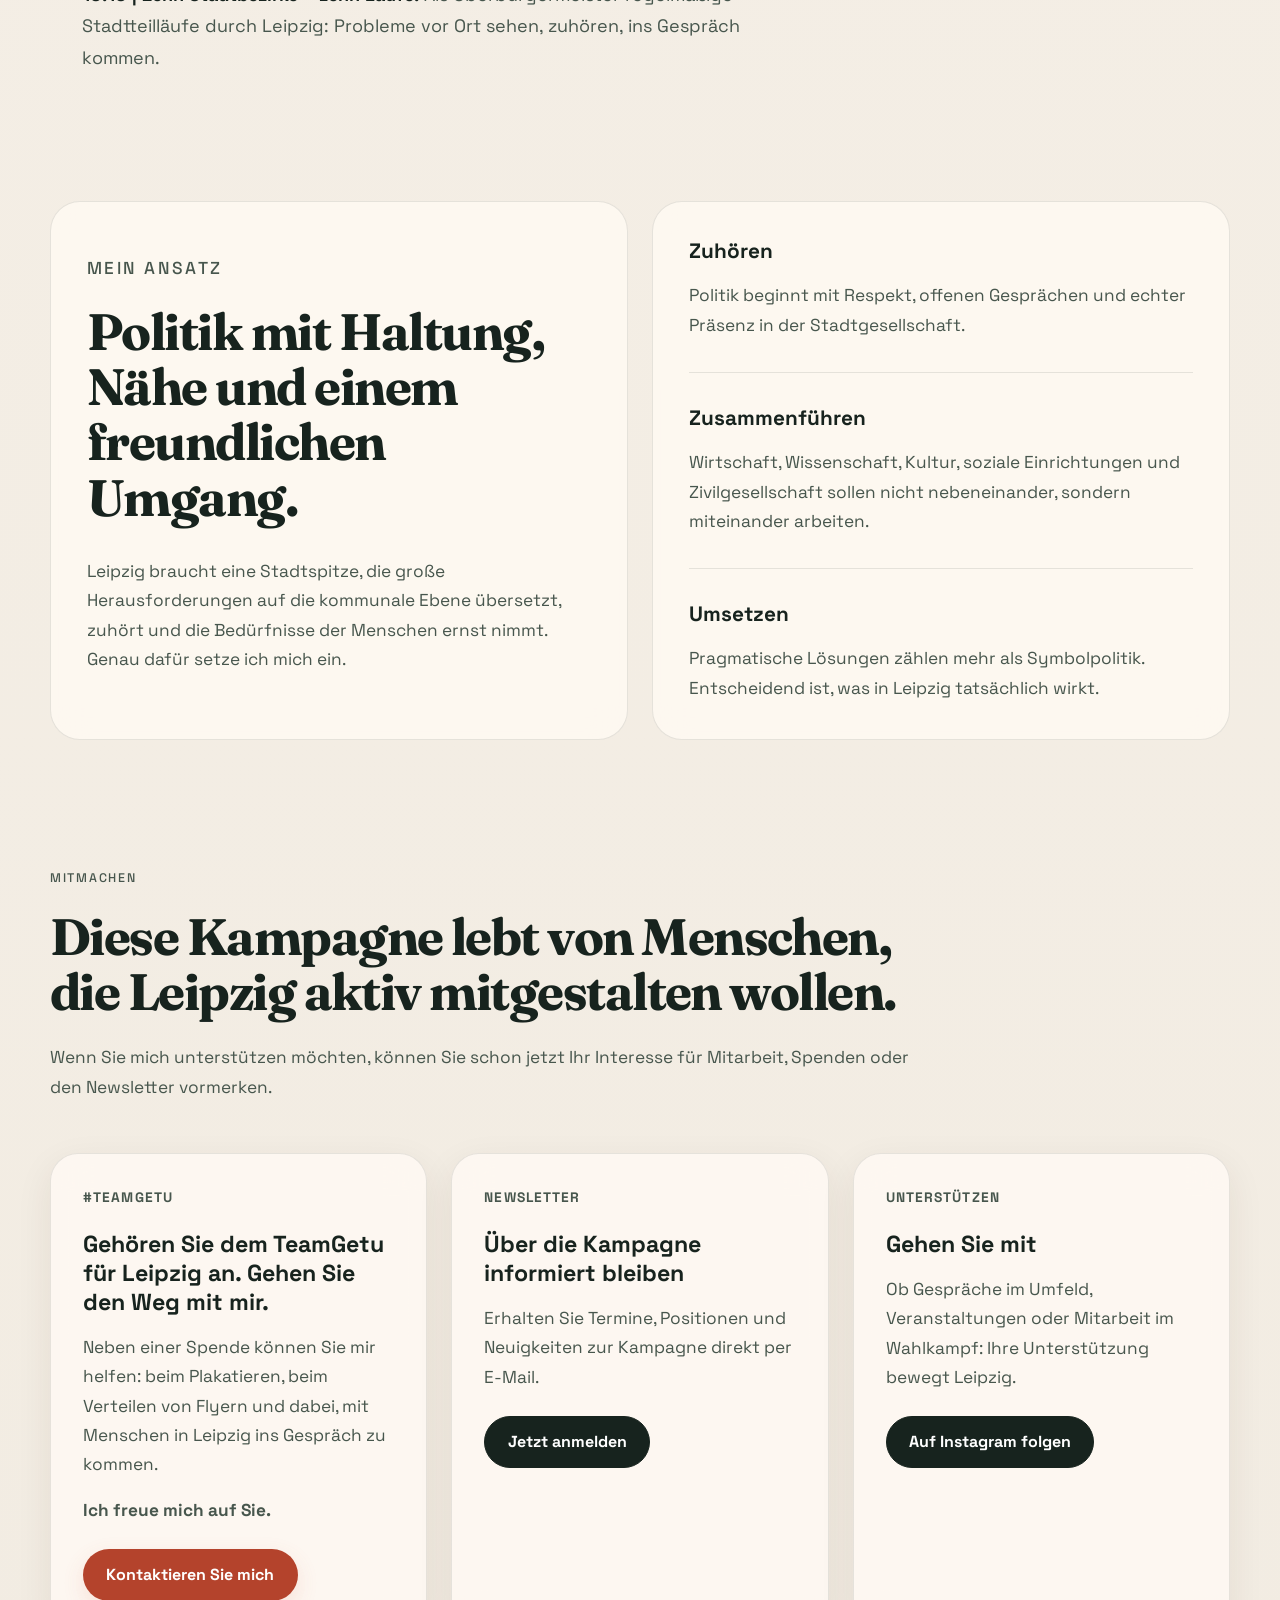
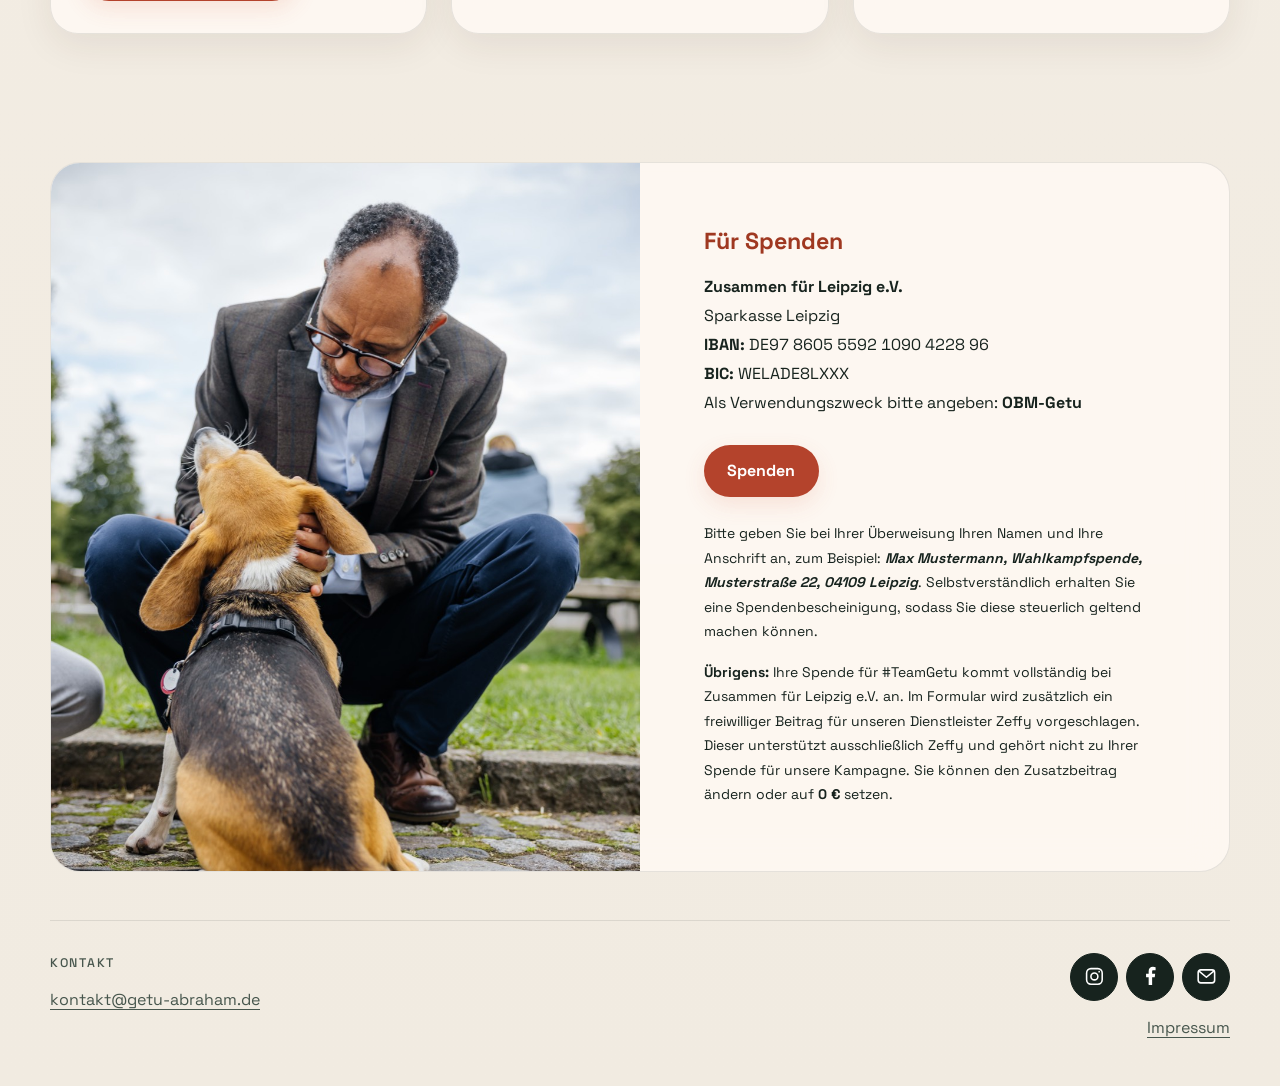
==== commit 76f64d8c: "Set separate headings for the membership ticker and overview" ====
--- a/index.html
+++ b/index.html
@@ -131,7 +131,7 @@
           </div>
           <section class="membership-ticker" id="mitgliedschaften-auswahl" aria-labelledby="membership-ticker-title" data-membership-ticker>
             <div class="membership-ticker-heading">
-              <h3 id="membership-ticker-title">Wo ich aktiv und verbunden bin</h3>
+              <h3 id="membership-ticker-title">Mitglied in</h3>
               <button class="membership-ticker-toggle" type="button" aria-label="Laufband pausieren" aria-controls="membership-ticker-names" hidden>Pause</button>
             </div>
             <div class="membership-ticker-names" id="membership-ticker-names" role="group" aria-labelledby="membership-ticker-title">
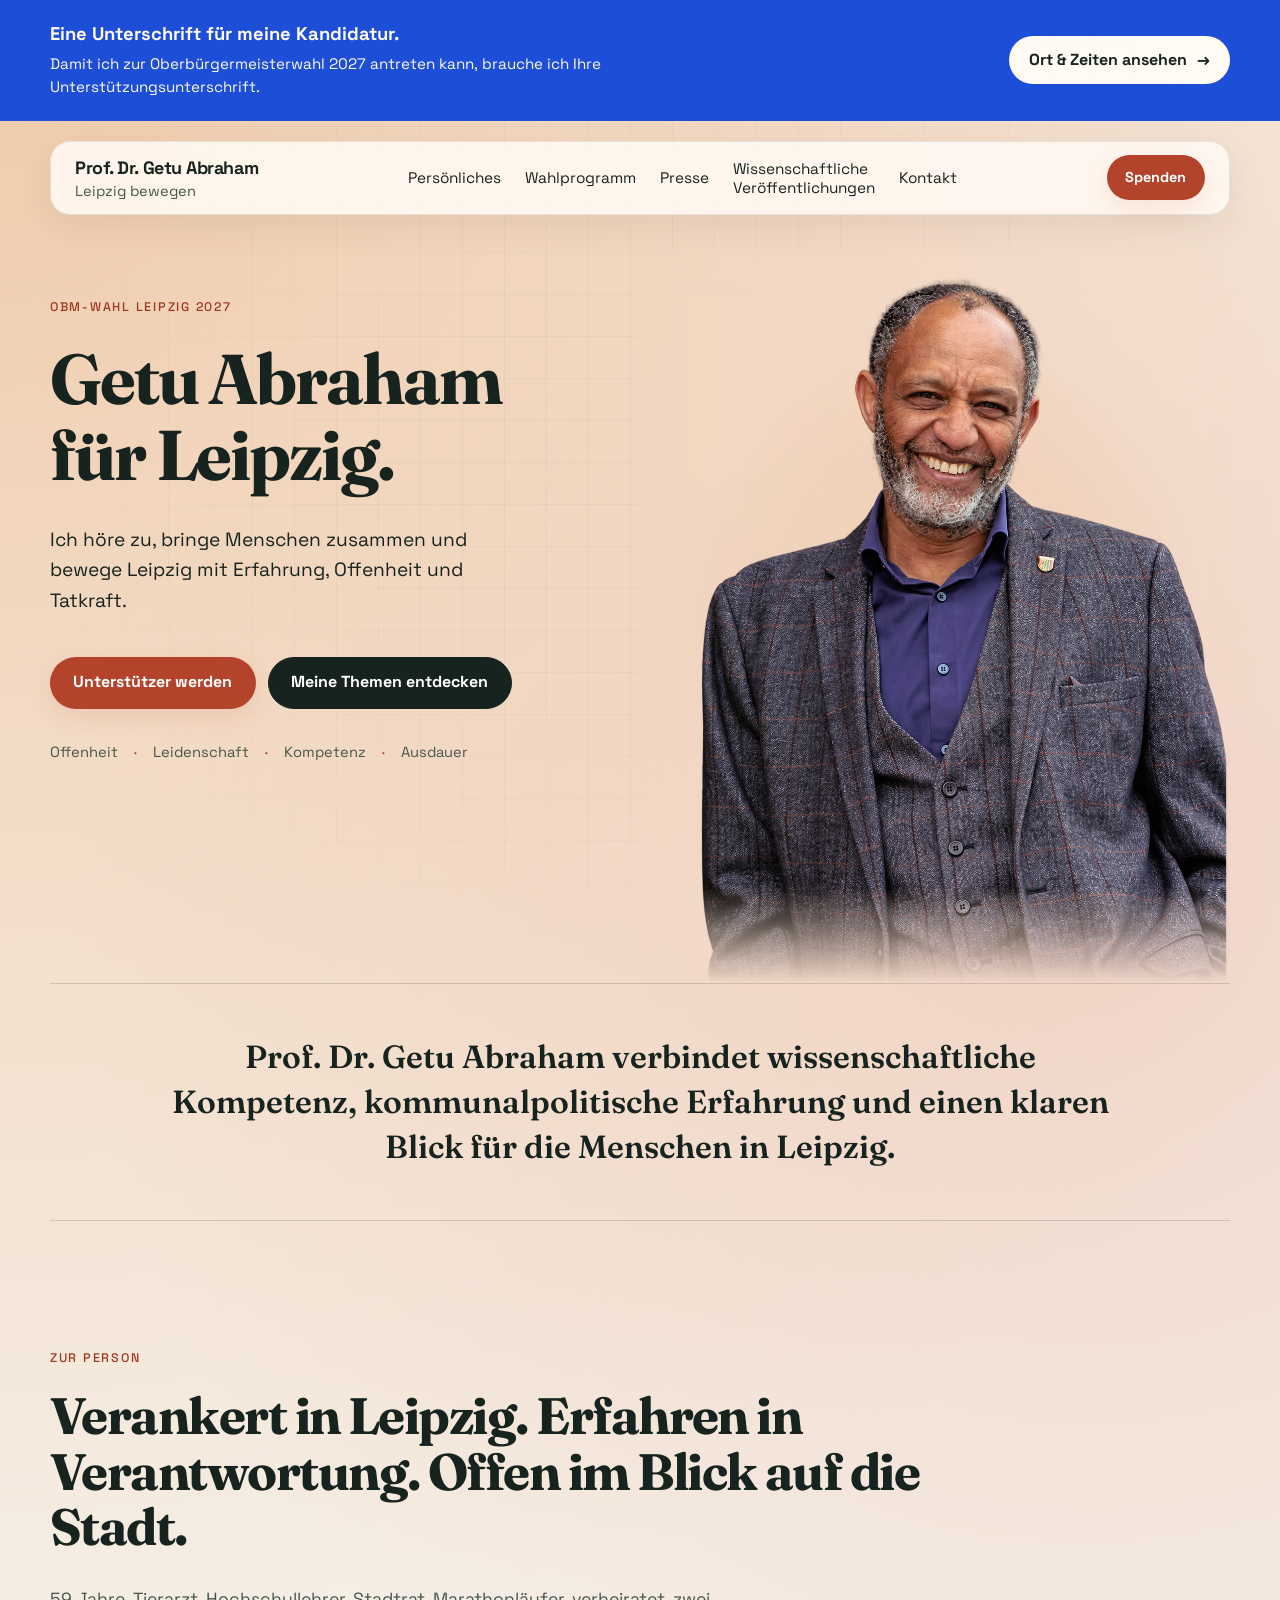
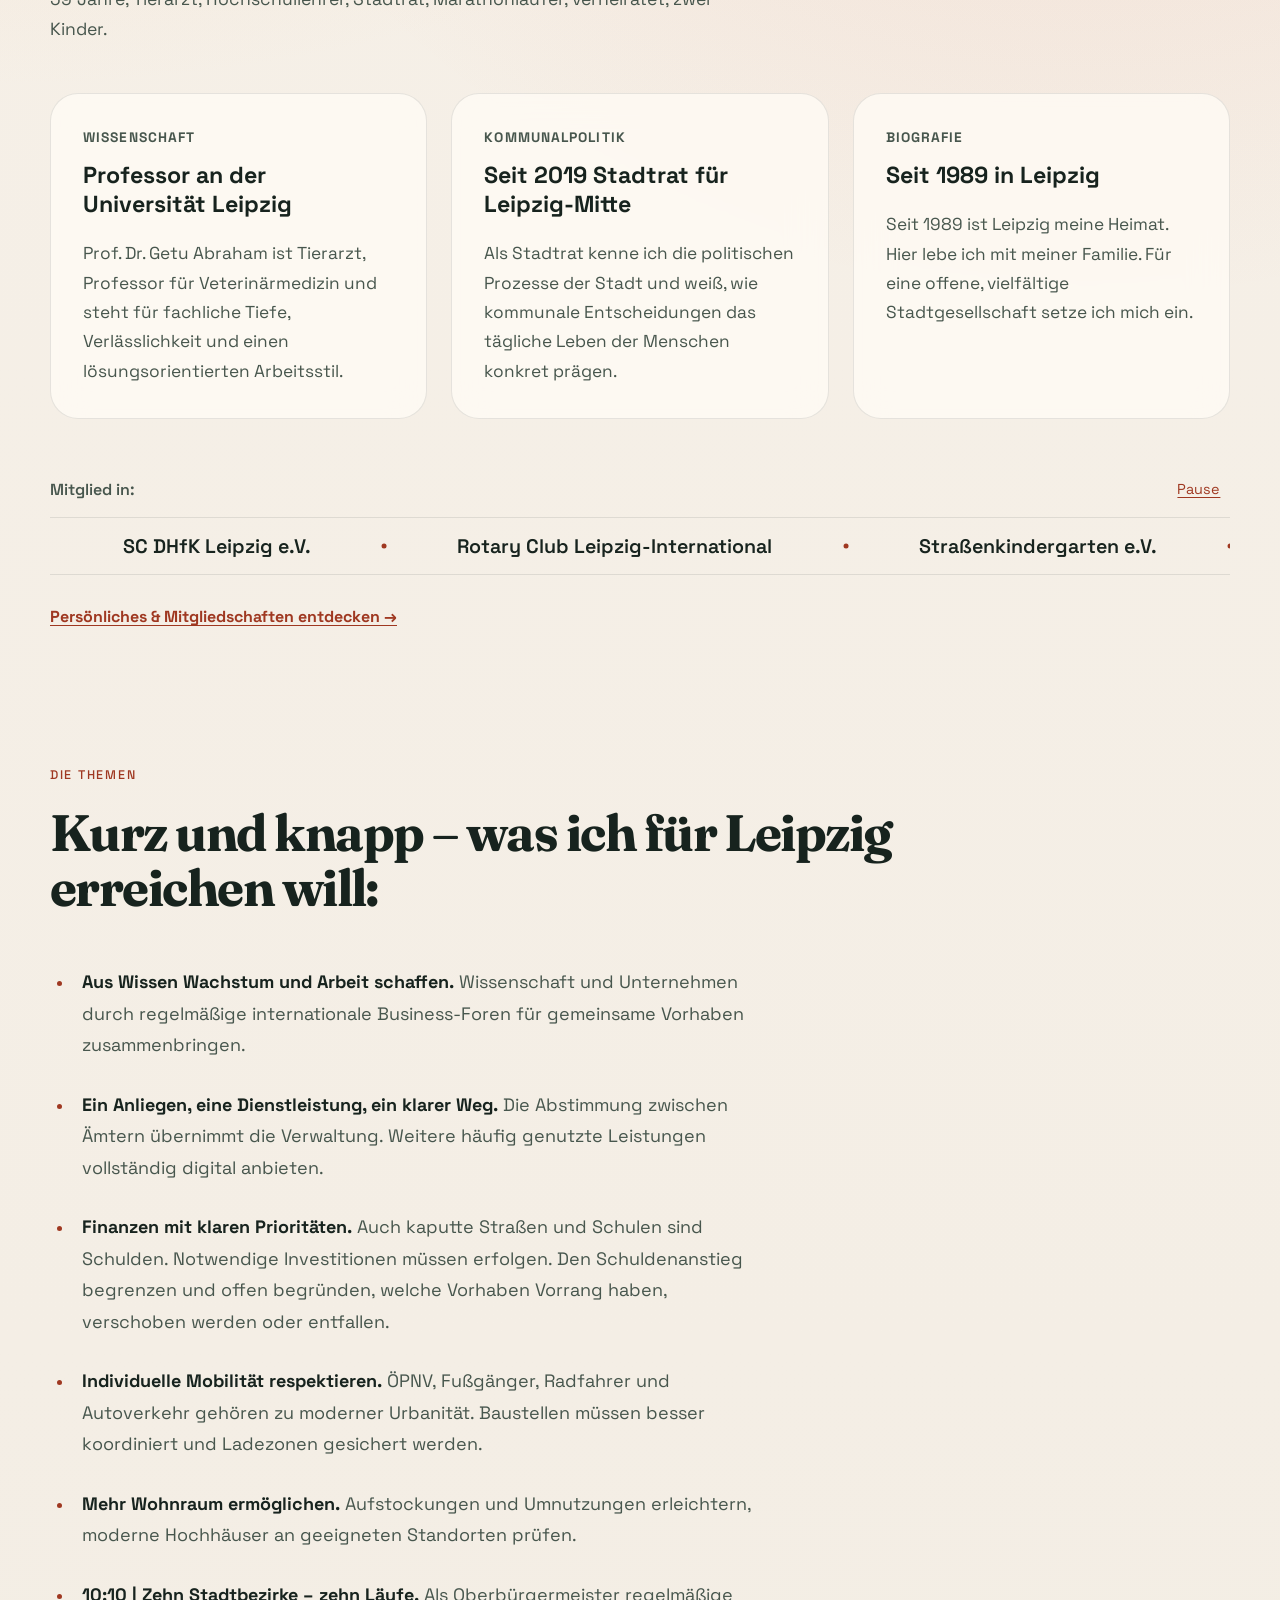
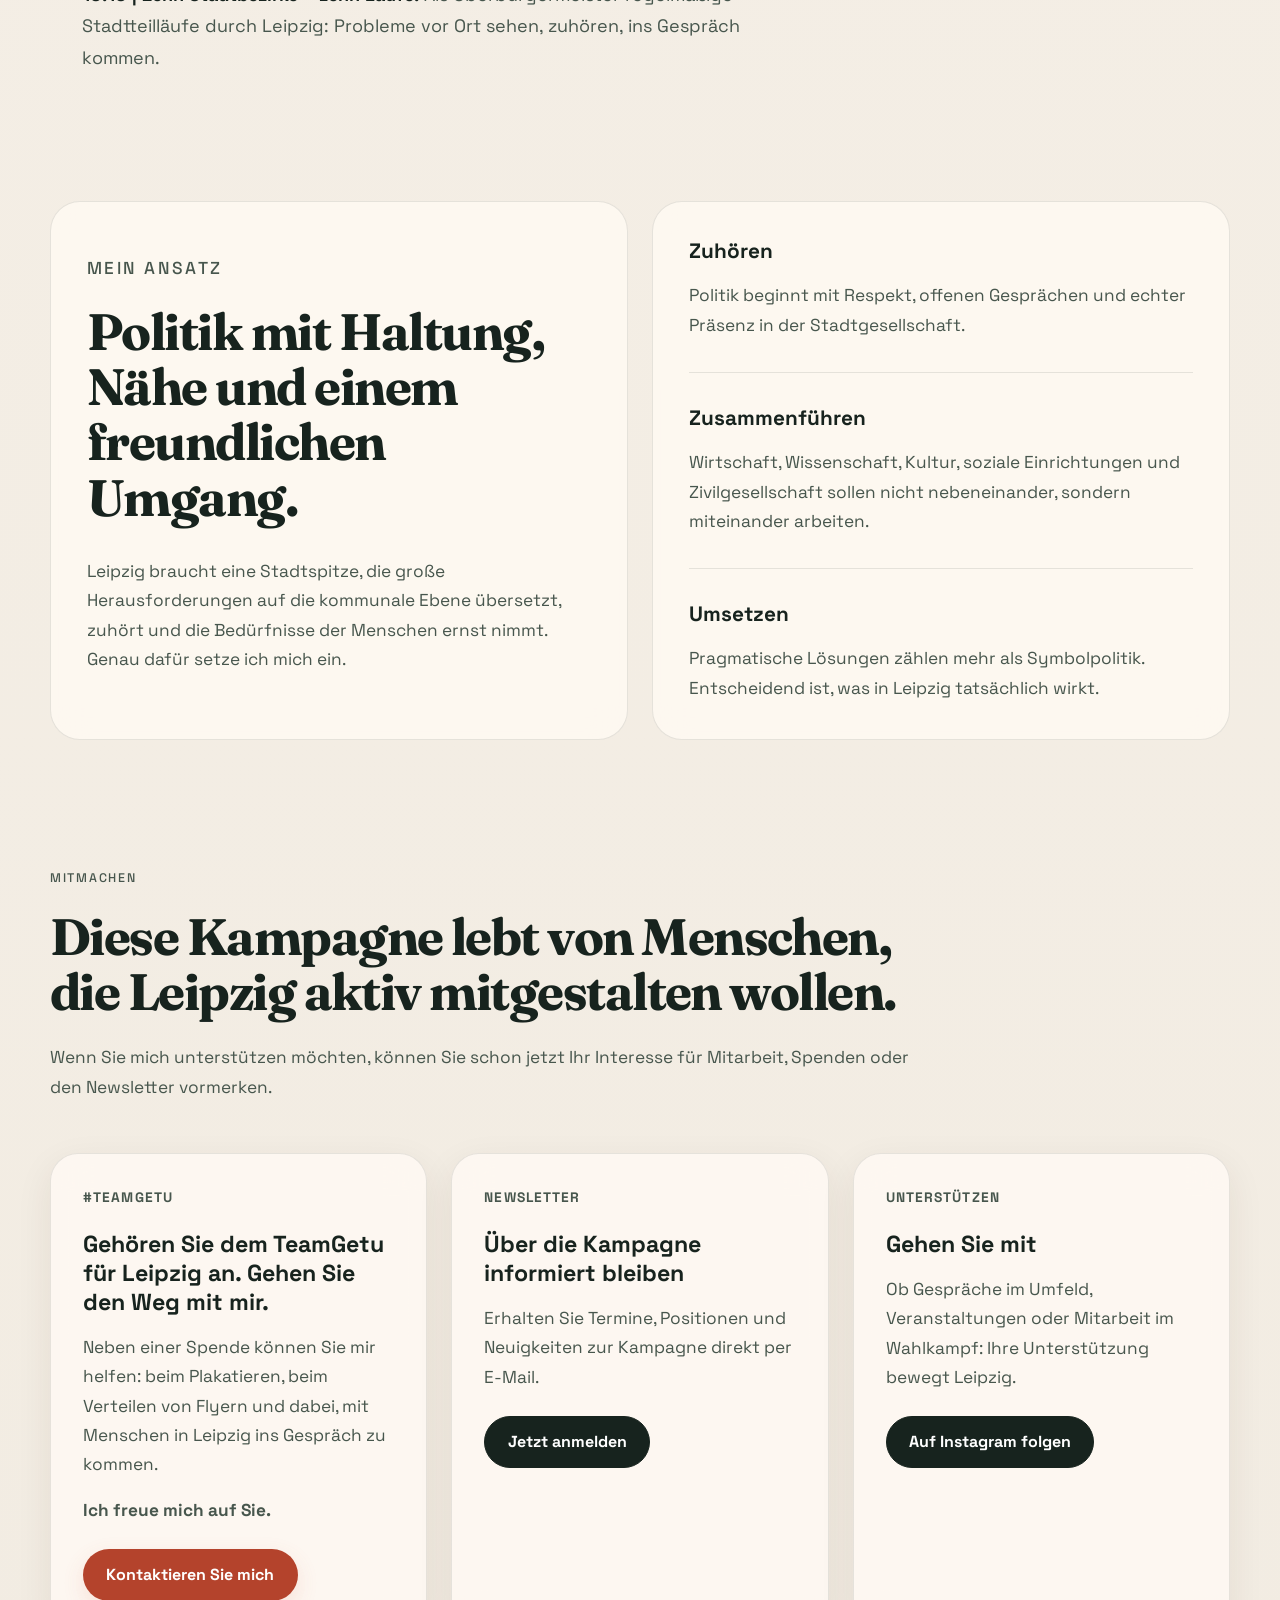
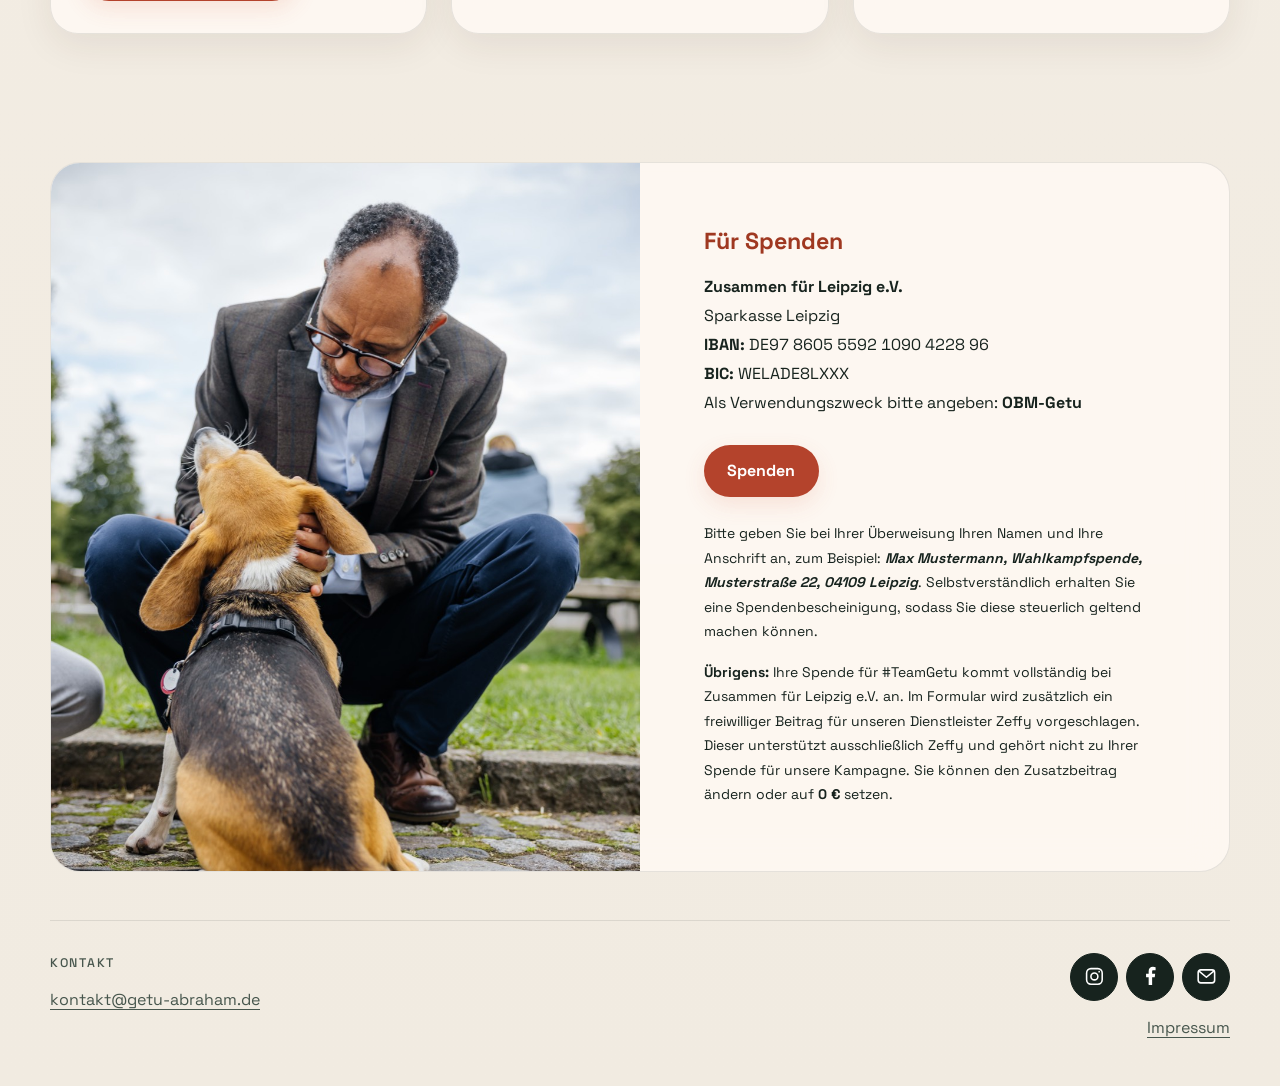
==== commit a890572d: "Add a colon to the membership ticker heading" ====
--- a/index.html
+++ b/index.html
@@ -131,7 +131,7 @@
           </div>
           <section class="membership-ticker" id="mitgliedschaften-auswahl" aria-labelledby="membership-ticker-title" data-membership-ticker>
             <div class="membership-ticker-heading">
-              <h3 id="membership-ticker-title">Mitglied in</h3>
+              <h3 id="membership-ticker-title">Mitglied in:</h3>
               <button class="membership-ticker-toggle" type="button" aria-label="Laufband pausieren" aria-controls="membership-ticker-names" hidden>Pause</button>
             </div>
             <div class="membership-ticker-names" id="membership-ticker-names" role="group" aria-labelledby="membership-ticker-title">
